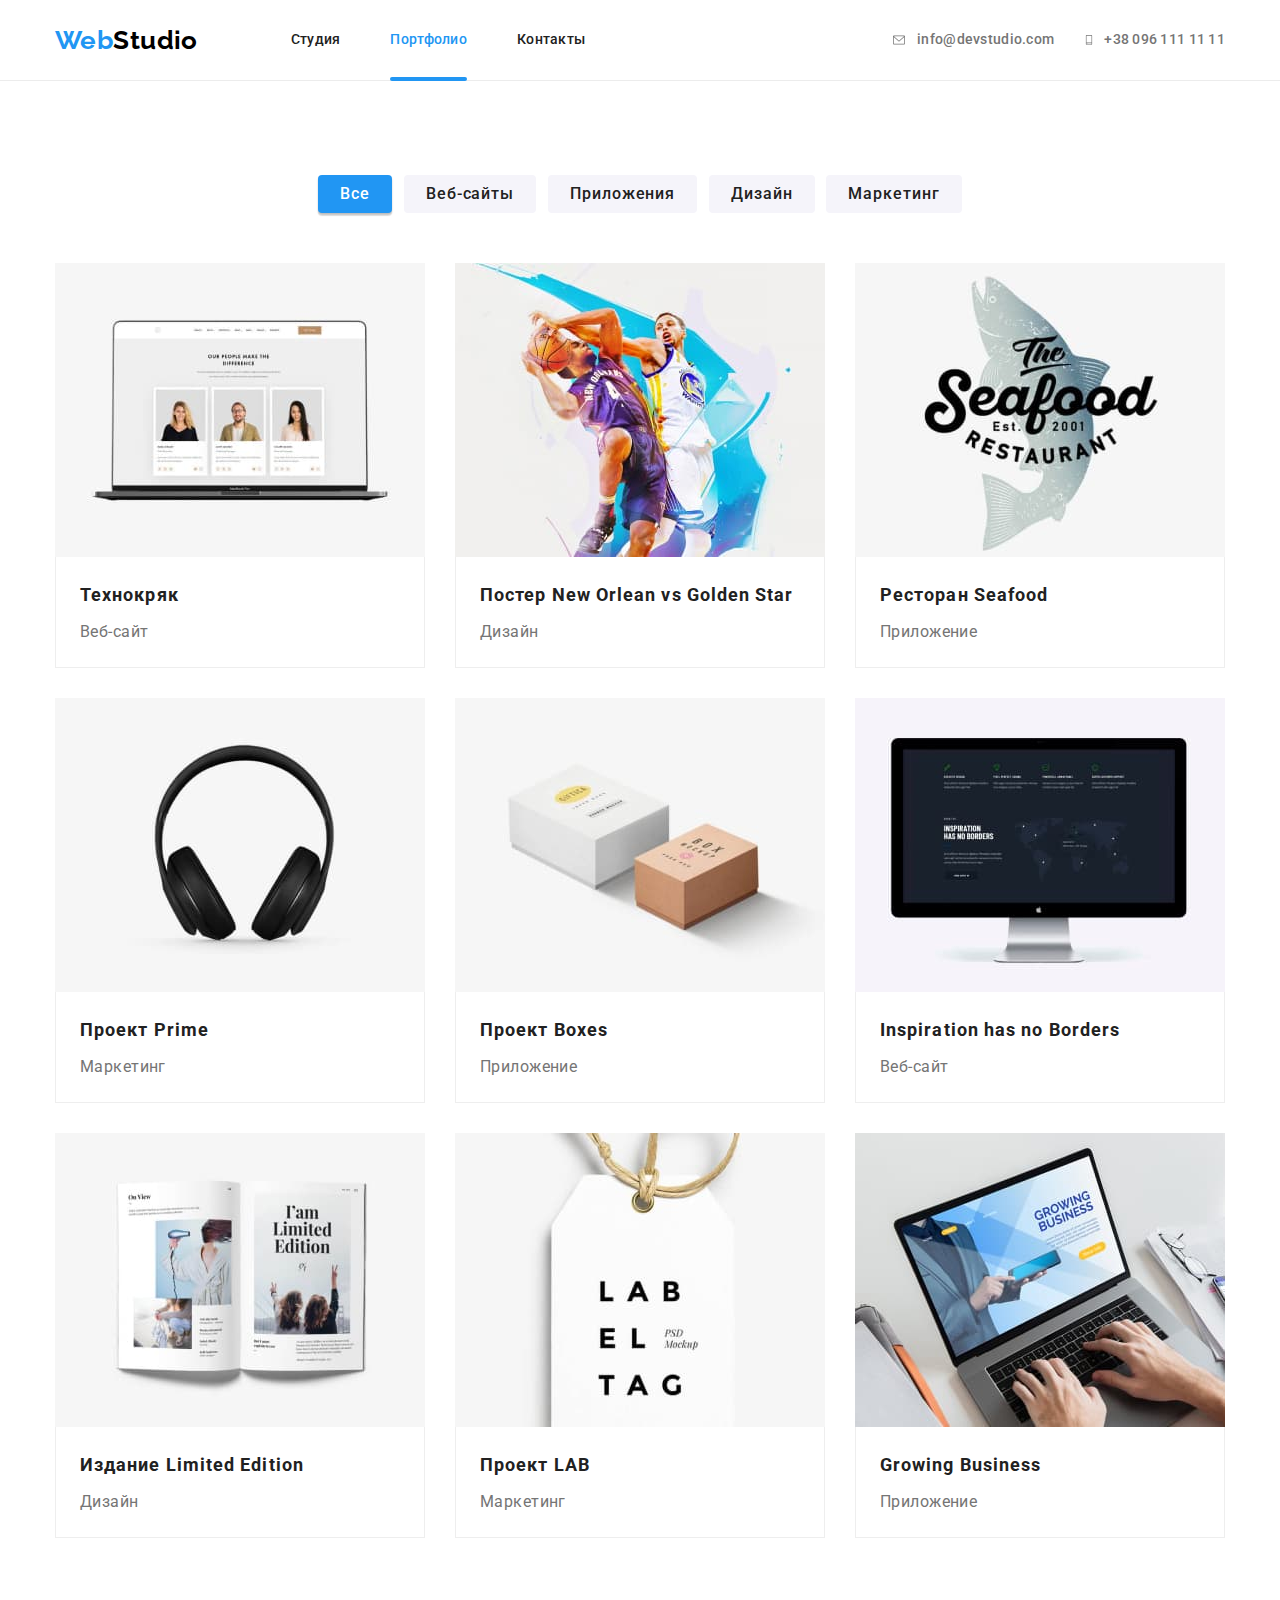
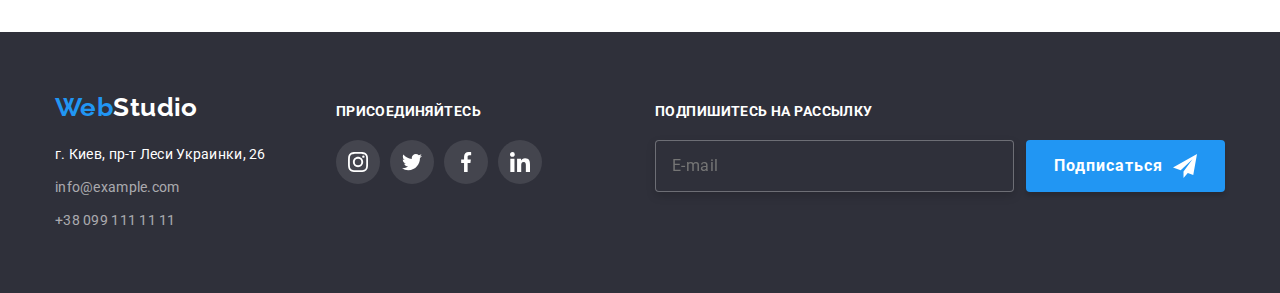
==== portfolio.html @ be9972ab "add hero, adventures" ====
<!DOCTYPE html>
<html lang="ru">
	<head>
		<meta charset="UTF-8" />
		<meta http-equiv="X-UA-Compatible" content="IE=edge" />
		<meta name="viewport" content="width=device-width, initial-scale=1.0" />
		<title>Портфолио</title>
		<link rel="preconnect" href="https://fonts.googleapis.com" />
		<link rel="preconnect" href="https://fonts.gstatic.com" crossorigin />
		<link
			href="https://fonts.googleapis.com/css2?family=Raleway:wght@700&family=Roboto:wght@400;500;700;900&display=swap"
			rel="stylesheet"
		/>
		<link
			rel="stylesheet"
			href="https://cdnjs.cloudflare.com/ajax/libs/modern-normalize/1.1.0/modern-normalize.min.css"
		/>
		<!-- <link rel="stylesheet" href="./css/style.css" /> -->
		<link rel="stylesheet" href="./css/main.min.css" />
	</head>

	<body>
		<!-- Верхняя линия -->
		<header class="page-header">
			<div class="container page-header__container">
				<a href="./index.html" class="logo__link link">
					<span class="logo__label">Web</span>
					Studio
				</a>
				<div class="menu-container is-open" id="menu-container" data-menu>
					<nav class="navigation">
						<ul class="navigation__list list">
							<li class="navigation__item">
								<a href="./index.html" class="navigation__link link">Студия</a>
							</li>
							<li class="navigation__item">
								<a href="./portfolio.html" class="navigation__link link navigation__link--current">Портфолио</a>
							</li>
							<li class="navigation__item">
								<a href="" class="navigation__link link">Контакты</a>
							</li>
						</ul>
					</nav>

					<ul class="contact list">
						<li class="contact__item">
							<a href="mailto:info@devstudio.com" class="contact__link link">
								<svg class="contact__icon" width="16" height="12">
									<use href="./images/icon-img.svg#icon-letter"></use>
								</svg>
								info@devstudio.com
							</a>
						</li>
						<li class="contact__item">
							<a href="tel:+380961111111" class="contact__link link contact__link--resize">
								<svg class="contact__icon" width="10" height="16">
									<use href="./images/icon-img.svg#icon-smartphone"></use>
								</svg>
								+38 096 111 11 11
							</a>
						</li>
					</ul>

					<ul class="header-social__list list">
						<li class="header-social__item">
							<a href="" class="header-social__link link" aria-label="Instagram">Instagram</a>
						</li>
						<li class="header-social__item">
							<a href="" class="header-social__link link" aria-label="Twitter">Twitter</a>
						</li>
						<li class="header-social__item">
							<a href="" class="header-social__link link" aria-label="Facebook">Facebook</a>
						</li>
						<li class="header-social__item">
							<a href="" class="header-social__link link" aria-label="LinkedIn">LinkedIn</a>
						</li>
					</ul>
				</div>
				<button
					class="button-menu is-open"
					type="button-menu"
					aria-expanded="false"
					aria-controls="menu-container"
					data-menu-button
				>
					<svg class="button-menu__icon" width="40" height="40" aria-label="Переключатель мобильного окна">
						<use class="icon-menu" href="./images/icon-img.svg#icon-menu"></use>
						<use class="icon-close" href="./images/icon-img.svg#icon-close-menu"></use>
					</svg>
				</button>
			</div>
		</header>

		<!-- main -->
		<main>
			<!-- filters -->

			<section class="section filters">
				<div class="container">
					<h1 class="filters__title visually-hidden">Проекты</h1>
					<ul class="filters__list list">
						<li class="filters__item">
							<button type="button" class="button filters__button filters__button--current">Все</button>
						</li>
						<li class="filters__item">
							<button type="button" class="button filters__button">Веб-сайты</button>
						</li>
						<li class="filters__item">
							<button type="button" class="button filters__button">Приложения</button>
						</li>
						<li class="filters__item">
							<button type="button" class="button filters__button">Дизайн</button>
						</li>
						<li class="filters__item">
							<button type="button" class="button filters__button">Маркетинг</button>
						</li>
					</ul>
					<!-- project -->
					<ul class="project__list list">
						<li class="project-card">
							<a class="project-card__link link" href="" target="_blank" rel="noopener noreferrer">
								<div class="project-card__overlay">
									<img
										class="project-card__image"
										src="./images/imgportfolio1.jpg"
										alt="ноутбук"
										width="370"
										height="294"
									/>
									<p class="project-card__information">
										Ресурс предлагает комплексные предложения с разным уровнем функционала и сервисов. Все это позволит
										посетителю получить исчерпывающие сведения о&nbsp;компании или частном лице.
									</p>
								</div>
								<div class="project-card__item">
									<h3 class="project-card__name">Технокряк</h3>
									<p class="project-card__text">Веб-сайт</p>
								</div>
							</a>
						</li>
						<li class="project-card">
							<a class="project-card__link link" href="" target="_blank" rel="noopener noreferrer">
								<div class="project-card__overlay">
									<img
										class="project-card__image"
										src="./images/imgportfolio2.jpg"
										alt="баскетболист"
										width="370"
										height="294"
									/>

									<p class="project-card__information">
										Ресурс предлагает комплексные предложения с разным уровнем функционала и сервисов. Все это позволит
										посетителю получить исчерпывающие сведения о&nbsp;компании или частном лице.
									</p>
								</div>
								<div class="project-card__item">
									<h3 class="project-card__name">Постер New Orlean vs Golden Star</h3>
									<p class="project-card__text">Дизайн</p>
								</div>
							</a>
						</li>
						<li class="project-card">
							<a class="project-card__link link" href="" target="_blank" rel="noopener noreferrer">
								<div class="project-card__overlay">
									<img
										class="project-card__image"
										src="./images/imgportfolio3.jpg"
										alt="логотип"
										width="370"
										height="294"
									/>

									<p class="project-card__information">
										Ресурс предлагает комплексные предложения с разным уровнем функционала и сервисов. Все это позволит
										посетителю получить исчерпывающие сведения о&nbsp;компании или частном лице.
									</p>
								</div>
								<div class="project-card__item">
									<h3 class="project-card__name">Ресторан Seafood</h3>
									<p class="project-card__text">Приложение</p>
								</div>
							</a>
						</li>
						<li class="project-card">
							<a class="project-card__link link" href="" target="_blank" rel="noopener noreferrer">
								<div class="project-card__overlay">
									<img
										class="project-card__image"
										src="./images/imgportfolio4.jpg"
										alt="наушники"
										width="370"
										height="294"
									/>
									<p class="project-card__information">
										Ресурс предлагает комплексные предложения с разным уровнем функционала и сервисов. Все это позволит
										посетителю получить исчерпывающие сведения о&nbsp;компании или частном лице.
									</p>
								</div>
								<div class="project-card__item">
									<h3 class="project-card__name">Проект Prime</h3>
									<p class="project-card__text">Маркетинг</p>
								</div>
							</a>
						</li>
						<li class="project-card">
							<a class="project-card__link link" href="" target="_blank" rel="noopener noreferrer">
								<div class="project-card__overlay">
									<img
										class="project-card__image"
										src="./images/imgportfolio5.jpg"
										alt="коробки"
										width="370"
										height="294"
									/>
									<p class="project-card__information">
										Ресурс предлагает комплексные предложения с разным уровнем функционала и сервисов. Все это позволит
										посетителю получить исчерпывающие сведения о&nbsp;компании или частном лице.
									</p>
								</div>

								<div class="project-card__item">
									<h3 class="project-card__name">Проект Boxes</h3>
									<p class="project-card__text">Приложение</p>
								</div>
							</a>
						</li>
						<li class="project-card">
							<a class="project-card__link link" href="" target="_blank" rel="noopener noreferrer">
								<div class="project-card__overlay">
									<img
										class="project-card__image"
										src="./images/imgportfolio6.jpg"
										alt="монитор"
										width="370"
										height="294"
									/>
									<p class="project-card__information">
										Ресурс предлагает комплексные предложения с разным уровнем функционала и сервисов. Все это позволит
										посетителю получить исчерпывающие сведения о&nbsp;компании или частном лице.
									</p>
								</div>

								<div class="project-card__item">
									<h3 class="project-card__name">Inspiration has no Borders</h3>
									<p class="project-card__text">Веб-сайт</p>
								</div>
							</a>
						</li>
						<li class="project-card">
							<a class="project-card__link link" href="" target="_blank" rel="noopener noreferrer">
								<div class="project-card__overlay">
									<img
										class="project-card__image"
										src="./images/imgportfolio7.jpg"
										alt="книги"
										width="370"
										height="294"
									/>
									<p class="project-card__information">
										Ресурс предлагает комплексные предложения с разным уровнем функционала и сервисов. Все это позволит
										посетителю получить исчерпывающие сведения о&nbsp;компании или частном лице.
									</p>
								</div>

								<div class="project-card__item">
									<h3 class="project-card__name">Издание Limited Edition</h3>
									<p class="project-card__text">Дизайн</p>
								</div>
							</a>
						</li>
						<li class="project-card">
							<a class="project-card__link link" href="" target="_blank" rel="noopener noreferrer">
								<div class="project-card__overlay">
									<img
										class="project-card__image"
										src="./images/imgportfolio8.jpg"
										alt="бирка"
										width="370"
										height="294"
									/>
									<p class="project-card__information">
										Ресурс предлагает комплексные предложения с разным уровнем функционала и сервисов. Все это позволит
										посетителю получить исчерпывающие сведения о&nbsp;компании или частном лице.
									</p>
								</div>

								<div class="project-card__item">
									<h3 class="project-card__name">Проект LAB</h3>
									<p class="project-card__text">Маркетинг</p>
								</div>
							</a>
						</li>
						<li class="project-card">
							<a class="project-card__link link" href="" target="_blank" rel="noopener noreferrer">
								<div class="project-card__overlay">
									<img
										class="project-card__image"
										src="./images/imgportfolio9.jpg"
										alt="ноутбук"
										width="370"
										height="294"
									/>
									<p class="project-card__information">
										Ресурс предлагает комплексные предложения с разным уровнем функционала и сервисов. Все это позволит
										посетителю получить исчерпывающие сведения о&nbsp;компании или частном лице.
									</p>
								</div>

								<div class="project-card__item">
									<h3 class="project-card__name">Growing Business</h3>
									<p class="project-card__text">Приложение</p>
								</div>
							</a>
						</li>
					</ul>
				</div>
			</section>
		</main>

		<!-- footer -->

		<footer class="page-footer">
			<div class="container page-footer__container">
				<div class="address-thumb">
					<a href="./index.html" class="logo__link link page-footer__logo">
						<span class="logo__label">Web</span>
						Studio
					</a>
					<address class="address">
						<ul class="address__list list">
							<li class="address__item">
								<a href="#" class="address__link address__link--decoration link">г. Киев, пр-т Леси Украинки, 26</a>
							</li>
							<li class="address__item">
								<a href="mailto:info@example.com" class="address__link link address__link--active">info@example.com</a>
							</li>
							<li class="address__item">
								<a href="tel:+380991111111" class="address__link link address__link--active">+38 099 111 11 11</a>
							</li>
						</ul>
					</address>
				</div>

				<div class="join-thumb">
					<b class="join-thumb__title">присоединяйтесь</b>
					<ul class="social__list list">
						<li class="social__item">
							<a
								class="social__link link social__link--decoration"
								href=""
								aria-label="instagram"
								target="_blank"
								rel="noopener noreferrer"
							>
								<svg class="social__icon" width="20" height="20">
									<use href="./images/icon-img.svg#icon-instagram"></use>
								</svg>
							</a>
						</li>
						<li class="social__item">
							<a
								class="social__link link social__link--decoration"
								href=""
								aria-label="twitter"
								target="_blank"
								rel="noopener noreferrer"
							>
								<svg class="social__icon" width="20" height="20">
									<use href="./images/icon-img.svg#icon-twitter"></use>
								</svg>
							</a>
						</li>
						<li class="social__item">
							<a
								class="social__link link social__link--decoration"
								href=""
								aria-label="facebook"
								target="_blank"
								rel="noopener noreferrer"
							>
								<svg class="social__icon" width="20" height="20">
									<use href="./images/icon-img.svg#icon-facebook"></use>
								</svg>
							</a>
						</li>
						<li class="social__item">
							<a
								class="social__link link social__link--decoration"
								href=""
								aria-label="linkedin"
								target="_blank"
								rel="noopener noreferrer"
							>
								<svg class="social__icon" width="20" height="20">
									<use href="./images/icon-img.svg#icon-linkedin"></use>
								</svg>
							</a>
						</li>
					</ul>
				</div>

				<div class="newsletter">
					<b class="newsletter__title">Подпишитесь на рассылку</b>
					<form class="newsletter__form" name="sign to newsletter">
						<input class="newsletter__input" type="email" name="email" id="user_email" placeholder="E-mail" />

						<button class="button" type="submit">
							Подписаться
							<svg class="button__icon button__append" width="24" height="24">
								<use href="./images/icon-img.svg#icon-send"></use>
							</svg>
						</button>
					</form>
				</div>
			</div>
		</footer>

		<script src="./js/menu-container.js"></script>
	</body>
</html>
---- css/main.min.css ----
body{background-color:#fff;color:#757575;font-family:Roboto, sans-serif;font-size:14px;letter-spacing:0.03em}h1,h2,h3,h4,h5,h6,p,ul{margin:0;padding:0}.list{list-style:none}.link{text-decoration:none}.visually-hidden{position:absolute;width:1px;height:1px;margin:-1px;border:0;padding:0;white-space:nowrap;clip-path:inset(100%);clip:rect(0 0 0 0);overflow:hidden}.section__title{margin-top:0;margin-bottom:50px;color:#212121;font-size:36px;line-height:1.16;text-align:center}.subtitle{font-size:14px;line-height:1.14;text-transform:uppercase}.text{line-height:1.71}img{display:block;max-width:100%;height:auto}.logo__link{display:flex;color:#000;font-family:Raleway, sans-serif;font-weight:700;font-size:24px;line-height:1.16}@media screen and (min-width: 1200px){.logo__link{font-size:26px;line-height:1.19}}.logo__label{color:#2196f3;font-family:Raleway, sans-serif;font-weight:700;font-size:24px;line-height:1.16}@media screen and (min-width: 1200px){.logo__label{font-size:26px;line-height:1.19}}.button{display:inline-flex;align-items:center;justify-content:center;padding:10px;width:200px;box-shadow:0px 4px 4px rgba(0,0,0,0.15);border-radius:4px;border:none;color:#fff;background-color:#2196f3;font-weight:700;font-size:16px;line-height:1.88;letter-spacing:0.06em;cursor:pointer;transition:background-color 250ms cubic-bezier(0.4, 0, 0.2, 1)}.button:hover,.button:focus{background-color:#188ce8}.button__append{margin-left:10px}.button-menu{position:relative;top:0px;right:0px;z-index:5;display:inline-flex;margin:0;padding:0;border:none;color:#212121;background-color:transparent;transition:color 250ms cubic-bezier(0.4, 0, 0.2, 1)}.button-menu:hover,.button-menu:focus{color:#2196f3}@media screen and (min-width: 768px){.button-menu{display:none}}.button-menu__icon{fill:currentColor}.button-menu .icon-close{opacity:0;transition:opacity 400ms cubic-bezier(0.4, 0, 0.2, 1)}.button-menu.is-open .icon-menu{opacity:0;transition:opacity 400ms cubic-bezier(0.4, 0, 0.2, 1)}.button-menu.is-open .icon-close{opacity:1}.team__card{display:inline-block;width:270px;background:#fff;box-shadow:0px 1px 3px rgba(0,0,0,0.12),0px 1px 1px rgba(0,0,0,0.14),0px 2px 1px rgba(0,0,0,0.2);border-radius:0px 0px 4px 4px}.team__description{padding:30px 10px}.team__name{color:#212121;font-weight:500;font-size:16px;line-height:1.18;text-align:center;margin-bottom:10px}.team__text{font-size:16px;line-height:1.19;text-align:center;margin-bottom:16px}.clients-card{display:flex}.clients-card__link{display:flex;justify-content:center;align-items:center;width:170px;height:94px;color:#afb1b8;border:1px solid #afb1b8;border-radius:4px;transition:color 250ms cubic-bezier(0.4, 0, 0.2, 1),border-color 250ms cubic-bezier(0.4, 0, 0.2, 1),background-color 250ms cubic-bezier(0.4, 0, 0.2, 1),border-color 250ms cubic-bezier(0.4, 0, 0.2, 1)}.clients-card__link:hover,.clients-card__link:focus{color:#2196f3;border-color:#2196f3}.clients-card__icon{fill:currentColor}.project-card{display:flex;margin-right:30px;margin-bottom:30px}.project-card__link{width:370px;transition:box-shadow 250ms cubic-bezier(0.4, 0, 0.2, 1)}.project-card__link:hover,.project-card__link:focus{box-shadow:0px 1px 1px rgba(0,0,0,0.12),0px 4px 4px rgba(0,0,0,0.06),1px 4px 6px rgba(0,0,0,0.16)}.project-card__overlay{position:relative;display:block;overflow:hidden}.project-card__image{display:block;max-width:100%;height:auto}.project-card__information{position:absolute;top:0;left:0;padding:63px 24px;height:100%;width:100%;font-size:18px;line-height:1.5;letter-spacing:0.03em;color:#fff;background-color:rgba(33,150,243,0.9);transform:translateY(101%);transition:transform 250ms cubic-bezier(0.4, 0, 0.2, 1)}.project-card__item{padding:20px 24px;border-bottom:1px solid #eeeeee;border-left:1px solid #eeeeee;border-right:1px solid #eeeeee}.project-card__name{color:#212121;font-size:18px;line-height:2;letter-spacing:0.06em;margin-bottom:4px}.project-card__text{color:#757575;font-size:16px;line-height:1.88}.project-card__link:hover .project-card__information,.project-card__link:focus .project-card__information{transform:translateY(0)}@media screen and (max-width: 767px){.advantage-card{max-width:450px}.advantage-card:not(:last-child){margin-bottom:30px}}@media screen and (min-width: 768px) and (max-width: 1199px){.advantage-card{max-width:354px}.advantage-card:not(:nth-child(2n)){margin-right:30px}.advantage-card:not(:nth-last-child(-n+2)){margin-bottom:30px}}@media screen and (min-width: 1200px){.advantage-card{max-width:270px}}.advantage-card__img{display:flex;justify-content:center;align-items:center;height:120px;margin-bottom:30px;background-color:#f5f4fa;border-radius:4px}.advantage-card__name{margin-bottom:10px;color:#212121}.service-card{position:relative}.service-card__name{position:absolute;bottom:0;left:0;height:70px;width:100%;padding:27px 10px;text-align:center;color:#fff;background-color:rgba(47,48,58,0.8)}.social__list{display:flex;justify-content:center}.social__item:not(:last-child){margin-right:10px}.social__link{display:flex;justify-content:center;align-items:center;width:44px;height:44px;color:#afb1b8;background:#fff;border-radius:50%;transition:color 250ms cubic-bezier(0.4, 0, 0.2, 1),background-color 250ms cubic-bezier(0.4, 0, 0.2, 1)}.social__link:hover,.social__link:focus{background-color:#2196f3;color:#fff}.social__icon{fill:currentColor}.backdrop{position:fixed;top:0;left:0;width:100%;height:100%;background-color:rgba(0,0,0,0.2);opacity:1;transition:opacity 400ms cubic-bezier(0.4, 0, 0.2, 1)}.backdrop--is-hidden{opacity:0;pointer-events:none}.modal{position:absolute;top:50%;left:50%;transform:translate(-50%, -50%) scale(1);min-width:528px;min-height:581px;background-color:#fff;transition:transform 400ms cubic-bezier(0.4, 0, 0.2, 1)}.backdrop--is-hidden .modal{transform:translate(-50%, -50%) scale(0)}.modal__button{position:absolute;top:8px;right:8px;padding:0;width:30px;height:30px;color:#000000;background:#ffffff;box-shadow:none;border-radius:50%;border:1px solid rgba(0,0,0,0.1);cursor:pointer;transition:color 250ms cubic-bezier(0.4, 0, 0.2, 1)}.modal__button:hover,.modal__button:focus{color:#2196f3;background-color:#fff}.button__icon{fill:currentColor}.form{display:flex;flex-direction:column;padding:40px}.form__title{font-weight:700;font-size:20px;line-height:23px;text-align:center;letter-spacing:0.03em;color:#212121;margin-bottom:12px}.label{position:relative;display:flex;flex-direction:column;margin-bottom:10px;font-weight:400;font-size:12px;line-height:1.16;letter-spacing:0.01em;color:#757575}.label:nth-child(5){margin-bottom:20px}.label__name{margin-bottom:4px}.label__input{padding:11px 15px 11px 40px;border:1px solid rgba(33,33,33,0.2);border-radius:4px;transition:border 250ms cubic-bezier(0.4, 0, 0.2, 1)}.label__input:focus{border:1px solid #2196f3;border-radius:4px;outline:transparent}.label__icon{position:absolute;top:50%;left:15px;transition:fill 250ms cubic-bezier(0.4, 0, 0.2, 1)}.label__input:focus+.label__icon{fill:#2196f3}.label__textarea{font-size:12px;line-height:1.16;letter-spacing:0.01em;height:120px;padding:12px 15px;border:1px solid rgba(33,33,33,0.2);border-radius:4px;transition:border 250ms cubic-bezier(0.4, 0, 0.2, 1);resize:none}.label__textarea:focus{border:1px solid #2196f3;border-radius:4px;outline:transparent}.label__textarea::placeholder{color:rgba(117,117,117,0.5)}.label--decoration{flex-direction:row;justify-content:center;align-items:center;margin-bottom:30px}.label__input--is-hidden{position:absolute;width:1px;height:1px;margin:-1px;border:0;padding:0;white-space:nowrap;clip-path:inset(100%);clip:rect(0 0 0 0);overflow:hidden}.label__link{color:#2196f3}.label__checkbox{position:relative;display:block;margin-right:8px;width:16px;height:15px;border:2px solid #212121;border-radius:4px;transition:background-color 250ms cubic-bezier(0.4, 0, 0.2, 1),border-color 250ms cubic-bezier(0.4, 0, 0.2, 1)}.label__input--is-hidden:checked+.label__checkbox{border-color:#2196f3;background-color:#2196f3}.label__icon--custom{position:absolute;top:-1px;left:-1px;opacity:0;transition:opacity 250ms cubic-bezier(0.4, 0, 0.2, 1)}.label__input--is-hidden:checked+.label__checkbox .label__icon--custom{opacity:1}.label__name--static{font-size:14px;line-height:1.46;letter-spacing:0.03em;color:#757575;margin-bottom:0}.form__button{align-self:center}.section{padding-top:60px;padding-bottom:60px}@media screen and (min-width: 1200px){.section{padding-top:94px;padding-bottom:94px}}.page-header{border-bottom:1px solid #ececec}.page-header__container{display:flex;align-items:center}@media screen and (max-width: 767px){.page-header__container{position:relative;padding:10px;justify-content:space-between}}.menu-container{display:flex}@media screen and (max-width: 767px){.menu-container{position:fixed;top:0;left:0;width:100%;min-height:796px;flex-direction:column;padding:48px 40px;opacity:0;visibility:hidden;pointer-events:none;transition:opacity 400ms cubic-bezier(0.4, 0, 0.2, 1),visibility 400ms cubic-bezier(0.4, 0, 0.2, 1);z-index:4;background-color:bisque}}.menu-container.is-open{opacity:1;visibility:visible;pointer-events:initial}@media screen and (min-width: 768px){.menu-container{flex-direction:row;flex-grow:1;align-items:center;justify-content:center}}.navigation__list{display:flex}@media screen and (max-width: 767px){.navigation__list{flex-direction:column}}@media screen and (min-width: 768px){.navigation__list{margin-left:88px}}@media screen and (min-width: 1200px){.navigation__list{margin-left:93px}}@media screen and (min-width: 768px){.navigation__item{position:relative}.navigation__item:not(:last-child){margin-right:50px}}.navigation__link{display:block;color:#212121;font-weight:500;font-size:40px;line-height:1.17;letter-spacing:0.02em;transition:color 250ms cubic-bezier(0.4, 0, 0.2, 1)}.navigation__link:hover,.navigation__link:focus{color:#2196f3}.navigation__link--current{color:#2196f3}@media screen and (min-width: 768px){.navigation__link{padding-top:32px;padding-bottom:32px;font-size:14px;line-height:1.14}.navigation__link--current::after{display:block;content:"";position:absolute;left:0;bottom:-1px;width:100%;height:4px;background-color:#2196f3;border-radius:2px;transition:opacity 250ms cubic-bezier(0.4, 0, 0.2, 1)}}.contact{display:flex;flex-direction:column-reverse}@media screen and (max-width: 767px){.contact{margin-top:auto;margin-bottom:64px}}@media screen and (min-width: 768px){.contact{flex-direction:column;margin-left:auto}}@media screen and (min-width: 1200px){.contact{flex-direction:row}}@media screen and (max-width: 767px){.contact__item:not(:first-child){margin-bottom:32px}}@media screen and (min-width: 768px) and (max-width: 1199px){.contact__item:not(:last-child){margin-bottom:10px}}@media screen and (min-width: 1200px){.contact__item:not(:last-child){margin-right:30px}}.contact__link{color:#757575;font-weight:500;font-size:24px;line-height:1.16;letter-spacing:0.02em;transition:color 250ms cubic-bezier(0.4, 0, 0.2, 1)}.contact__link:hover,.contact__link:focus{color:#2196f3}@media screen and (max-width: 767px){.contact__link--resize{font-size:34px;line-height:1.17;color:#2196f3}}@media screen and (min-width: 768px){.contact__link{display:flex;align-items:center;font-size:12px;line-height:1.16}}@media screen and (min-width: 1200px){.contact__link{padding-top:32px;padding-bottom:32px;flex-direction:row;font-size:14px;line-height:1.14}.contact__link:not(:last-child){margin-right:30px}}@media screen and (max-width: 767px){.contact__icon{display:none}}@media screen and (min-width: 768px){.contact__icon{margin-right:8px;fill:currentColor}}@media screen and (min-width: 1200px){.contact__icon{margin-right:10px}}.header-social__list{display:flex}@media screen and (min-width: 768px){.header-social__list{display:none}}.header-social__item:not(:last-child){border-right:1px solid rgba(33,33,33,0.2);padding-right:10px}.header-social__item:not(:first-child){padding-left:10px}.header-social__link{font-size:18px;line-height:1.22;letter-spacing:0.02em;color:#2196f3}.page-footer{background-color:#2f303a;padding-top:60px;padding-bottom:60px}.page-footer__container{display:flex;align-items:baseline}.address-thumb{display:flex;flex-direction:column;margin-right:70px}.page-footer__logo{display:flex;color:#fff;margin-top:0;margin-bottom:20px}.address__list{font-style:normal;display:inline-block}.address__item:not(:last-child){margin-bottom:9px}.address__link{display:flex;align-items:center;color:rgba(255,255,255,0.6);font-weight:400;line-height:1.71;letter-spacing:0.02em;transition:color 250ms cubic-bezier(0.4, 0, 0.2, 1)}.address__link--active:focus,.address__link--active:hover{color:#2196f3}.address__link--decoration{color:#fff;line-height:1.71;margin-left:0}.join-thumb{display:inline-block}.join-thumb__title{display:inline-block;color:#fff;font-weight:700;line-height:1.14;text-transform:uppercase;margin-bottom:20px}.social__link--decoration{display:flex;justify-content:center;align-items:center;width:44px;height:44px;color:#fff;background:rgba(255,255,255,0.1);border-radius:50%;transition:background-color 250ms cubic-bezier(0.4, 0, 0.2, 1)}.newsletter{display:flex;flex-direction:column;width:570px;margin-left:auto}.newsletter__title{color:#fff;font-weight:700;line-height:1.14;text-transform:uppercase;margin-bottom:20px}.newsletter__form{display:flex}.newsletter__input{margin-right:12px;padding:15px 16px;width:360px;font-size:16px;line-height:1.25;letter-spacing:0.03em;color:rgba(255,255,255,0.6);background-color:#2f303a;border:1px solid rgba(255,255,255,0.3);filter:drop-shadow(0px 4px 4px rgba(0,0,0,0.15));border-radius:4px;transition:border 250ms cubic-bezier(0.4, 0, 0.2, 1)}.newsletter__input:focus{border:1px solid #2196f3;border-radius:4px;outline:transparent}.container{margin-left:auto;margin-right:auto;padding-left:15px;padding-right:15px}@media screen and (min-width: 480px){.container{width:480px}}@media screen and (min-width: 768px){.container{width:768px}}@media screen and (min-width: 1200px){.container{width:1200px}}.hero{padding-top:118px;padding-bottom:118px;align-items:center;text-align:center;margin-left:auto;margin-right:auto;max-width:1600px;background-color:#c4c4c4;background-image:linear-gradient(to left, rgba(47,48,58,0.4), rgba(47,48,58,0.4)),url(../images/hero-bgc.jpg);background-repeat:no-repeat, no-repeat;background-position:center, center;background-size:cover, cover}@media screen and (min-width: 1200px){.hero{padding-top:200px;padding-bottom:200px}}.hero__title{max-width:360px;margin-right:auto;margin-left:auto;margin-bottom:30px;color:#fff;font-weight:900;font-size:26px;line-height:1.62;letter-spacing:0.06em;text-transform:uppercase}@media screen and (min-width: 1200px){.hero__title{max-width:696px;font-size:44px;line-height:1.36}}.advantage{padding-bottom:0}@media screen and (min-width: 768px){.advantage__list{display:flex;flex-wrap:wrap;margin:-15px}}@media screen and (min-width: 1200px){.advantage__list .advantage-card:not(:last-child){margin-right:30px}}.service__list{display:flex}.service__list .service-card:not(:last-child){margin-right:30px}.service-card:not(:last-child){margin-right:30px}.team{background-color:#f5f4fa}.team__list{display:flex}.team__list .team__card:not(:last-child){margin-right:30px}.clients__list{display:flex}.clients__list .clients-card:not(:last-child){margin-right:30px}.filters__title{color:#212121;font-weight:900;font-size:44px;line-height:1.36;text-align:center;letter-spacing:0.06em;text-transform:uppercase}.filters__list{margin-bottom:50px;margin-left:auto;margin-right:auto;align-content:center;text-align:center}.filters__item{display:inline-block}.filters__item:not(:last-child){margin-right:8px}.filters__button{padding:6px 22px;width:auto;color:#212121;background-color:#f5f4fa;font-weight:500;line-height:1.62;text-align:center;box-shadow:none;cursor:pointer;transition:color 250ms cubic-bezier(0.4, 0, 0.2, 1),background-color 250ms cubic-bezier(0.4, 0, 0.2, 1)}.filters__button:hover,.filters__button:focus{color:#fff;background-color:#2196f3;box-shadow:0px 3px 1px rgba(0,0,0,0.1),0px 1px 2px rgba(0,0,0,0.08),0px 2px 2px rgba(0,0,0,0.12)}.filters__button--current{color:#fff;background-color:#2196f3;box-shadow:0px 3px 1px rgba(0,0,0,0.1),0px 1px 2px rgba(0,0,0,0.08),0px 2px 2px rgba(0,0,0,0.12);border-radius:4px}.project__list{display:flex;flex-wrap:wrap}.project__list .project-card:nth-child(3n){margin-right:0}.project__list .project-card:nth-last-child(-n+3){margin-bottom:0}
/*# sourceMappingURL=main.min.css.map */
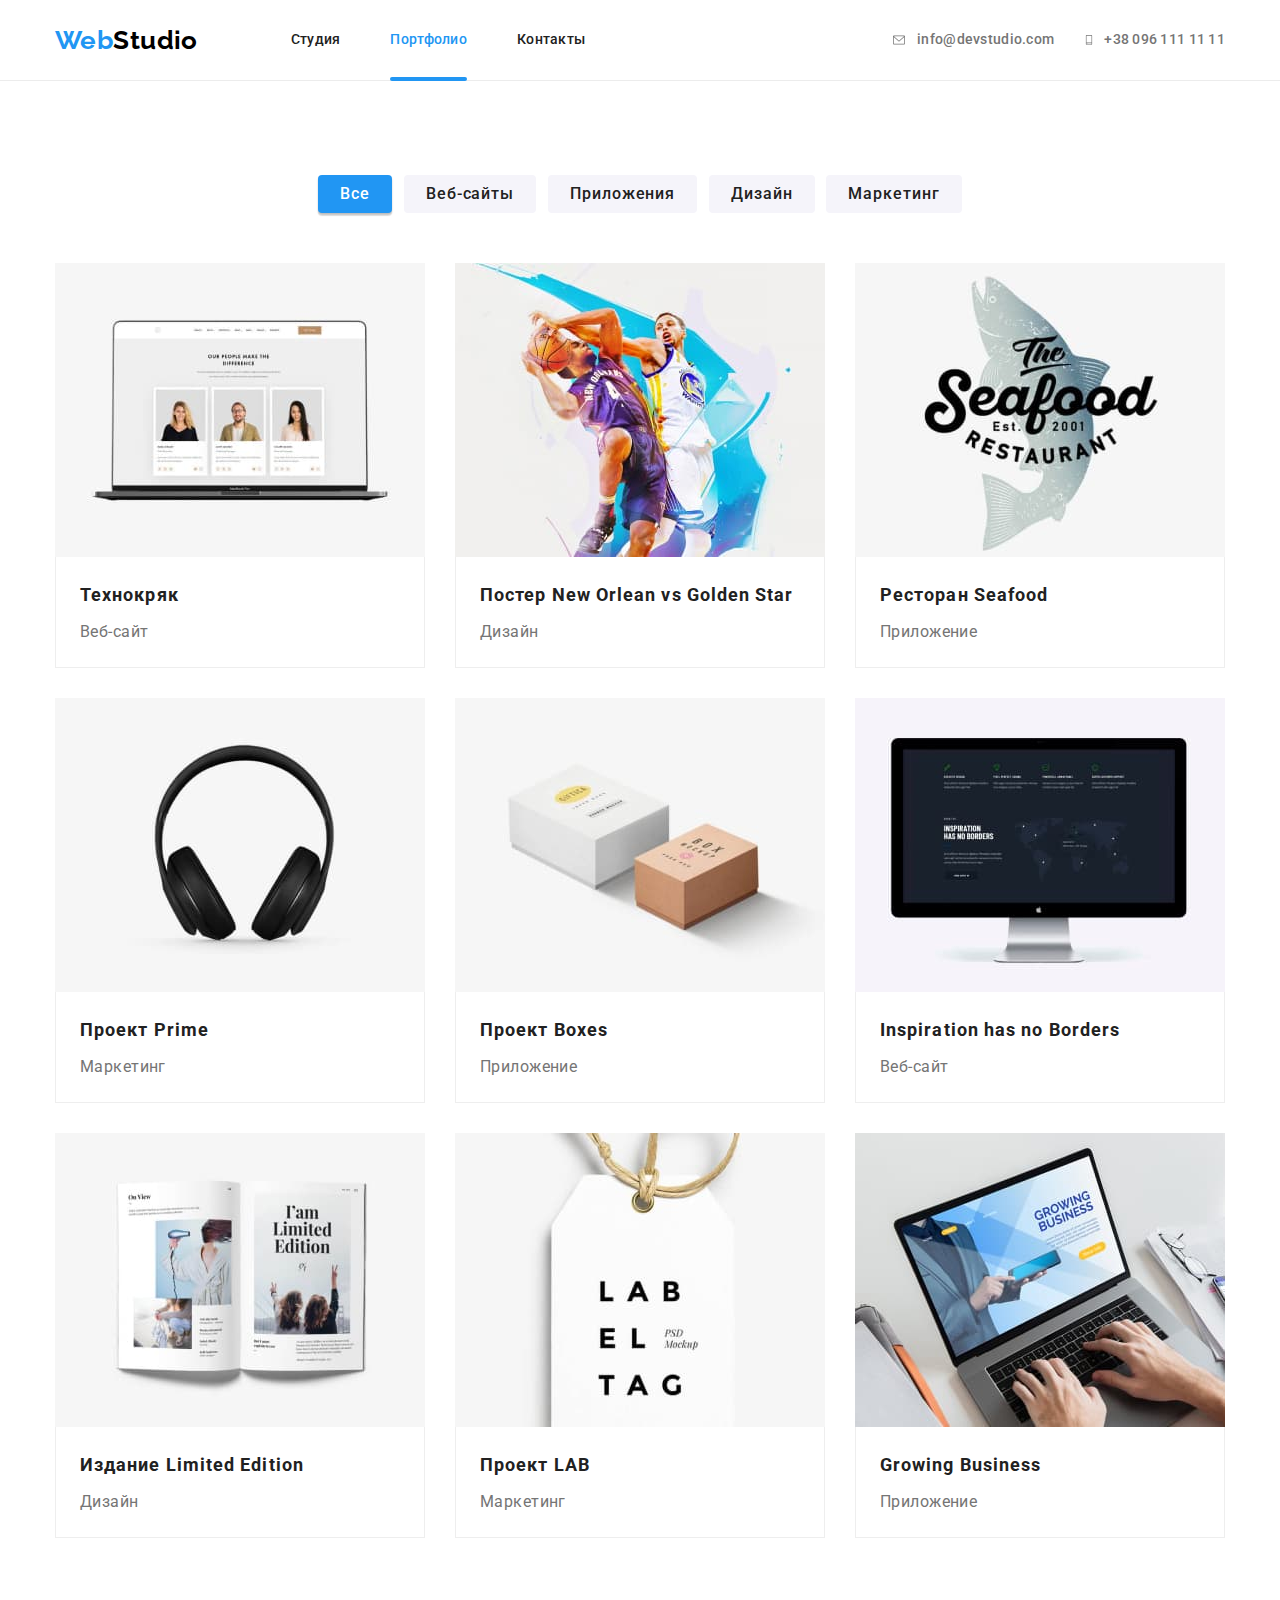
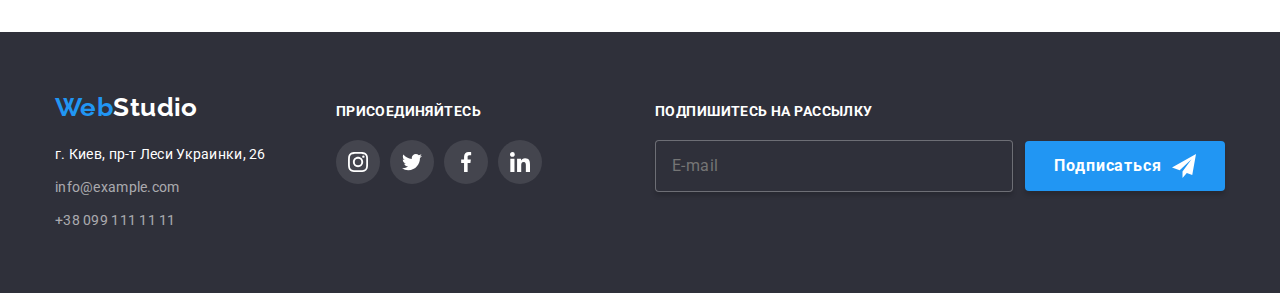
==== commit c7da0182: "Update portfolio.html" ====
--- a/portfolio.html
+++ b/portfolio.html
@@ -343,7 +343,7 @@
 				</div>
 
 				<div class="join-thumb">
-					<b class="join-thumb__title">присоединяйтесь</b>
+					<strong class="join-thumb__title">присоединяйтесь</strong>
 					<ul class="social__list list">
 						<li class="social__item">
 							<a
@@ -401,7 +401,7 @@
 				</div>
 
 				<div class="newsletter">
-					<b class="newsletter__title">Подпишитесь на рассылку</b>
+					<strong class="newsletter__title">Подпишитесь на рассылку</strong>
 					<form class="newsletter__form" name="sign to newsletter">
 						<input class="newsletter__input" type="email" name="email" id="user_email" placeholder="E-mail" />
 
--- a/css/main.min.css
+++ b/css/main.min.css
@@ -1,2 +1,2 @@
-body{background-color:#fff;color:#757575;font-family:Roboto, sans-serif;font-size:14px;letter-spacing:0.03em}h1,h2,h3,h4,h5,h6,p,ul{margin:0;padding:0}.list{list-style:none}.link{text-decoration:none}.visually-hidden{position:absolute;width:1px;height:1px;margin:-1px;border:0;padding:0;white-space:nowrap;clip-path:inset(100%);clip:rect(0 0 0 0);overflow:hidden}.section__title{margin-top:0;margin-bottom:50px;color:#212121;font-size:36px;line-height:1.16;text-align:center}.subtitle{font-size:14px;line-height:1.14;text-transform:uppercase}.text{line-height:1.71}img{display:block;max-width:100%;height:auto}.logo__link{display:flex;color:#000;font-family:Raleway, sans-serif;font-weight:700;font-size:24px;line-height:1.16}@media screen and (min-width: 1200px){.logo__link{font-size:26px;line-height:1.19}}.logo__label{color:#2196f3;font-family:Raleway, sans-serif;font-weight:700;font-size:24px;line-height:1.16}@media screen and (min-width: 1200px){.logo__label{font-size:26px;line-height:1.19}}.button{display:inline-flex;align-items:center;justify-content:center;padding:10px;width:200px;box-shadow:0px 4px 4px rgba(0,0,0,0.15);border-radius:4px;border:none;color:#fff;background-color:#2196f3;font-weight:700;font-size:16px;line-height:1.88;letter-spacing:0.06em;cursor:pointer;transition:background-color 250ms cubic-bezier(0.4, 0, 0.2, 1)}.button:hover,.button:focus{background-color:#188ce8}.button__append{margin-left:10px}.button-menu{position:relative;top:0px;right:0px;z-index:5;display:inline-flex;margin:0;padding:0;border:none;color:#212121;background-color:transparent;transition:color 250ms cubic-bezier(0.4, 0, 0.2, 1)}.button-menu:hover,.button-menu:focus{color:#2196f3}@media screen and (min-width: 768px){.button-menu{display:none}}.button-menu__icon{fill:currentColor}.button-menu .icon-close{opacity:0;transition:opacity 400ms cubic-bezier(0.4, 0, 0.2, 1)}.button-menu.is-open .icon-menu{opacity:0;transition:opacity 400ms cubic-bezier(0.4, 0, 0.2, 1)}.button-menu.is-open .icon-close{opacity:1}.team__card{display:inline-block;width:270px;background:#fff;box-shadow:0px 1px 3px rgba(0,0,0,0.12),0px 1px 1px rgba(0,0,0,0.14),0px 2px 1px rgba(0,0,0,0.2);border-radius:0px 0px 4px 4px}.team__description{padding:30px 10px}.team__name{color:#212121;font-weight:500;font-size:16px;line-height:1.18;text-align:center;margin-bottom:10px}.team__text{font-size:16px;line-height:1.19;text-align:center;margin-bottom:16px}.clients-card{display:flex}.clients-card__link{display:flex;justify-content:center;align-items:center;width:170px;height:94px;color:#afb1b8;border:1px solid #afb1b8;border-radius:4px;transition:color 250ms cubic-bezier(0.4, 0, 0.2, 1),border-color 250ms cubic-bezier(0.4, 0, 0.2, 1),background-color 250ms cubic-bezier(0.4, 0, 0.2, 1),border-color 250ms cubic-bezier(0.4, 0, 0.2, 1)}.clients-card__link:hover,.clients-card__link:focus{color:#2196f3;border-color:#2196f3}.clients-card__icon{fill:currentColor}.project-card{display:flex;margin-right:30px;margin-bottom:30px}.project-card__link{width:370px;transition:box-shadow 250ms cubic-bezier(0.4, 0, 0.2, 1)}.project-card__link:hover,.project-card__link:focus{box-shadow:0px 1px 1px rgba(0,0,0,0.12),0px 4px 4px rgba(0,0,0,0.06),1px 4px 6px rgba(0,0,0,0.16)}.project-card__overlay{position:relative;display:block;overflow:hidden}.project-card__image{display:block;max-width:100%;height:auto}.project-card__information{position:absolute;top:0;left:0;padding:63px 24px;height:100%;width:100%;font-size:18px;line-height:1.5;letter-spacing:0.03em;color:#fff;background-color:rgba(33,150,243,0.9);transform:translateY(101%);transition:transform 250ms cubic-bezier(0.4, 0, 0.2, 1)}.project-card__item{padding:20px 24px;border-bottom:1px solid #eeeeee;border-left:1px solid #eeeeee;border-right:1px solid #eeeeee}.project-card__name{color:#212121;font-size:18px;line-height:2;letter-spacing:0.06em;margin-bottom:4px}.project-card__text{color:#757575;font-size:16px;line-height:1.88}.project-card__link:hover .project-card__information,.project-card__link:focus .project-card__information{transform:translateY(0)}@media screen and (max-width: 767px){.advantage-card{max-width:450px}.advantage-card:not(:last-child){margin-bottom:30px}}@media screen and (min-width: 768px) and (max-width: 1199px){.advantage-card{max-width:354px}.advantage-card:not(:nth-child(2n)){margin-right:30px}.advantage-card:not(:nth-last-child(-n+2)){margin-bottom:30px}}@media screen and (min-width: 1200px){.advantage-card{max-width:270px}}.advantage-card__img{display:flex;justify-content:center;align-items:center;height:120px;margin-bottom:30px;background-color:#f5f4fa;border-radius:4px}.advantage-card__name{margin-bottom:10px;color:#212121}.service-card{position:relative}.service-card__name{position:absolute;bottom:0;left:0;height:70px;width:100%;padding:27px 10px;text-align:center;color:#fff;background-color:rgba(47,48,58,0.8)}.social__list{display:flex;justify-content:center}.social__item:not(:last-child){margin-right:10px}.social__link{display:flex;justify-content:center;align-items:center;width:44px;height:44px;color:#afb1b8;background:#fff;border-radius:50%;transition:color 250ms cubic-bezier(0.4, 0, 0.2, 1),background-color 250ms cubic-bezier(0.4, 0, 0.2, 1)}.social__link:hover,.social__link:focus{background-color:#2196f3;color:#fff}.social__icon{fill:currentColor}.backdrop{position:fixed;top:0;left:0;width:100%;height:100%;background-color:rgba(0,0,0,0.2);opacity:1;transition:opacity 400ms cubic-bezier(0.4, 0, 0.2, 1)}.backdrop--is-hidden{opacity:0;pointer-events:none}.modal{position:absolute;top:50%;left:50%;transform:translate(-50%, -50%) scale(1);min-width:528px;min-height:581px;background-color:#fff;transition:transform 400ms cubic-bezier(0.4, 0, 0.2, 1)}.backdrop--is-hidden .modal{transform:translate(-50%, -50%) scale(0)}.modal__button{position:absolute;top:8px;right:8px;padding:0;width:30px;height:30px;color:#000000;background:#ffffff;box-shadow:none;border-radius:50%;border:1px solid rgba(0,0,0,0.1);cursor:pointer;transition:color 250ms cubic-bezier(0.4, 0, 0.2, 1)}.modal__button:hover,.modal__button:focus{color:#2196f3;background-color:#fff}.button__icon{fill:currentColor}.form{display:flex;flex-direction:column;padding:40px}.form__title{font-weight:700;font-size:20px;line-height:23px;text-align:center;letter-spacing:0.03em;color:#212121;margin-bottom:12px}.label{position:relative;display:flex;flex-direction:column;margin-bottom:10px;font-weight:400;font-size:12px;line-height:1.16;letter-spacing:0.01em;color:#757575}.label:nth-child(5){margin-bottom:20px}.label__name{margin-bottom:4px}.label__input{padding:11px 15px 11px 40px;border:1px solid rgba(33,33,33,0.2);border-radius:4px;transition:border 250ms cubic-bezier(0.4, 0, 0.2, 1)}.label__input:focus{border:1px solid #2196f3;border-radius:4px;outline:transparent}.label__icon{position:absolute;top:50%;left:15px;transition:fill 250ms cubic-bezier(0.4, 0, 0.2, 1)}.label__input:focus+.label__icon{fill:#2196f3}.label__textarea{font-size:12px;line-height:1.16;letter-spacing:0.01em;height:120px;padding:12px 15px;border:1px solid rgba(33,33,33,0.2);border-radius:4px;transition:border 250ms cubic-bezier(0.4, 0, 0.2, 1);resize:none}.label__textarea:focus{border:1px solid #2196f3;border-radius:4px;outline:transparent}.label__textarea::placeholder{color:rgba(117,117,117,0.5)}.label--decoration{flex-direction:row;justify-content:center;align-items:center;margin-bottom:30px}.label__input--is-hidden{position:absolute;width:1px;height:1px;margin:-1px;border:0;padding:0;white-space:nowrap;clip-path:inset(100%);clip:rect(0 0 0 0);overflow:hidden}.label__link{color:#2196f3}.label__checkbox{position:relative;display:block;margin-right:8px;width:16px;height:15px;border:2px solid #212121;border-radius:4px;transition:background-color 250ms cubic-bezier(0.4, 0, 0.2, 1),border-color 250ms cubic-bezier(0.4, 0, 0.2, 1)}.label__input--is-hidden:checked+.label__checkbox{border-color:#2196f3;background-color:#2196f3}.label__icon--custom{position:absolute;top:-1px;left:-1px;opacity:0;transition:opacity 250ms cubic-bezier(0.4, 0, 0.2, 1)}.label__input--is-hidden:checked+.label__checkbox .label__icon--custom{opacity:1}.label__name--static{font-size:14px;line-height:1.46;letter-spacing:0.03em;color:#757575;margin-bottom:0}.form__button{align-self:center}.section{padding-top:60px;padding-bottom:60px}@media screen and (min-width: 1200px){.section{padding-top:94px;padding-bottom:94px}}.page-header{border-bottom:1px solid #ececec}.page-header__container{display:flex;align-items:center}@media screen and (max-width: 767px){.page-header__container{position:relative;padding:10px;justify-content:space-between}}.menu-container{display:flex}@media screen and (max-width: 767px){.menu-container{position:fixed;top:0;left:0;width:100%;min-height:796px;flex-direction:column;padding:48px 40px;opacity:0;visibility:hidden;pointer-events:none;transition:opacity 400ms cubic-bezier(0.4, 0, 0.2, 1),visibility 400ms cubic-bezier(0.4, 0, 0.2, 1);z-index:4;background-color:bisque}}.menu-container.is-open{opacity:1;visibility:visible;pointer-events:initial}@media screen and (min-width: 768px){.menu-container{flex-direction:row;flex-grow:1;align-items:center;justify-content:center}}.navigation__list{display:flex}@media screen and (max-width: 767px){.navigation__list{flex-direction:column}}@media screen and (min-width: 768px){.navigation__list{margin-left:88px}}@media screen and (min-width: 1200px){.navigation__list{margin-left:93px}}@media screen and (min-width: 768px){.navigation__item{position:relative}.navigation__item:not(:last-child){margin-right:50px}}.navigation__link{display:block;color:#212121;font-weight:500;font-size:40px;line-height:1.17;letter-spacing:0.02em;transition:color 250ms cubic-bezier(0.4, 0, 0.2, 1)}.navigation__link:hover,.navigation__link:focus{color:#2196f3}.navigation__link--current{color:#2196f3}@media screen and (min-width: 768px){.navigation__link{padding-top:32px;padding-bottom:32px;font-size:14px;line-height:1.14}.navigation__link--current::after{display:block;content:"";position:absolute;left:0;bottom:-1px;width:100%;height:4px;background-color:#2196f3;border-radius:2px;transition:opacity 250ms cubic-bezier(0.4, 0, 0.2, 1)}}.contact{display:flex;flex-direction:column-reverse}@media screen and (max-width: 767px){.contact{margin-top:auto;margin-bottom:64px}}@media screen and (min-width: 768px){.contact{flex-direction:column;margin-left:auto}}@media screen and (min-width: 1200px){.contact{flex-direction:row}}@media screen and (max-width: 767px){.contact__item:not(:first-child){margin-bottom:32px}}@media screen and (min-width: 768px) and (max-width: 1199px){.contact__item:not(:last-child){margin-bottom:10px}}@media screen and (min-width: 1200px){.contact__item:not(:last-child){margin-right:30px}}.contact__link{color:#757575;font-weight:500;font-size:24px;line-height:1.16;letter-spacing:0.02em;transition:color 250ms cubic-bezier(0.4, 0, 0.2, 1)}.contact__link:hover,.contact__link:focus{color:#2196f3}@media screen and (max-width: 767px){.contact__link--resize{font-size:34px;line-height:1.17;color:#2196f3}}@media screen and (min-width: 768px){.contact__link{display:flex;align-items:center;font-size:12px;line-height:1.16}}@media screen and (min-width: 1200px){.contact__link{padding-top:32px;padding-bottom:32px;flex-direction:row;font-size:14px;line-height:1.14}.contact__link:not(:last-child){margin-right:30px}}@media screen and (max-width: 767px){.contact__icon{display:none}}@media screen and (min-width: 768px){.contact__icon{margin-right:8px;fill:currentColor}}@media screen and (min-width: 1200px){.contact__icon{margin-right:10px}}.header-social__list{display:flex}@media screen and (min-width: 768px){.header-social__list{display:none}}.header-social__item:not(:last-child){border-right:1px solid rgba(33,33,33,0.2);padding-right:10px}.header-social__item:not(:first-child){padding-left:10px}.header-social__link{font-size:18px;line-height:1.22;letter-spacing:0.02em;color:#2196f3}.page-footer{background-color:#2f303a;padding-top:60px;padding-bottom:60px}.page-footer__container{display:flex;align-items:baseline}.address-thumb{display:flex;flex-direction:column;margin-right:70px}.page-footer__logo{display:flex;color:#fff;margin-top:0;margin-bottom:20px}.address__list{font-style:normal;display:inline-block}.address__item:not(:last-child){margin-bottom:9px}.address__link{display:flex;align-items:center;color:rgba(255,255,255,0.6);font-weight:400;line-height:1.71;letter-spacing:0.02em;transition:color 250ms cubic-bezier(0.4, 0, 0.2, 1)}.address__link--active:focus,.address__link--active:hover{color:#2196f3}.address__link--decoration{color:#fff;line-height:1.71;margin-left:0}.join-thumb{display:inline-block}.join-thumb__title{display:inline-block;color:#fff;font-weight:700;line-height:1.14;text-transform:uppercase;margin-bottom:20px}.social__link--decoration{display:flex;justify-content:center;align-items:center;width:44px;height:44px;color:#fff;background:rgba(255,255,255,0.1);border-radius:50%;transition:background-color 250ms cubic-bezier(0.4, 0, 0.2, 1)}.newsletter{display:flex;flex-direction:column;width:570px;margin-left:auto}.newsletter__title{color:#fff;font-weight:700;line-height:1.14;text-transform:uppercase;margin-bottom:20px}.newsletter__form{display:flex}.newsletter__input{margin-right:12px;padding:15px 16px;width:360px;font-size:16px;line-height:1.25;letter-spacing:0.03em;color:rgba(255,255,255,0.6);background-color:#2f303a;border:1px solid rgba(255,255,255,0.3);filter:drop-shadow(0px 4px 4px rgba(0,0,0,0.15));border-radius:4px;transition:border 250ms cubic-bezier(0.4, 0, 0.2, 1)}.newsletter__input:focus{border:1px solid #2196f3;border-radius:4px;outline:transparent}.container{margin-left:auto;margin-right:auto;padding-left:15px;padding-right:15px}@media screen and (min-width: 480px){.container{width:480px}}@media screen and (min-width: 768px){.container{width:768px}}@media screen and (min-width: 1200px){.container{width:1200px}}.hero{padding-top:118px;padding-bottom:118px;align-items:center;text-align:center;margin-left:auto;margin-right:auto;max-width:1600px;background-color:#c4c4c4;background-image:linear-gradient(to left, rgba(47,48,58,0.4), rgba(47,48,58,0.4)),url(../images/hero-bgc.jpg);background-repeat:no-repeat, no-repeat;background-position:center, center;background-size:cover, cover}@media screen and (min-width: 1200px){.hero{padding-top:200px;padding-bottom:200px}}.hero__title{max-width:360px;margin-right:auto;margin-left:auto;margin-bottom:30px;color:#fff;font-weight:900;font-size:26px;line-height:1.62;letter-spacing:0.06em;text-transform:uppercase}@media screen and (min-width: 1200px){.hero__title{max-width:696px;font-size:44px;line-height:1.36}}.advantage{padding-bottom:0}@media screen and (min-width: 768px){.advantage__list{display:flex;flex-wrap:wrap;margin:-15px}}@media screen and (min-width: 1200px){.advantage__list .advantage-card:not(:last-child){margin-right:30px}}.service__list{display:flex}.service__list .service-card:not(:last-child){margin-right:30px}.service-card:not(:last-child){margin-right:30px}.team{background-color:#f5f4fa}.team__list{display:flex}.team__list .team__card:not(:last-child){margin-right:30px}.clients__list{display:flex}.clients__list .clients-card:not(:last-child){margin-right:30px}.filters__title{color:#212121;font-weight:900;font-size:44px;line-height:1.36;text-align:center;letter-spacing:0.06em;text-transform:uppercase}.filters__list{margin-bottom:50px;margin-left:auto;margin-right:auto;align-content:center;text-align:center}.filters__item{display:inline-block}.filters__item:not(:last-child){margin-right:8px}.filters__button{padding:6px 22px;width:auto;color:#212121;background-color:#f5f4fa;font-weight:500;line-height:1.62;text-align:center;box-shadow:none;cursor:pointer;transition:color 250ms cubic-bezier(0.4, 0, 0.2, 1),background-color 250ms cubic-bezier(0.4, 0, 0.2, 1)}.filters__button:hover,.filters__button:focus{color:#fff;background-color:#2196f3;box-shadow:0px 3px 1px rgba(0,0,0,0.1),0px 1px 2px rgba(0,0,0,0.08),0px 2px 2px rgba(0,0,0,0.12)}.filters__button--current{color:#fff;background-color:#2196f3;box-shadow:0px 3px 1px rgba(0,0,0,0.1),0px 1px 2px rgba(0,0,0,0.08),0px 2px 2px rgba(0,0,0,0.12);border-radius:4px}.project__list{display:flex;flex-wrap:wrap}.project__list .project-card:nth-child(3n){margin-right:0}.project__list .project-card:nth-last-child(-n+3){margin-bottom:0}
+body{background-color:#fff;color:#757575;font-family:Roboto, sans-serif;font-size:14px;letter-spacing:0.03em}h1,h2,h3,h4,h5,h6,p,ul{margin:0;padding:0}.list{list-style:none}.link{text-decoration:none}.visually-hidden{position:absolute;width:1px;height:1px;margin:-1px;border:0;padding:0;white-space:nowrap;clip-path:inset(100%);clip:rect(0 0 0 0);overflow:hidden}.section__title{margin-top:0;margin-bottom:50px;color:#212121;font-size:28px;line-height:1.17;text-align:center}@media screen and (min-width: 1200px){.section__title{font-size:36px;line-height:1.16}}.subtitle{font-size:14px;line-height:1.14;text-transform:uppercase}.text{line-height:1.71}img{display:block;max-width:100%;height:auto}.logo__link{display:flex;color:#000;font-family:Raleway, sans-serif;font-weight:700;font-size:24px;line-height:1.16}@media screen and (min-width: 1200px){.logo__link{font-size:26px;line-height:1.19}}.logo__label{color:#2196f3;font-family:Raleway, sans-serif;font-weight:700;font-size:24px;line-height:1.16}@media screen and (min-width: 1200px){.logo__label{font-size:26px;line-height:1.19}}.button{display:inline-flex;align-items:center;justify-content:center;padding:10px;width:200px;box-shadow:0px 4px 4px rgba(0,0,0,0.15);border-radius:4px;border:none;color:#fff;background-color:#2196f3;font-weight:700;font-size:16px;line-height:1.88;letter-spacing:0.06em;cursor:pointer;transition:background-color 250ms cubic-bezier(0.4, 0, 0.2, 1)}.button:hover,.button:focus{background-color:#188ce8}.button__append{margin-left:10px}.button-menu{position:relative;top:0px;right:0px;z-index:5;display:inline-flex;margin:0;padding:0;border:none;color:#212121;background-color:transparent;transition:color 250ms cubic-bezier(0.4, 0, 0.2, 1)}.button-menu:hover,.button-menu:focus{color:#2196f3}@media screen and (min-width: 768px){.button-menu{display:none}}.button-menu__icon{fill:currentColor}.button-menu .icon-close{opacity:0;transition:opacity 400ms cubic-bezier(0.4, 0, 0.2, 1)}.button-menu.is-open .icon-close{opacity:1}.button-menu.is-open .icon-menu{opacity:0;transition:opacity 400ms cubic-bezier(0.4, 0, 0.2, 1)}.team__card{display:block;background:#fff;box-shadow:0px 1px 3px rgba(0,0,0,0.12),0px 1px 1px rgba(0,0,0,0.14),0px 2px 1px rgba(0,0,0,0.2);border-radius:0px 0px 4px 4px}@media screen and (max-width: 767px){.team__card:not(:last-child){margin-bottom:30px}}@media screen and (min-width: 768px) and (max-width: 1199px){.team__card{width:354px}.team__card:not(:nth-child(2n)){margin-right:30px}.team__card:not(:nth-last-child(-n+2)){margin-bottom:30px}}@media screen and (min-width: 1200px){.team__card{max-width:270px}}.team__description{padding:30px 10px}.team__name{color:#212121;font-weight:500;font-size:16px;line-height:1.18;text-align:center;margin-bottom:10px}.team__text{font-size:16px;line-height:1.19;text-align:center;margin-bottom:16px}.clients-card{display:flex}@media screen and (max-width: 767px){.clients-card{width:210px;flex-basis:calc((100% - 4 * 15px) / 2);margin:15px}}@media screen and (min-width: 768px) and (max-width: 1199px){.clients-card{width:226px}.clients-card:not(:nth-child(3n)){margin-right:30px}.clients-card:not(:nth-last-child(-n+3)){margin-bottom:30px}}@media screen and (min-width: 1200px){.clients-card{width:170px}}.clients-card__link{display:flex;justify-content:center;align-items:center;width:100%;height:92px;color:#afb1b8;border:1px solid #afb1b8;border-radius:4px;transition:color 250ms cubic-bezier(0.4, 0, 0.2, 1),border-color 250ms cubic-bezier(0.4, 0, 0.2, 1),background-color 250ms cubic-bezier(0.4, 0, 0.2, 1),border-color 250ms cubic-bezier(0.4, 0, 0.2, 1)}.clients-card__link:hover,.clients-card__link:focus{color:#2196f3;border-color:#2196f3}.clients-card__icon{fill:currentColor}.project-card{display:flex;margin-right:30px;margin-bottom:30px}.project-card__link{width:370px;transition:box-shadow 250ms cubic-bezier(0.4, 0, 0.2, 1)}.project-card__link:hover,.project-card__link:focus{box-shadow:0px 1px 1px rgba(0,0,0,0.12),0px 4px 4px rgba(0,0,0,0.06),1px 4px 6px rgba(0,0,0,0.16)}.project-card__overlay{position:relative;display:block;overflow:hidden}.project-card__image{display:block;max-width:100%;height:auto}.project-card__information{position:absolute;top:0;left:0;padding:63px 24px;height:100%;width:100%;font-size:18px;line-height:1.5;letter-spacing:0.03em;color:#fff;background-color:rgba(33,150,243,0.9);transform:translateY(101%);transition:transform 250ms cubic-bezier(0.4, 0, 0.2, 1)}.project-card__item{padding:20px 24px;border-bottom:1px solid #eeeeee;border-left:1px solid #eeeeee;border-right:1px solid #eeeeee}.project-card__name{color:#212121;font-size:18px;line-height:2;letter-spacing:0.06em;margin-bottom:4px}.project-card__text{color:#757575;font-size:16px;line-height:1.88}.project-card__link:hover .project-card__information,.project-card__link:focus .project-card__information{transform:translateY(0)}@media screen and (max-width: 767px){.advantage-card{max-width:450px}.advantage-card:not(:last-child){margin-bottom:30px}}@media screen and (min-width: 768px) and (max-width: 1199px){.advantage-card{max-width:354px}.advantage-card:not(:nth-child(2n)){margin-right:30px}.advantage-card:not(:nth-last-child(-n+2)){margin-bottom:30px}}@media screen and (min-width: 1200px){.advantage-card{max-width:270px}}.advantage-card__img{display:flex;justify-content:center;align-items:center;height:120px;margin-bottom:30px;background-color:#f5f4fa;border-radius:4px}.advantage-card__name{margin-bottom:10px;color:#212121}.service-card{position:relative}.service-card__name{position:absolute;bottom:0;left:0;height:70px;width:100%;padding:27px 10px;text-align:center;color:#fff;background-color:rgba(47,48,58,0.8)}.social__list{display:flex;justify-content:center}.social__item:not(:last-child){margin-right:10px}.social__link{display:flex;justify-content:center;align-items:center;width:44px;height:44px;color:#afb1b8;background:#fff;border-radius:50%;transition:color 250ms cubic-bezier(0.4, 0, 0.2, 1),background-color 250ms cubic-bezier(0.4, 0, 0.2, 1)}.social__link:hover,.social__link:focus{background-color:#2196f3;color:#fff}.social__icon{fill:currentColor}.backdrop{position:fixed;top:0;left:0;width:100%;height:100%;background-color:rgba(0,0,0,0.2);opacity:1;transition:opacity 400ms cubic-bezier(0.4, 0, 0.2, 1)}.backdrop--is-hidden{opacity:0;pointer-events:none}.modal{position:absolute;top:50%;left:50%;transform:translate(-50%, -50%) scale(1);min-width:450px;min-height:609px;background-color:#fff;transition:transform 400ms cubic-bezier(0.4, 0, 0.2, 1)}.backdrop--is-hidden .modal{transform:translate(-50%, -50%) scale(0)}@media screen and (min-width: 1200px){.modal{min-width:528px;min-height:581px}}.modal__button{position:absolute;top:8px;right:8px;padding:0;width:30px;height:30px;color:#000000;background:#ffffff;box-shadow:none;border-radius:50%;border:1px solid rgba(0,0,0,0.1);cursor:pointer;transition:color 250ms cubic-bezier(0.4, 0, 0.2, 1)}.modal__button:hover,.modal__button:focus{color:#2196f3;background-color:#fff}.button__icon{fill:currentColor}.form{display:flex;flex-direction:column;padding:40px}.form__title{font-weight:700;font-size:20px;line-height:23px;text-align:center;letter-spacing:0.03em;color:#212121;margin-bottom:12px}.label{position:relative;display:flex;flex-direction:column;margin-bottom:10px;font-weight:400;font-size:12px;line-height:1.16;letter-spacing:0.01em;color:#757575}.label:nth-child(5){margin-bottom:20px}.label__name{margin-bottom:4px}.label__input{padding:11px 15px 11px 40px;border:1px solid rgba(33,33,33,0.2);border-radius:4px;transition:border 250ms cubic-bezier(0.4, 0, 0.2, 1)}.label__input:focus{border:1px solid #2196f3;border-radius:4px;outline:transparent}.label__icon{position:absolute;top:50%;left:15px;transition:fill 250ms cubic-bezier(0.4, 0, 0.2, 1)}.label__input:focus+.label__icon{fill:#2196f3}.label__textarea{font-size:12px;line-height:1.16;letter-spacing:0.01em;height:120px;padding:12px 15px;border:1px solid rgba(33,33,33,0.2);border-radius:4px;transition:border 250ms cubic-bezier(0.4, 0, 0.2, 1);resize:none}.label__textarea:focus{border:1px solid #2196f3;border-radius:4px;outline:transparent}.label__textarea::placeholder{color:rgba(117,117,117,0.5)}.label--decoration{flex-direction:row;justify-content:center;align-items:center;margin-bottom:30px}.label__input--is-hidden{position:absolute;width:1px;height:1px;margin:-1px;border:0;padding:0;white-space:nowrap;clip-path:inset(100%);clip:rect(0 0 0 0);overflow:hidden}.label__link{color:#2196f3}.label__checkbox{position:relative;display:block;margin-right:7px;width:16px;height:15px;border:2px solid #212121;border-radius:4px;transition:background-color 250ms cubic-bezier(0.4, 0, 0.2, 1),border-color 250ms cubic-bezier(0.4, 0, 0.2, 1)}.label__input--is-hidden:checked+.label__checkbox{border-color:#2196f3;background-color:#2196f3}.label__icon--custom{position:absolute;top:-1px;left:-1px;opacity:0;transition:opacity 250ms cubic-bezier(0.4, 0, 0.2, 1)}.label__input--is-hidden:checked+.label__checkbox .label__icon--custom{opacity:1}.label__name--static{font-size:12px;line-height:1.16;letter-spacing:0.03em;color:#757575;margin-bottom:0}@media screen and (min-width: 1200px){.label__name--static{font-size:14px;line-height:1.71}}.form__button{align-self:center}.section{padding-top:60px;padding-bottom:60px}@media screen and (min-width: 1200px){.section{padding-top:94px;padding-bottom:94px}}.page-header{border-bottom:1px solid #ececec}.page-header__container{display:flex;align-items:center}@media screen and (max-width: 767px){.page-header__container{position:relative;padding:10px;justify-content:space-between}}.menu-container{display:flex}@media screen and (max-width: 767px){.menu-container{position:fixed;top:0;left:0;width:100%;min-height:796px;flex-direction:column;padding:48px 40px;opacity:0;visibility:hidden;pointer-events:none;transition:opacity 400ms cubic-bezier(0.4, 0, 0.2, 1),visibility 400ms cubic-bezier(0.4, 0, 0.2, 1);z-index:4;background-color:#fff}}.menu-container.is-open{opacity:1;visibility:visible;pointer-events:initial}@media screen and (min-width: 768px){.menu-container{flex-direction:row;flex-grow:1;align-items:center;justify-content:center}}.navigation__list{display:flex}@media screen and (max-width: 767px){.navigation__list{flex-direction:column}}@media screen and (min-width: 768px){.navigation__list{margin-left:88px}}@media screen and (min-width: 1200px){.navigation__list{margin-left:93px}}@media screen and (min-width: 768px){.navigation__item{position:relative}.navigation__item:not(:last-child){margin-right:50px}}.navigation__link{display:block;color:#212121;font-weight:500;font-size:40px;line-height:1.17;letter-spacing:0.02em;transition:color 250ms cubic-bezier(0.4, 0, 0.2, 1)}.navigation__link:hover,.navigation__link:focus{color:#2196f3}.navigation__link--current{color:#2196f3}@media screen and (min-width: 768px){.navigation__link{padding-top:32px;padding-bottom:32px;font-size:14px;line-height:1.14}.navigation__link--current::after{display:block;content:"";position:absolute;left:0;bottom:-1px;width:100%;height:4px;background-color:#2196f3;border-radius:2px;transition:opacity 250ms cubic-bezier(0.4, 0, 0.2, 1)}}.contact{display:flex;flex-direction:column-reverse}@media screen and (max-width: 767px){.contact{margin-top:auto;margin-bottom:64px}}@media screen and (min-width: 768px){.contact{flex-direction:column;margin-left:auto}}@media screen and (min-width: 1200px){.contact{flex-direction:row}}@media screen and (max-width: 767px){.contact__item:not(:first-child){margin-bottom:32px}}@media screen and (min-width: 768px) and (max-width: 1199px){.contact__item:not(:last-child){margin-bottom:10px}}@media screen and (min-width: 1200px){.contact__item:not(:last-child){margin-right:30px}}.contact__link{color:#757575;font-weight:500;font-size:24px;line-height:1.16;letter-spacing:0.02em;transition:color 250ms cubic-bezier(0.4, 0, 0.2, 1)}.contact__link:hover,.contact__link:focus{color:#2196f3}@media screen and (max-width: 767px){.contact__link--resize{font-size:34px;line-height:1.17;color:#2196f3}}@media screen and (min-width: 768px){.contact__link{display:flex;align-items:center;font-size:12px;line-height:1.16}}@media screen and (min-width: 1200px){.contact__link{padding-top:32px;padding-bottom:32px;flex-direction:row;font-size:14px;line-height:1.14}.contact__link:not(:last-child){margin-right:30px}}@media screen and (max-width: 767px){.contact__icon{display:none}}@media screen and (min-width: 768px){.contact__icon{margin-right:8px;fill:currentColor}}@media screen and (min-width: 1200px){.contact__icon{margin-right:10px}}.header-social__list{display:flex;flex-wrap:wrap}@media screen and (min-width: 768px){.header-social__list{display:none}}.header-social__item:not(:last-child){border-right:1px solid rgba(33,33,33,0.2);padding-right:10px}.header-social__item:not(:first-child){padding-left:10px}.header-social__link{font-size:18px;line-height:1.22;letter-spacing:0.02em;color:#2196f3}.page-footer{background-color:#2f303a;padding-top:60px;padding-bottom:60px}.page-footer__container{display:flex}@media screen and (max-width: 767px){.page-footer__container{flex-direction:column;align-items:center}}@media screen and (min-width: 768px) and (max-width: 1199px){.page-footer__container{flex-wrap:wrap;justify-content:space-around}}@media screen and (min-width: 1200px){.page-footer__container{align-items:baseline}}.address-thumb{display:flex;flex-direction:column;align-items:center}@media screen and (max-width: 767px){.address-thumb{margin-bottom:70px}}@media screen and (min-width: 1200px){.address-thumb{align-items:flex-start;margin-right:70px}}.page-footer__logo{display:flex;color:#fff;margin-top:0;margin-bottom:20px}.address__list{font-style:normal;display:inline-block}.address__item{display:flex;flex-direction:column;align-items:center}.address__item:not(:last-child){margin-bottom:9px}@media screen and (min-width: 768px) and (max-width: 1199px){.address__item{margin-bottom:60px}}@media screen and (min-width: 1200px){.address__item{align-items:flex-start}}.address__link{display:flex;align-items:center;color:rgba(255,255,255,0.6);font-weight:400;line-height:1.71;letter-spacing:0.02em;transition:color 250ms cubic-bezier(0.4, 0, 0.2, 1)}.address__link--active:focus,.address__link--active:hover{color:#2196f3}.address__link--decoration{color:#fff;line-height:1.71;margin-left:0}.join-thumb{display:flex;flex-direction:column;align-items:center}@media screen and (max-width: 767px){.join-thumb{margin-bottom:60px}}@media screen and (min-width: 1200px){.join-thumb{align-items:flex-start}}.join-thumb__title{display:inline-block;color:#fff;font-weight:700;line-height:1.14;text-transform:uppercase;margin-bottom:20px}.social__link--decoration{display:flex;justify-content:center;align-items:center;width:44px;height:44px;color:#fff;background:rgba(255,255,255,0.1);border-radius:50%;transition:background-color 250ms cubic-bezier(0.4, 0, 0.2, 1)}.newsletter{display:flex;flex-direction:column;align-items:center}@media screen and (min-width: 1200px){.newsletter{align-items:flex-start;margin-left:auto}}.newsletter__title{color:#fff;font-weight:700;line-height:1.14;text-transform:uppercase;margin-bottom:20px}.newsletter__form{display:flex;flex-direction:column;align-items:center}@media screen and (min-width: 1200px){.newsletter__form{flex-direction:row}}.newsletter__input{padding:15px 16px;max-width:450px;font-size:16px;line-height:1.25;letter-spacing:0.03em;color:rgba(255,255,255,0.6);background-color:#2f303a;border:1px solid rgba(255,255,255,0.3);box-shadow:0px 4px 4px rgba(0,0,0,0.15);border-radius:4px;transition:border 250ms cubic-bezier(0.4, 0, 0.2, 1)}.newsletter__input:focus{border:1px solid #2196f3;border-radius:4px;outline:transparent}@media screen and (max-width: 1199px){.newsletter__input{margin-bottom:20px;width:450px}}@media screen and (min-width: 1200px){.newsletter__input{margin-right:12px;width:358px}}.container{margin-left:auto;margin-right:auto;padding-left:15px;padding-right:15px}@media screen and (min-width: 480px){.container{width:480px}}@media screen and (min-width: 768px){.container{width:768px}}@media screen and (min-width: 1200px){.container{width:1200px}}.hero{padding-top:118px;padding-bottom:118px;align-items:center;text-align:center;margin-left:auto;margin-right:auto;max-width:1600px;background-color:#c4c4c4;background-image:linear-gradient(to left, rgba(47,48,58,0.4), rgba(47,48,58,0.4)),url(../images/hero-bgc.jpg);background-repeat:no-repeat, no-repeat;background-position:center, center;background-size:cover, cover}@media screen and (min-width: 1200px){.hero{padding-top:200px;padding-bottom:200px}}.hero__title{max-width:360px;margin-right:auto;margin-left:auto;margin-bottom:30px;color:#fff;font-weight:900;font-size:26px;line-height:1.62;letter-spacing:0.06em;text-transform:uppercase}@media screen and (min-width: 1200px){.hero__title{max-width:696px;font-size:44px;line-height:1.36}}@media screen and (min-width: 1200px){.advantage{padding-bottom:0}}@media screen and (min-width: 768px){.advantage__list{display:flex;flex-wrap:wrap}}@media screen and (min-width: 1200px){.advantage__list .advantage-card:not(:last-child){margin-right:30px}}@media screen and (max-width: 1199px){.service{display:none}}.service__list{display:flex}.service__list .service-card:not(:last-child){margin-right:30px}.service-card:not(:last-child){margin-right:30px}.team{background-color:#f5f4fa}@media screen and (min-width: 768px){.team__list{display:flex;flex-wrap:wrap}}@media screen and (min-width: 1200px){.team__list .team__card:not(:last-child){margin-right:30px}}.clients__list{display:flex;flex-wrap:wrap;margin:-15px}@media screen and (min-width: 1200px){.clients__list .clients-card:not(:last-child){margin-right:30px}}.filters__title{color:#212121;font-weight:900;font-size:44px;line-height:1.36;text-align:center;letter-spacing:0.06em;text-transform:uppercase}.filters__list{margin-bottom:50px;margin-left:auto;margin-right:auto;align-content:center;text-align:center}.filters__item{display:inline-block}.filters__item:not(:last-child){margin-right:8px}.filters__button{padding:6px 22px;width:auto;color:#212121;background-color:#f5f4fa;font-weight:500;line-height:1.62;text-align:center;box-shadow:none;cursor:pointer;transition:color 250ms cubic-bezier(0.4, 0, 0.2, 1),background-color 250ms cubic-bezier(0.4, 0, 0.2, 1)}.filters__button:hover,.filters__button:focus{color:#fff;background-color:#2196f3;box-shadow:0px 3px 1px rgba(0,0,0,0.1),0px 1px 2px rgba(0,0,0,0.08),0px 2px 2px rgba(0,0,0,0.12)}.filters__button--current{color:#fff;background-color:#2196f3;box-shadow:0px 3px 1px rgba(0,0,0,0.1),0px 1px 2px rgba(0,0,0,0.08),0px 2px 2px rgba(0,0,0,0.12);border-radius:4px}.project__list{display:flex;flex-wrap:wrap}.project__list .project-card:nth-child(3n){margin-right:0}.project__list .project-card:nth-last-child(-n+3){margin-bottom:0}
 /*# sourceMappingURL=main.min.css.map */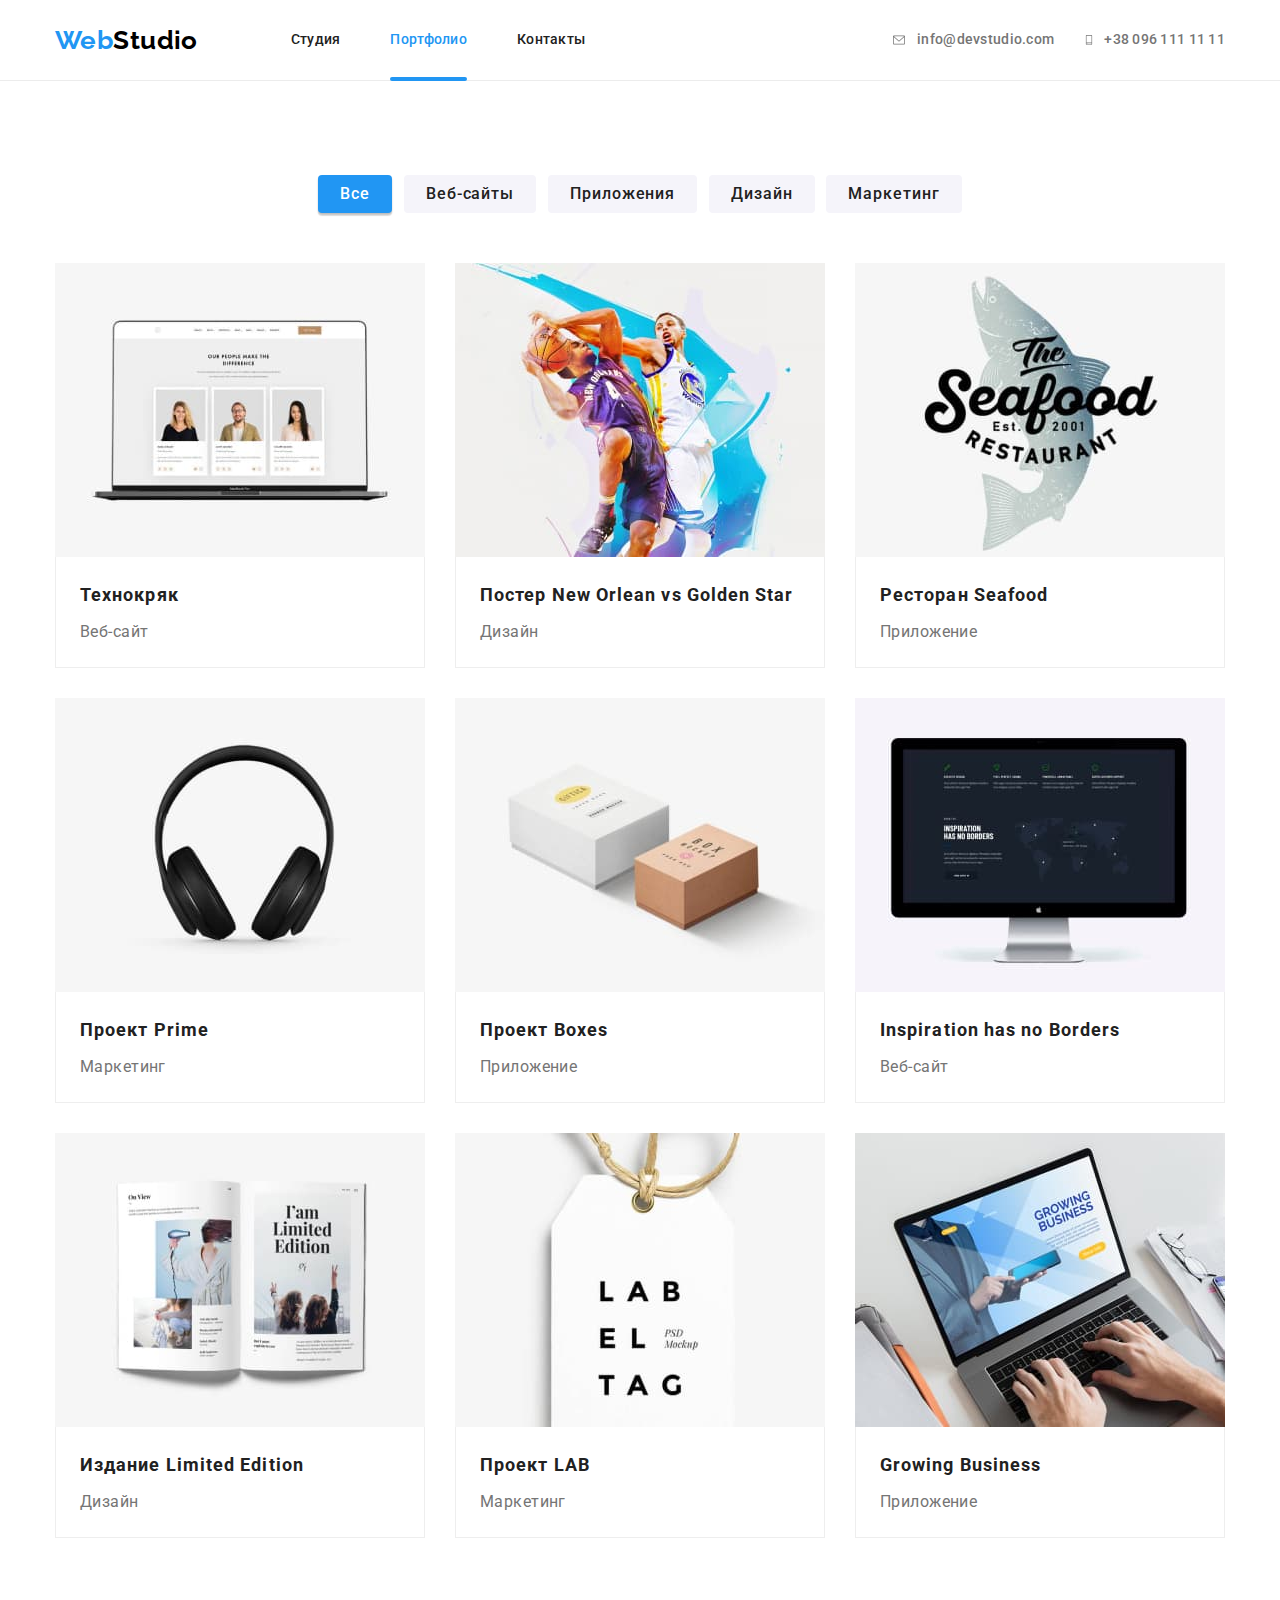
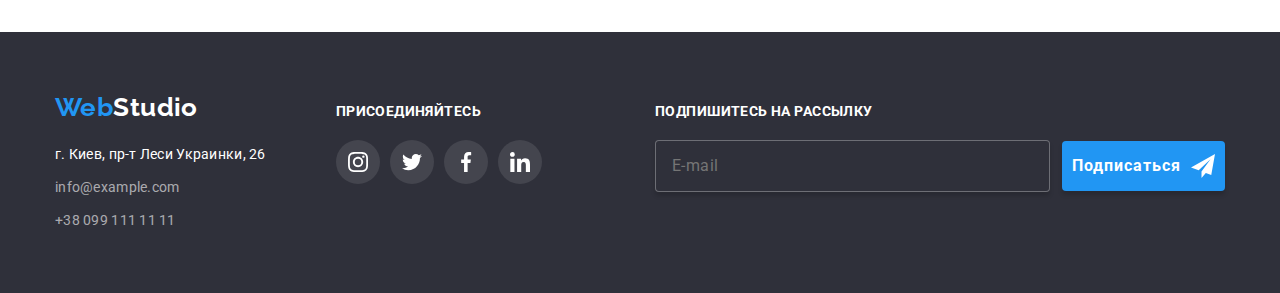
==== commit 466436cd: "all media width" ====
--- a/portfolio.html
+++ b/portfolio.html
@@ -27,7 +27,7 @@
 					<span class="logo__label">Web</span>
 					Studio
 				</a>
-				<div class="menu-container is-open" id="menu-container" data-menu>
+				<div class="menu-container" id="menu-container" data-menu>
 					<nav class="navigation">
 						<ul class="navigation__list list">
 							<li class="navigation__item">
@@ -77,7 +77,7 @@
 					</ul>
 				</div>
 				<button
-					class="button-menu is-open"
+					class="button-menu"
 					type="button-menu"
 					aria-expanded="false"
 					aria-controls="menu-container"
@@ -96,7 +96,7 @@
 			<!-- filters -->
 
 			<section class="section filters">
-				<div class="container">
+				<div class="container filters__container">
 					<h1 class="filters__title visually-hidden">Проекты</h1>
 					<ul class="filters__list list">
 						<li class="filters__item">
--- a/css/main.min.css
+++ b/css/main.min.css
@@ -1,2 +1,2 @@
-body{background-color:#fff;color:#757575;font-family:Roboto, sans-serif;font-size:14px;letter-spacing:0.03em}h1,h2,h3,h4,h5,h6,p,ul{margin:0;padding:0}.list{list-style:none}.link{text-decoration:none}.visually-hidden{position:absolute;width:1px;height:1px;margin:-1px;border:0;padding:0;white-space:nowrap;clip-path:inset(100%);clip:rect(0 0 0 0);overflow:hidden}.section__title{margin-top:0;margin-bottom:50px;color:#212121;font-size:28px;line-height:1.17;text-align:center}@media screen and (min-width: 1200px){.section__title{font-size:36px;line-height:1.16}}.subtitle{font-size:14px;line-height:1.14;text-transform:uppercase}.text{line-height:1.71}img{display:block;max-width:100%;height:auto}.logo__link{display:flex;color:#000;font-family:Raleway, sans-serif;font-weight:700;font-size:24px;line-height:1.16}@media screen and (min-width: 1200px){.logo__link{font-size:26px;line-height:1.19}}.logo__label{color:#2196f3;font-family:Raleway, sans-serif;font-weight:700;font-size:24px;line-height:1.16}@media screen and (min-width: 1200px){.logo__label{font-size:26px;line-height:1.19}}.button{display:inline-flex;align-items:center;justify-content:center;padding:10px;width:200px;box-shadow:0px 4px 4px rgba(0,0,0,0.15);border-radius:4px;border:none;color:#fff;background-color:#2196f3;font-weight:700;font-size:16px;line-height:1.88;letter-spacing:0.06em;cursor:pointer;transition:background-color 250ms cubic-bezier(0.4, 0, 0.2, 1)}.button:hover,.button:focus{background-color:#188ce8}.button__append{margin-left:10px}.button-menu{position:relative;top:0px;right:0px;z-index:5;display:inline-flex;margin:0;padding:0;border:none;color:#212121;background-color:transparent;transition:color 250ms cubic-bezier(0.4, 0, 0.2, 1)}.button-menu:hover,.button-menu:focus{color:#2196f3}@media screen and (min-width: 768px){.button-menu{display:none}}.button-menu__icon{fill:currentColor}.button-menu .icon-close{opacity:0;transition:opacity 400ms cubic-bezier(0.4, 0, 0.2, 1)}.button-menu.is-open .icon-close{opacity:1}.button-menu.is-open .icon-menu{opacity:0;transition:opacity 400ms cubic-bezier(0.4, 0, 0.2, 1)}.team__card{display:block;background:#fff;box-shadow:0px 1px 3px rgba(0,0,0,0.12),0px 1px 1px rgba(0,0,0,0.14),0px 2px 1px rgba(0,0,0,0.2);border-radius:0px 0px 4px 4px}@media screen and (max-width: 767px){.team__card:not(:last-child){margin-bottom:30px}}@media screen and (min-width: 768px) and (max-width: 1199px){.team__card{width:354px}.team__card:not(:nth-child(2n)){margin-right:30px}.team__card:not(:nth-last-child(-n+2)){margin-bottom:30px}}@media screen and (min-width: 1200px){.team__card{max-width:270px}}.team__description{padding:30px 10px}.team__name{color:#212121;font-weight:500;font-size:16px;line-height:1.18;text-align:center;margin-bottom:10px}.team__text{font-size:16px;line-height:1.19;text-align:center;margin-bottom:16px}.clients-card{display:flex}@media screen and (max-width: 767px){.clients-card{width:210px;flex-basis:calc((100% - 4 * 15px) / 2);margin:15px}}@media screen and (min-width: 768px) and (max-width: 1199px){.clients-card{width:226px}.clients-card:not(:nth-child(3n)){margin-right:30px}.clients-card:not(:nth-last-child(-n+3)){margin-bottom:30px}}@media screen and (min-width: 1200px){.clients-card{width:170px}}.clients-card__link{display:flex;justify-content:center;align-items:center;width:100%;height:92px;color:#afb1b8;border:1px solid #afb1b8;border-radius:4px;transition:color 250ms cubic-bezier(0.4, 0, 0.2, 1),border-color 250ms cubic-bezier(0.4, 0, 0.2, 1),background-color 250ms cubic-bezier(0.4, 0, 0.2, 1),border-color 250ms cubic-bezier(0.4, 0, 0.2, 1)}.clients-card__link:hover,.clients-card__link:focus{color:#2196f3;border-color:#2196f3}.clients-card__icon{fill:currentColor}.project-card{display:flex;margin-right:30px;margin-bottom:30px}.project-card__link{width:370px;transition:box-shadow 250ms cubic-bezier(0.4, 0, 0.2, 1)}.project-card__link:hover,.project-card__link:focus{box-shadow:0px 1px 1px rgba(0,0,0,0.12),0px 4px 4px rgba(0,0,0,0.06),1px 4px 6px rgba(0,0,0,0.16)}.project-card__overlay{position:relative;display:block;overflow:hidden}.project-card__image{display:block;max-width:100%;height:auto}.project-card__information{position:absolute;top:0;left:0;padding:63px 24px;height:100%;width:100%;font-size:18px;line-height:1.5;letter-spacing:0.03em;color:#fff;background-color:rgba(33,150,243,0.9);transform:translateY(101%);transition:transform 250ms cubic-bezier(0.4, 0, 0.2, 1)}.project-card__item{padding:20px 24px;border-bottom:1px solid #eeeeee;border-left:1px solid #eeeeee;border-right:1px solid #eeeeee}.project-card__name{color:#212121;font-size:18px;line-height:2;letter-spacing:0.06em;margin-bottom:4px}.project-card__text{color:#757575;font-size:16px;line-height:1.88}.project-card__link:hover .project-card__information,.project-card__link:focus .project-card__information{transform:translateY(0)}@media screen and (max-width: 767px){.advantage-card{max-width:450px}.advantage-card:not(:last-child){margin-bottom:30px}}@media screen and (min-width: 768px) and (max-width: 1199px){.advantage-card{max-width:354px}.advantage-card:not(:nth-child(2n)){margin-right:30px}.advantage-card:not(:nth-last-child(-n+2)){margin-bottom:30px}}@media screen and (min-width: 1200px){.advantage-card{max-width:270px}}.advantage-card__img{display:flex;justify-content:center;align-items:center;height:120px;margin-bottom:30px;background-color:#f5f4fa;border-radius:4px}.advantage-card__name{margin-bottom:10px;color:#212121}.service-card{position:relative}.service-card__name{position:absolute;bottom:0;left:0;height:70px;width:100%;padding:27px 10px;text-align:center;color:#fff;background-color:rgba(47,48,58,0.8)}.social__list{display:flex;justify-content:center}.social__item:not(:last-child){margin-right:10px}.social__link{display:flex;justify-content:center;align-items:center;width:44px;height:44px;color:#afb1b8;background:#fff;border-radius:50%;transition:color 250ms cubic-bezier(0.4, 0, 0.2, 1),background-color 250ms cubic-bezier(0.4, 0, 0.2, 1)}.social__link:hover,.social__link:focus{background-color:#2196f3;color:#fff}.social__icon{fill:currentColor}.backdrop{position:fixed;top:0;left:0;width:100%;height:100%;background-color:rgba(0,0,0,0.2);opacity:1;transition:opacity 400ms cubic-bezier(0.4, 0, 0.2, 1)}.backdrop--is-hidden{opacity:0;pointer-events:none}.modal{position:absolute;top:50%;left:50%;transform:translate(-50%, -50%) scale(1);min-width:450px;min-height:609px;background-color:#fff;transition:transform 400ms cubic-bezier(0.4, 0, 0.2, 1)}.backdrop--is-hidden .modal{transform:translate(-50%, -50%) scale(0)}@media screen and (min-width: 1200px){.modal{min-width:528px;min-height:581px}}.modal__button{position:absolute;top:8px;right:8px;padding:0;width:30px;height:30px;color:#000000;background:#ffffff;box-shadow:none;border-radius:50%;border:1px solid rgba(0,0,0,0.1);cursor:pointer;transition:color 250ms cubic-bezier(0.4, 0, 0.2, 1)}.modal__button:hover,.modal__button:focus{color:#2196f3;background-color:#fff}.button__icon{fill:currentColor}.form{display:flex;flex-direction:column;padding:40px}.form__title{font-weight:700;font-size:20px;line-height:23px;text-align:center;letter-spacing:0.03em;color:#212121;margin-bottom:12px}.label{position:relative;display:flex;flex-direction:column;margin-bottom:10px;font-weight:400;font-size:12px;line-height:1.16;letter-spacing:0.01em;color:#757575}.label:nth-child(5){margin-bottom:20px}.label__name{margin-bottom:4px}.label__input{padding:11px 15px 11px 40px;border:1px solid rgba(33,33,33,0.2);border-radius:4px;transition:border 250ms cubic-bezier(0.4, 0, 0.2, 1)}.label__input:focus{border:1px solid #2196f3;border-radius:4px;outline:transparent}.label__icon{position:absolute;top:50%;left:15px;transition:fill 250ms cubic-bezier(0.4, 0, 0.2, 1)}.label__input:focus+.label__icon{fill:#2196f3}.label__textarea{font-size:12px;line-height:1.16;letter-spacing:0.01em;height:120px;padding:12px 15px;border:1px solid rgba(33,33,33,0.2);border-radius:4px;transition:border 250ms cubic-bezier(0.4, 0, 0.2, 1);resize:none}.label__textarea:focus{border:1px solid #2196f3;border-radius:4px;outline:transparent}.label__textarea::placeholder{color:rgba(117,117,117,0.5)}.label--decoration{flex-direction:row;justify-content:center;align-items:center;margin-bottom:30px}.label__input--is-hidden{position:absolute;width:1px;height:1px;margin:-1px;border:0;padding:0;white-space:nowrap;clip-path:inset(100%);clip:rect(0 0 0 0);overflow:hidden}.label__link{color:#2196f3}.label__checkbox{position:relative;display:block;margin-right:7px;width:16px;height:15px;border:2px solid #212121;border-radius:4px;transition:background-color 250ms cubic-bezier(0.4, 0, 0.2, 1),border-color 250ms cubic-bezier(0.4, 0, 0.2, 1)}.label__input--is-hidden:checked+.label__checkbox{border-color:#2196f3;background-color:#2196f3}.label__icon--custom{position:absolute;top:-1px;left:-1px;opacity:0;transition:opacity 250ms cubic-bezier(0.4, 0, 0.2, 1)}.label__input--is-hidden:checked+.label__checkbox .label__icon--custom{opacity:1}.label__name--static{font-size:12px;line-height:1.16;letter-spacing:0.03em;color:#757575;margin-bottom:0}@media screen and (min-width: 1200px){.label__name--static{font-size:14px;line-height:1.71}}.form__button{align-self:center}.section{padding-top:60px;padding-bottom:60px}@media screen and (min-width: 1200px){.section{padding-top:94px;padding-bottom:94px}}.page-header{border-bottom:1px solid #ececec}.page-header__container{display:flex;align-items:center}@media screen and (max-width: 767px){.page-header__container{position:relative;padding:10px;justify-content:space-between}}.menu-container{display:flex}@media screen and (max-width: 767px){.menu-container{position:fixed;top:0;left:0;width:100%;min-height:796px;flex-direction:column;padding:48px 40px;opacity:0;visibility:hidden;pointer-events:none;transition:opacity 400ms cubic-bezier(0.4, 0, 0.2, 1),visibility 400ms cubic-bezier(0.4, 0, 0.2, 1);z-index:4;background-color:#fff}}.menu-container.is-open{opacity:1;visibility:visible;pointer-events:initial}@media screen and (min-width: 768px){.menu-container{flex-direction:row;flex-grow:1;align-items:center;justify-content:center}}.navigation__list{display:flex}@media screen and (max-width: 767px){.navigation__list{flex-direction:column}}@media screen and (min-width: 768px){.navigation__list{margin-left:88px}}@media screen and (min-width: 1200px){.navigation__list{margin-left:93px}}@media screen and (min-width: 768px){.navigation__item{position:relative}.navigation__item:not(:last-child){margin-right:50px}}.navigation__link{display:block;color:#212121;font-weight:500;font-size:40px;line-height:1.17;letter-spacing:0.02em;transition:color 250ms cubic-bezier(0.4, 0, 0.2, 1)}.navigation__link:hover,.navigation__link:focus{color:#2196f3}.navigation__link--current{color:#2196f3}@media screen and (min-width: 768px){.navigation__link{padding-top:32px;padding-bottom:32px;font-size:14px;line-height:1.14}.navigation__link--current::after{display:block;content:"";position:absolute;left:0;bottom:-1px;width:100%;height:4px;background-color:#2196f3;border-radius:2px;transition:opacity 250ms cubic-bezier(0.4, 0, 0.2, 1)}}.contact{display:flex;flex-direction:column-reverse}@media screen and (max-width: 767px){.contact{margin-top:auto;margin-bottom:64px}}@media screen and (min-width: 768px){.contact{flex-direction:column;margin-left:auto}}@media screen and (min-width: 1200px){.contact{flex-direction:row}}@media screen and (max-width: 767px){.contact__item:not(:first-child){margin-bottom:32px}}@media screen and (min-width: 768px) and (max-width: 1199px){.contact__item:not(:last-child){margin-bottom:10px}}@media screen and (min-width: 1200px){.contact__item:not(:last-child){margin-right:30px}}.contact__link{color:#757575;font-weight:500;font-size:24px;line-height:1.16;letter-spacing:0.02em;transition:color 250ms cubic-bezier(0.4, 0, 0.2, 1)}.contact__link:hover,.contact__link:focus{color:#2196f3}@media screen and (max-width: 767px){.contact__link--resize{font-size:34px;line-height:1.17;color:#2196f3}}@media screen and (min-width: 768px){.contact__link{display:flex;align-items:center;font-size:12px;line-height:1.16}}@media screen and (min-width: 1200px){.contact__link{padding-top:32px;padding-bottom:32px;flex-direction:row;font-size:14px;line-height:1.14}.contact__link:not(:last-child){margin-right:30px}}@media screen and (max-width: 767px){.contact__icon{display:none}}@media screen and (min-width: 768px){.contact__icon{margin-right:8px;fill:currentColor}}@media screen and (min-width: 1200px){.contact__icon{margin-right:10px}}.header-social__list{display:flex;flex-wrap:wrap}@media screen and (min-width: 768px){.header-social__list{display:none}}.header-social__item:not(:last-child){border-right:1px solid rgba(33,33,33,0.2);padding-right:10px}.header-social__item:not(:first-child){padding-left:10px}.header-social__link{font-size:18px;line-height:1.22;letter-spacing:0.02em;color:#2196f3}.page-footer{background-color:#2f303a;padding-top:60px;padding-bottom:60px}.page-footer__container{display:flex}@media screen and (max-width: 767px){.page-footer__container{flex-direction:column;align-items:center}}@media screen and (min-width: 768px) and (max-width: 1199px){.page-footer__container{flex-wrap:wrap;justify-content:space-around}}@media screen and (min-width: 1200px){.page-footer__container{align-items:baseline}}.address-thumb{display:flex;flex-direction:column;align-items:center}@media screen and (max-width: 767px){.address-thumb{margin-bottom:70px}}@media screen and (min-width: 1200px){.address-thumb{align-items:flex-start;margin-right:70px}}.page-footer__logo{display:flex;color:#fff;margin-top:0;margin-bottom:20px}.address__list{font-style:normal;display:inline-block}.address__item{display:flex;flex-direction:column;align-items:center}.address__item:not(:last-child){margin-bottom:9px}@media screen and (min-width: 768px) and (max-width: 1199px){.address__item{margin-bottom:60px}}@media screen and (min-width: 1200px){.address__item{align-items:flex-start}}.address__link{display:flex;align-items:center;color:rgba(255,255,255,0.6);font-weight:400;line-height:1.71;letter-spacing:0.02em;transition:color 250ms cubic-bezier(0.4, 0, 0.2, 1)}.address__link--active:focus,.address__link--active:hover{color:#2196f3}.address__link--decoration{color:#fff;line-height:1.71;margin-left:0}.join-thumb{display:flex;flex-direction:column;align-items:center}@media screen and (max-width: 767px){.join-thumb{margin-bottom:60px}}@media screen and (min-width: 1200px){.join-thumb{align-items:flex-start}}.join-thumb__title{display:inline-block;color:#fff;font-weight:700;line-height:1.14;text-transform:uppercase;margin-bottom:20px}.social__link--decoration{display:flex;justify-content:center;align-items:center;width:44px;height:44px;color:#fff;background:rgba(255,255,255,0.1);border-radius:50%;transition:background-color 250ms cubic-bezier(0.4, 0, 0.2, 1)}.newsletter{display:flex;flex-direction:column;align-items:center}@media screen and (min-width: 1200px){.newsletter{align-items:flex-start;margin-left:auto}}.newsletter__title{color:#fff;font-weight:700;line-height:1.14;text-transform:uppercase;margin-bottom:20px}.newsletter__form{display:flex;flex-direction:column;align-items:center}@media screen and (min-width: 1200px){.newsletter__form{flex-direction:row}}.newsletter__input{padding:15px 16px;max-width:450px;font-size:16px;line-height:1.25;letter-spacing:0.03em;color:rgba(255,255,255,0.6);background-color:#2f303a;border:1px solid rgba(255,255,255,0.3);box-shadow:0px 4px 4px rgba(0,0,0,0.15);border-radius:4px;transition:border 250ms cubic-bezier(0.4, 0, 0.2, 1)}.newsletter__input:focus{border:1px solid #2196f3;border-radius:4px;outline:transparent}@media screen and (max-width: 1199px){.newsletter__input{margin-bottom:20px;width:450px}}@media screen and (min-width: 1200px){.newsletter__input{margin-right:12px;width:358px}}.container{margin-left:auto;margin-right:auto;padding-left:15px;padding-right:15px}@media screen and (min-width: 480px){.container{width:480px}}@media screen and (min-width: 768px){.container{width:768px}}@media screen and (min-width: 1200px){.container{width:1200px}}.hero{padding-top:118px;padding-bottom:118px;align-items:center;text-align:center;margin-left:auto;margin-right:auto;max-width:1600px;background-color:#c4c4c4;background-image:linear-gradient(to left, rgba(47,48,58,0.4), rgba(47,48,58,0.4)),url(../images/hero-bgc.jpg);background-repeat:no-repeat, no-repeat;background-position:center, center;background-size:cover, cover}@media screen and (min-width: 1200px){.hero{padding-top:200px;padding-bottom:200px}}.hero__title{max-width:360px;margin-right:auto;margin-left:auto;margin-bottom:30px;color:#fff;font-weight:900;font-size:26px;line-height:1.62;letter-spacing:0.06em;text-transform:uppercase}@media screen and (min-width: 1200px){.hero__title{max-width:696px;font-size:44px;line-height:1.36}}@media screen and (min-width: 1200px){.advantage{padding-bottom:0}}@media screen and (min-width: 768px){.advantage__list{display:flex;flex-wrap:wrap}}@media screen and (min-width: 1200px){.advantage__list .advantage-card:not(:last-child){margin-right:30px}}@media screen and (max-width: 1199px){.service{display:none}}.service__list{display:flex}.service__list .service-card:not(:last-child){margin-right:30px}.service-card:not(:last-child){margin-right:30px}.team{background-color:#f5f4fa}@media screen and (min-width: 768px){.team__list{display:flex;flex-wrap:wrap}}@media screen and (min-width: 1200px){.team__list .team__card:not(:last-child){margin-right:30px}}.clients__list{display:flex;flex-wrap:wrap;margin:-15px}@media screen and (min-width: 1200px){.clients__list .clients-card:not(:last-child){margin-right:30px}}.filters__title{color:#212121;font-weight:900;font-size:44px;line-height:1.36;text-align:center;letter-spacing:0.06em;text-transform:uppercase}.filters__list{margin-bottom:50px;margin-left:auto;margin-right:auto;align-content:center;text-align:center}.filters__item{display:inline-block}.filters__item:not(:last-child){margin-right:8px}.filters__button{padding:6px 22px;width:auto;color:#212121;background-color:#f5f4fa;font-weight:500;line-height:1.62;text-align:center;box-shadow:none;cursor:pointer;transition:color 250ms cubic-bezier(0.4, 0, 0.2, 1),background-color 250ms cubic-bezier(0.4, 0, 0.2, 1)}.filters__button:hover,.filters__button:focus{color:#fff;background-color:#2196f3;box-shadow:0px 3px 1px rgba(0,0,0,0.1),0px 1px 2px rgba(0,0,0,0.08),0px 2px 2px rgba(0,0,0,0.12)}.filters__button--current{color:#fff;background-color:#2196f3;box-shadow:0px 3px 1px rgba(0,0,0,0.1),0px 1px 2px rgba(0,0,0,0.08),0px 2px 2px rgba(0,0,0,0.12);border-radius:4px}.project__list{display:flex;flex-wrap:wrap}.project__list .project-card:nth-child(3n){margin-right:0}.project__list .project-card:nth-last-child(-n+3){margin-bottom:0}
+body{background-color:#fff;color:#757575;font-family:Roboto, sans-serif;font-size:14px;letter-spacing:0.03em}h1,h2,h3,h4,h5,h6,p,ul{margin:0;padding:0}.list{list-style:none}.link{text-decoration:none}.visually-hidden{position:absolute;width:1px;height:1px;margin:-1px;border:0;padding:0;white-space:nowrap;clip-path:inset(100%);clip:rect(0 0 0 0);overflow:hidden}.section__title{margin-top:0;margin-bottom:50px;color:#212121;font-size:28px;line-height:1.17;text-align:center}@media screen and (min-width: 1200px){.section__title{font-size:36px;line-height:1.16}}.subtitle{font-size:14px;line-height:1.14;text-transform:uppercase}.text{line-height:1.71}img{display:block;max-width:100%;height:auto}.logo__link{display:flex;color:#000;font-family:Raleway, sans-serif;font-weight:700;font-size:24px;line-height:1.16}@media screen and (min-width: 1200px){.logo__link{font-size:26px;line-height:1.19}}.logo__label{color:#2196f3;font-family:Raleway, sans-serif;font-weight:700;font-size:24px;line-height:1.16}@media screen and (min-width: 1200px){.logo__label{font-size:26px;line-height:1.19}}.button{display:inline-flex;align-items:center;justify-content:center;padding:10px;width:200px;box-shadow:0px 4px 4px rgba(0,0,0,0.15);border-radius:4px;border:none;color:#fff;background-color:#2196f3;font-weight:700;font-size:16px;line-height:1.88;letter-spacing:0.06em;cursor:pointer;transition:background-color 250ms cubic-bezier(0.4, 0, 0.2, 1)}.button:hover,.button:focus{background-color:#188ce8}.button__append{margin-left:10px}.button-menu{position:relative;top:0px;right:0px;z-index:5;display:inline-flex;margin:0;padding:0;border:none;color:#212121;background-color:transparent;transition:color 250ms cubic-bezier(0.4, 0, 0.2, 1)}.button-menu:hover,.button-menu:focus{color:#2196f3}@media screen and (min-width: 768px){.button-menu{display:none}}.button-menu__icon{fill:currentColor}.button-menu .icon-close{opacity:0;transition:opacity 400ms cubic-bezier(0.4, 0, 0.2, 1)}.button-menu.is-open .icon-menu{opacity:0;transition:opacity 400ms cubic-bezier(0.4, 0, 0.2, 1)}.button-menu.is-open .icon-close{opacity:1}.team__card{display:block;background:#fff;box-shadow:0px 1px 3px rgba(0,0,0,0.12),0px 1px 1px rgba(0,0,0,0.14),0px 2px 1px rgba(0,0,0,0.2);border-radius:0px 0px 4px 4px}@media screen and (max-width: 767px){.team__card:not(:last-child){margin-bottom:30px}}@media screen and (min-width: 768px) and (max-width: 1199px){.team__card{width:354px}.team__card:not(:nth-child(2n)){margin-right:30px}.team__card:not(:nth-last-child(-n+2)){margin-bottom:30px}}@media screen and (min-width: 1200px){.team__card{max-width:270px}}.team__description{padding:30px 10px}.team__name{color:#212121;font-weight:500;font-size:16px;line-height:1.18;text-align:center;margin-bottom:10px}.team__text{font-size:16px;line-height:1.19;text-align:center;margin-bottom:16px}.clients-card{display:flex}@media screen and (max-width: 767px){.clients-card{width:210px;flex-basis:calc((100% - 4 * 15px) / 2);margin:15px}}@media screen and (min-width: 768px) and (max-width: 1199px){.clients-card{width:226px}.clients-card:not(:nth-child(3n)){margin-right:30px}.clients-card:not(:nth-last-child(-n+3)){margin-bottom:30px}}@media screen and (min-width: 1200px){.clients-card{width:170px}}.clients-card__link{display:flex;justify-content:center;align-items:center;width:100%;height:92px;color:#afb1b8;border:1px solid #afb1b8;border-radius:4px;transition:color 250ms cubic-bezier(0.4, 0, 0.2, 1),border-color 250ms cubic-bezier(0.4, 0, 0.2, 1),background-color 250ms cubic-bezier(0.4, 0, 0.2, 1),border-color 250ms cubic-bezier(0.4, 0, 0.2, 1)}.clients-card__link:hover,.clients-card__link:focus{color:#2196f3;border-color:#2196f3}.clients-card__icon{fill:currentColor}.project-card{max-width:450px;margin-bottom:30px}@media screen and (min-width: 768px) and (max-width: 1199px){.project-card{max-width:354px;flex-basis:calc((100% - 4 * 15px) / 2);margin:15px}}@media screen and (min-width: 1200px){.project-card{margin-right:30px;max-width:370px}}.project-card__link{display:flex;flex-direction:column;height:100%;transition:box-shadow 250ms cubic-bezier(0.4, 0, 0.2, 1)}.project-card__link:hover,.project-card__link:focus{box-shadow:0px 1px 1px rgba(0,0,0,0.12),0px 4px 4px rgba(0,0,0,0.06),1px 4px 6px rgba(0,0,0,0.16)}.project-card__overlay{position:relative;display:block;overflow:hidden}.project-card__image{display:block;max-width:100%;height:auto}.project-card__information{position:absolute;top:0;left:0;padding:63px 24px;height:100%;width:100%;font-size:18px;line-height:1.5;letter-spacing:0.03em;color:#fff;background-color:rgba(33,150,243,0.9);transform:translateY(101%);transition:transform 250ms cubic-bezier(0.4, 0, 0.2, 1)}.project-card__item{flex-grow:1;padding:20px 24px;border-bottom:1px solid #eeeeee;border-left:1px solid #eeeeee;border-right:1px solid #eeeeee}.project-card__name{color:#212121;font-size:18px;line-height:2;letter-spacing:0.06em;margin-bottom:4px}.project-card__text{color:#757575;font-size:16px;line-height:1.88}.project-card__link:hover .project-card__information,.project-card__link:focus .project-card__information{transform:translateY(0)}@media screen and (max-width: 767px){.advantage-card{max-width:450px}.advantage-card:not(:last-child){margin-bottom:30px}}@media screen and (min-width: 768px) and (max-width: 1199px){.advantage-card{max-width:354px}.advantage-card:not(:nth-child(2n)){margin-right:30px}.advantage-card:not(:nth-last-child(-n+2)){margin-bottom:30px}}@media screen and (min-width: 1200px){.advantage-card{max-width:270px}}.advantage-card__img{display:flex;justify-content:center;align-items:center;height:120px;margin-bottom:30px;background-color:#f5f4fa;border-radius:4px}.advantage-card__name{margin-bottom:10px;text-align:center;color:#212121}@media screen and (min-width: 768px){.advantage-card__name{text-align:left}}.service-card{position:relative}.service-card__name{position:absolute;bottom:0;left:0;height:70px;width:100%;padding:27px 10px;text-align:center;color:#fff;background-color:rgba(47,48,58,0.8)}.social__list{display:flex;justify-content:center}.social__item:not(:last-child){margin-right:10px}.social__link{display:flex;justify-content:center;align-items:center;width:44px;height:44px;color:#afb1b8;background:#fff;border-radius:50%;transition:color 250ms cubic-bezier(0.4, 0, 0.2, 1),background-color 250ms cubic-bezier(0.4, 0, 0.2, 1)}.social__link:hover,.social__link:focus{background-color:#2196f3;color:#fff}.social__icon{fill:currentColor}.backdrop{position:fixed;top:0;left:0;width:100%;height:100%;background-color:rgba(0,0,0,0.2);opacity:1;transition:opacity 400ms cubic-bezier(0.4, 0, 0.2, 1)}.backdrop--is-hidden{opacity:0;pointer-events:none}.modal{position:absolute;top:50%;left:50%;transform:translate(-50%, -50%) scale(1);max-width:450px;width:100%;max-height:609px;background-color:#fff;transition:transform 400ms cubic-bezier(0.4, 0, 0.2, 1)}.backdrop--is-hidden .modal{transform:translate(-50%, -50%) scale(0)}@media screen and (min-width: 1200px){.modal{max-width:528px;max-height:581px}}.modal__button{position:absolute;top:8px;right:8px;padding:0;width:30px;height:30px;color:#000000;background:#ffffff;box-shadow:none;border-radius:50%;border:1px solid rgba(0,0,0,0.1);cursor:pointer;transition:color 250ms cubic-bezier(0.4, 0, 0.2, 1)}.modal__button:hover,.modal__button:focus{color:#2196f3;background-color:#fff}.button__icon{fill:currentColor}.form{display:flex;flex-direction:column;padding:40px}.form__title{font-weight:700;font-size:20px;line-height:23px;text-align:center;letter-spacing:0.03em;color:#212121;margin-bottom:12px}.label{position:relative;display:flex;flex-direction:column;margin-bottom:10px;font-weight:400;font-size:12px;line-height:1.16;letter-spacing:0.01em;color:#757575}.label:nth-child(5){margin-bottom:20px}.label__name{margin-bottom:4px}.label__input{padding:11px 15px 11px 40px;border:1px solid rgba(33,33,33,0.2);border-radius:4px;transition:border 250ms cubic-bezier(0.4, 0, 0.2, 1)}.label__input:focus{border:1px solid #2196f3;border-radius:4px;outline:transparent}.label__icon{position:absolute;top:50%;left:15px;transition:fill 250ms cubic-bezier(0.4, 0, 0.2, 1)}.label__input:focus+.label__icon{fill:#2196f3}.label__textarea{font-size:12px;line-height:1.16;letter-spacing:0.01em;height:120px;padding:12px 15px;border:1px solid rgba(33,33,33,0.2);border-radius:4px;transition:border 250ms cubic-bezier(0.4, 0, 0.2, 1);resize:none}.label__textarea:focus{border:1px solid #2196f3;border-radius:4px;outline:transparent}.label__textarea::placeholder{color:rgba(117,117,117,0.5)}.label--decoration{flex-direction:row;justify-content:center;align-items:center;margin-bottom:30px}.label__input--is-hidden{position:absolute;width:1px;height:1px;margin:-1px;border:0;padding:0;white-space:nowrap;clip-path:inset(100%);clip:rect(0 0 0 0);overflow:hidden}.label__link{color:#2196f3}.label__checkbox{position:relative;display:block;margin-right:7px;width:16px;height:15px;border:2px solid #212121;border-radius:4px;transition:background-color 250ms cubic-bezier(0.4, 0, 0.2, 1),border-color 250ms cubic-bezier(0.4, 0, 0.2, 1)}.label__input--is-hidden:checked+.label__checkbox{border-color:#2196f3;background-color:#2196f3}.label__icon--custom{position:absolute;top:-1px;left:-1px;opacity:0;transition:opacity 250ms cubic-bezier(0.4, 0, 0.2, 1)}.label__input--is-hidden:checked+.label__checkbox .label__icon--custom{opacity:1}.label__name--static{font-size:12px;line-height:1.16;letter-spacing:0.03em;color:#757575;margin-bottom:0}@media screen and (min-width: 1200px){.label__name--static{font-size:14px;line-height:1.71}}.form__button{align-self:center}.section{padding-top:60px;padding-bottom:60px}@media screen and (min-width: 1200px){.section{padding-top:94px;padding-bottom:94px}}.page-header{border-bottom:1px solid #ececec}.page-header__container{display:flex;align-items:center}@media screen and (max-width: 767px){.page-header__container{position:relative;padding:10px;justify-content:space-between}}.menu-container{display:flex}@media screen and (max-width: 767px){.menu-container{position:fixed;top:0;left:0;width:100%;height:100%;flex-direction:column;padding:48px 40px;opacity:0;visibility:hidden;pointer-events:none;transition:opacity 400ms cubic-bezier(0.4, 0, 0.2, 1),visibility 400ms cubic-bezier(0.4, 0, 0.2, 1);z-index:4;background-color:#fff}}.menu-container.is-open{opacity:1;visibility:visible;pointer-events:initial}@media screen and (min-width: 768px){.menu-container{flex-direction:row;flex-grow:1;align-items:center;justify-content:center}}.navigation__list{display:flex}@media screen and (max-width: 767px){.navigation__list{flex-direction:column}}@media screen and (min-width: 768px){.navigation__list{margin-left:88px}}@media screen and (min-width: 1200px){.navigation__list{margin-left:93px}}@media screen and (min-width: 768px){.navigation__item{position:relative}.navigation__item:not(:last-child){margin-right:50px}}.navigation__link{display:block;color:#212121;font-weight:500;font-size:40px;line-height:1.17;letter-spacing:0.02em;transition:color 250ms cubic-bezier(0.4, 0, 0.2, 1)}.navigation__link:hover,.navigation__link:focus{color:#2196f3}.navigation__link--current{color:#2196f3}@media screen and (min-width: 768px){.navigation__link{padding-top:32px;padding-bottom:32px;font-size:14px;line-height:1.14}.navigation__link--current::after{display:block;content:"";position:absolute;left:0;bottom:-1px;width:100%;height:4px;background-color:#2196f3;border-radius:2px;transition:opacity 250ms cubic-bezier(0.4, 0, 0.2, 1)}}.contact{display:flex;flex-direction:column-reverse}@media screen and (max-width: 767px){.contact{margin-top:auto;margin-bottom:64px}}@media screen and (min-width: 768px){.contact{flex-direction:column;margin-left:auto}}@media screen and (min-width: 1200px){.contact{flex-direction:row}}@media screen and (max-width: 767px){.contact__item:not(:first-child){margin-bottom:32px}}@media screen and (min-width: 768px) and (max-width: 1199px){.contact__item:not(:last-child){margin-bottom:10px}}@media screen and (min-width: 1200px){.contact__item:not(:last-child){margin-right:30px}}.contact__link{color:#757575;font-weight:500;font-size:24px;line-height:1.16;letter-spacing:0.02em;transition:color 250ms cubic-bezier(0.4, 0, 0.2, 1)}.contact__link:hover,.contact__link:focus{color:#2196f3}@media screen and (max-width: 767px){.contact__link--resize{font-size:34px;line-height:1.17;color:#2196f3}}@media screen and (min-width: 768px){.contact__link{display:flex;align-items:center;font-size:12px;line-height:1.16}}@media screen and (min-width: 1200px){.contact__link{padding-top:32px;padding-bottom:32px;flex-direction:row;font-size:14px;line-height:1.14}.contact__link:not(:last-child){margin-right:30px}}@media screen and (max-width: 767px){.contact__icon{display:none}}@media screen and (min-width: 768px){.contact__icon{margin-right:8px;fill:currentColor}}@media screen and (min-width: 1200px){.contact__icon{margin-right:10px}}.header-social__list{display:flex;flex-wrap:wrap}@media screen and (min-width: 768px){.header-social__list{display:none}}.header-social__item:not(:last-child){border-right:1px solid rgba(33,33,33,0.2);padding-right:10px}.header-social__item:not(:first-child){padding-left:10px}.header-social__link{font-size:18px;line-height:1.22;letter-spacing:0.02em;color:#2196f3}.page-footer{background-color:#2f303a;padding-top:60px;padding-bottom:60px}.page-footer__container{display:flex}@media screen and (max-width: 767px){.page-footer__container{flex-direction:column}}@media screen and (min-width: 768px) and (max-width: 1199px){.page-footer__container{flex-wrap:wrap;justify-content:space-around}}@media screen and (min-width: 1200px){.page-footer__container{align-items:baseline}}.address-thumb{display:flex;flex-direction:column;align-items:center}@media screen and (max-width: 767px){.address-thumb{margin-bottom:70px}}@media screen and (min-width: 1200px){.address-thumb{align-items:flex-start;margin-right:70px}}.page-footer__logo{display:flex;color:#fff;margin-top:0;margin-bottom:20px}.address__list{font-style:normal;display:inline-block}.address__item{display:flex;flex-direction:column;align-items:center}.address__item:not(:last-child){margin-bottom:9px}@media screen and (min-width: 768px) and (max-width: 1199px){.address__item{margin-bottom:60px}}@media screen and (min-width: 1200px){.address__item{align-items:flex-start}}.address__link{display:flex;align-items:center;color:rgba(255,255,255,0.6);font-weight:400;line-height:1.71;letter-spacing:0.02em;transition:color 250ms cubic-bezier(0.4, 0, 0.2, 1)}.address__link--active:focus,.address__link--active:hover{color:#2196f3}.address__link--decoration{color:#fff;line-height:1.71;margin-left:0}.join-thumb{display:flex;flex-direction:column;align-items:center}@media screen and (max-width: 767px){.join-thumb{margin-bottom:60px}}@media screen and (min-width: 1200px){.join-thumb{align-items:flex-start}}.join-thumb__title{display:inline-block;color:#fff;font-weight:700;line-height:1.14;text-transform:uppercase;margin-bottom:20px}.social__link--decoration{display:flex;justify-content:center;align-items:center;width:44px;height:44px;color:#fff;background:rgba(255,255,255,0.1);border-radius:50%;transition:background-color 250ms cubic-bezier(0.4, 0, 0.2, 1)}.newsletter{display:flex;flex-direction:column;align-items:center;max-width:570px}@media screen and (min-width: 768px){.newsletter{align-items:center;flex-basis:450px}}@media screen and (min-width: 1200px){.newsletter{align-items:flex-start;margin-left:auto;flex-basis:570px}}.newsletter__title{color:#fff;font-weight:700;line-height:1.14;text-transform:uppercase;margin-bottom:20px}.newsletter__form{display:flex;width:100%;flex-direction:column;align-items:center}@media screen and (min-width: 1200px){.newsletter__form{flex-direction:row}}.newsletter__input{padding:15px 16px;width:100%;font-size:16px;line-height:1.25;letter-spacing:0.03em;color:rgba(255,255,255,0.6);background-color:#2f303a;border:1px solid rgba(255,255,255,0.3);box-shadow:0px 4px 4px rgba(0,0,0,0.15);border-radius:4px;transition:border 250ms cubic-bezier(0.4, 0, 0.2, 1)}.newsletter__input:focus{border:1px solid #2196f3;border-radius:4px;outline:transparent}@media screen and (max-width: 1199px){.newsletter__input{margin-bottom:20px}}@media screen and (min-width: 1200px){.newsletter__input{margin-right:12px}}.container{margin-left:auto;margin-right:auto;padding-left:15px;padding-right:15px}@media screen and (min-width: 480px){.container{width:450px}}@media screen and (min-width: 768px){.container{width:768px}}@media screen and (min-width: 1200px){.container{width:1200px}}.hero{padding-top:118px;padding-bottom:118px;align-items:center;text-align:center;margin-left:auto;margin-right:auto;max-width:1600px;background-color:#c4c4c4;background-image:linear-gradient(to left, rgba(47,48,58,0.4), rgba(47,48,58,0.4)),url(../images/hero-bgc.jpg);background-repeat:no-repeat, no-repeat;background-position:center, center;background-size:cover, cover}@media screen and (min-width: 1200px){.hero{padding-top:200px;padding-bottom:200px}}.hero__title{max-width:360px;margin-right:auto;margin-left:auto;margin-bottom:30px;color:#fff;font-weight:900;font-size:26px;line-height:1.62;letter-spacing:0.06em;text-transform:uppercase}@media screen and (min-width: 1200px){.hero__title{max-width:696px;font-size:44px;line-height:1.36}}@media screen and (min-width: 1200px){.advantage{padding-bottom:0}}@media screen and (min-width: 768px){.advantage__list{display:flex;flex-wrap:wrap}}@media screen and (min-width: 1200px){.advantage__list .advantage-card:not(:last-child){margin-right:30px}}@media screen and (max-width: 1199px){.service{display:none}}.service__list{display:flex}.service__list .service-card:not(:last-child){margin-right:30px}.service-card:not(:last-child){margin-right:30px}.team{background-color:#f5f4fa}@media screen and (min-width: 768px){.team__list{display:flex;flex-wrap:wrap}}@media screen and (min-width: 1200px){.team__list .team__card:not(:last-child){margin-right:30px}}.clients__list{display:flex;flex-wrap:wrap}@media screen and (max-width: 767px){.clients__list{margin:-15px}}@media screen and (min-width: 1200px){.clients__list .clients-card:not(:last-child){margin-right:30px}}.filters__title{color:#212121;font-weight:900;font-size:44px;line-height:1.36;text-align:center;letter-spacing:0.06em;text-transform:uppercase}.filters__list{margin-bottom:50px}@media screen and (min-width: 768px){.filters__list{text-align:center;margin-left:auto;margin-right:auto}}.filters__item{display:inline-block}@media screen and (max-width: 767px){.filters__item{margin-bottom:15px}}.filters__item:not(:last-child){margin-right:8px}.filters__button{padding:6px 22px;width:auto;color:#212121;background-color:#f5f4fa;font-weight:500;line-height:1.62;text-align:center;box-shadow:none;cursor:pointer;transition:color 250ms cubic-bezier(0.4, 0, 0.2, 1),background-color 250ms cubic-bezier(0.4, 0, 0.2, 1)}.filters__button:hover,.filters__button:focus{color:#fff;background-color:#2196f3;box-shadow:0px 3px 1px rgba(0,0,0,0.1),0px 1px 2px rgba(0,0,0,0.08),0px 2px 2px rgba(0,0,0,0.12)}.filters__button--current{color:#fff;background-color:#2196f3;box-shadow:0px 3px 1px rgba(0,0,0,0.1),0px 1px 2px rgba(0,0,0,0.08),0px 2px 2px rgba(0,0,0,0.12);border-radius:4px}@media screen and (min-width: 768px){.project__list{display:flex;flex-wrap:wrap}}@media screen and (min-width: 768px) and (max-width: 1199px){.project__list{margin:-15px}}@media screen and (min-width: 1200px){.project__list .project-card:nth-child(3n){margin-right:0}.project__list .project-card:nth-last-child(-n+3){margin-bottom:0}}
 /*# sourceMappingURL=main.min.css.map */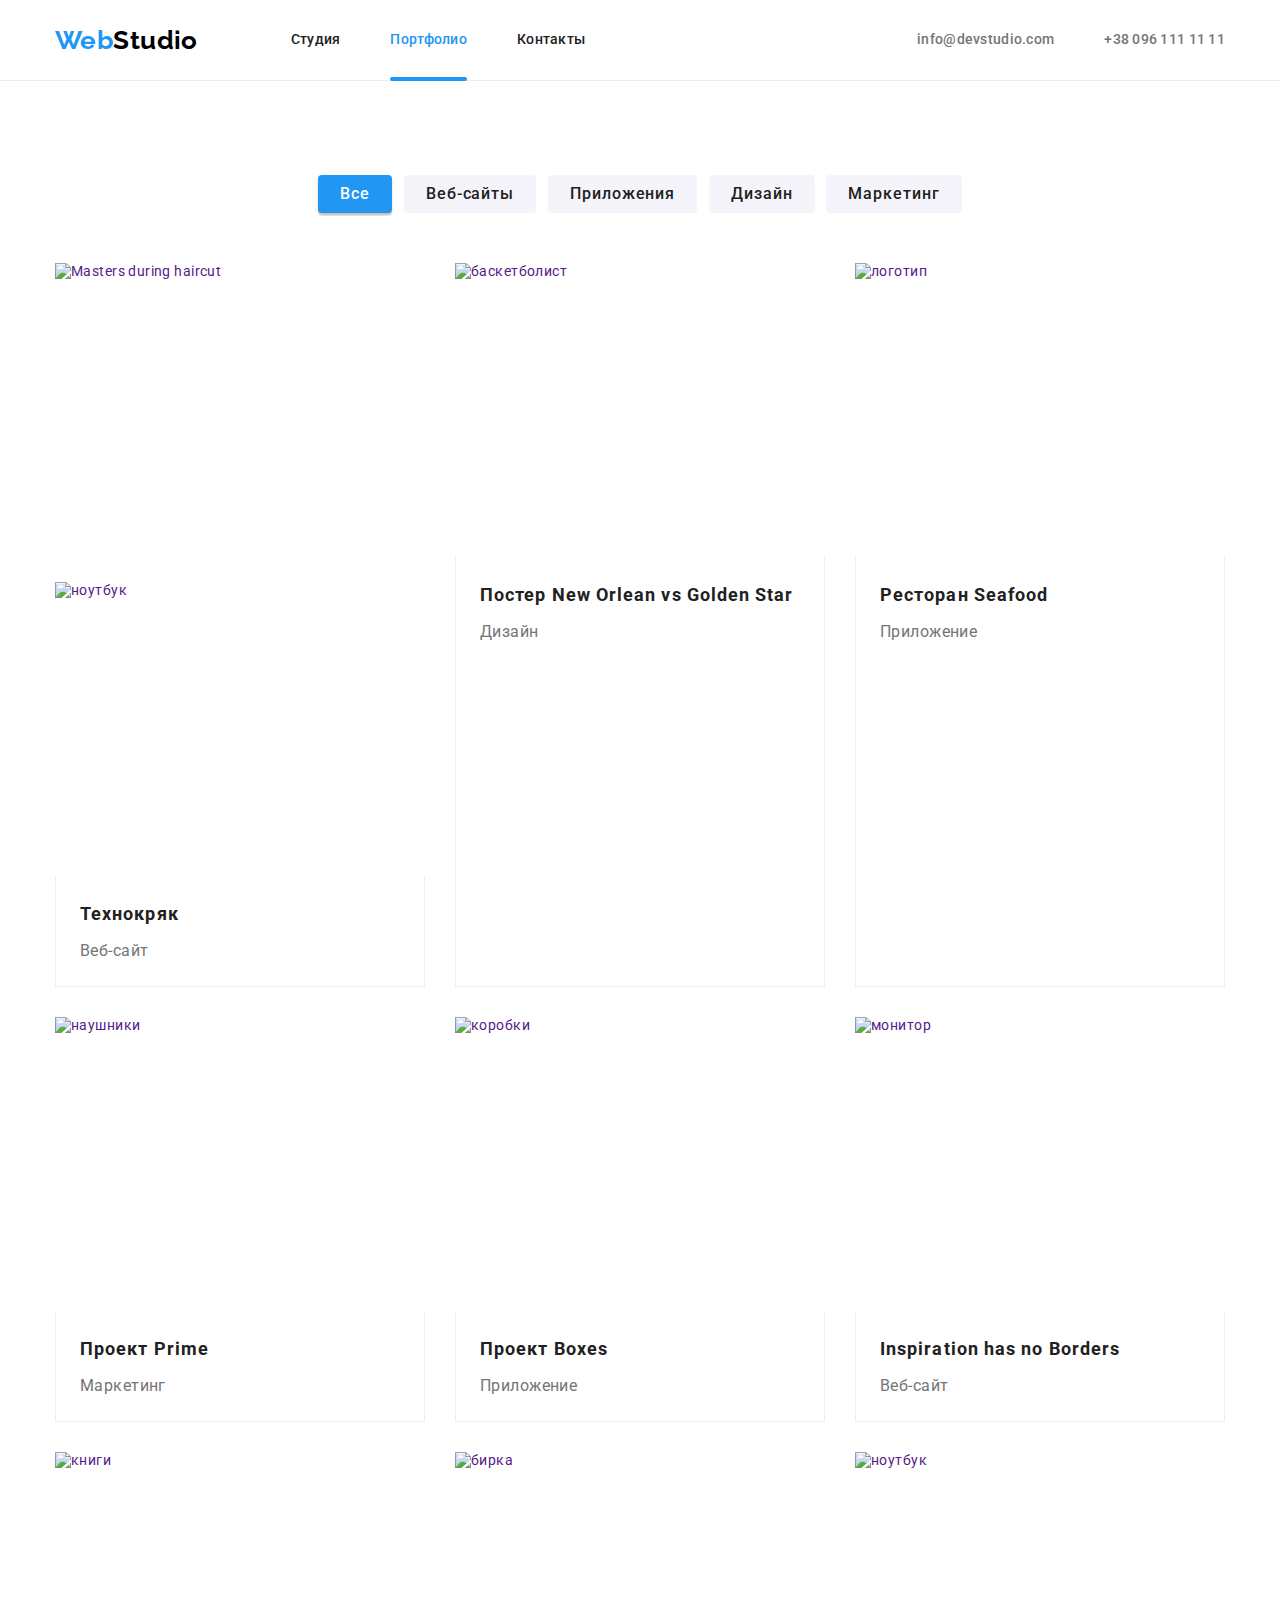
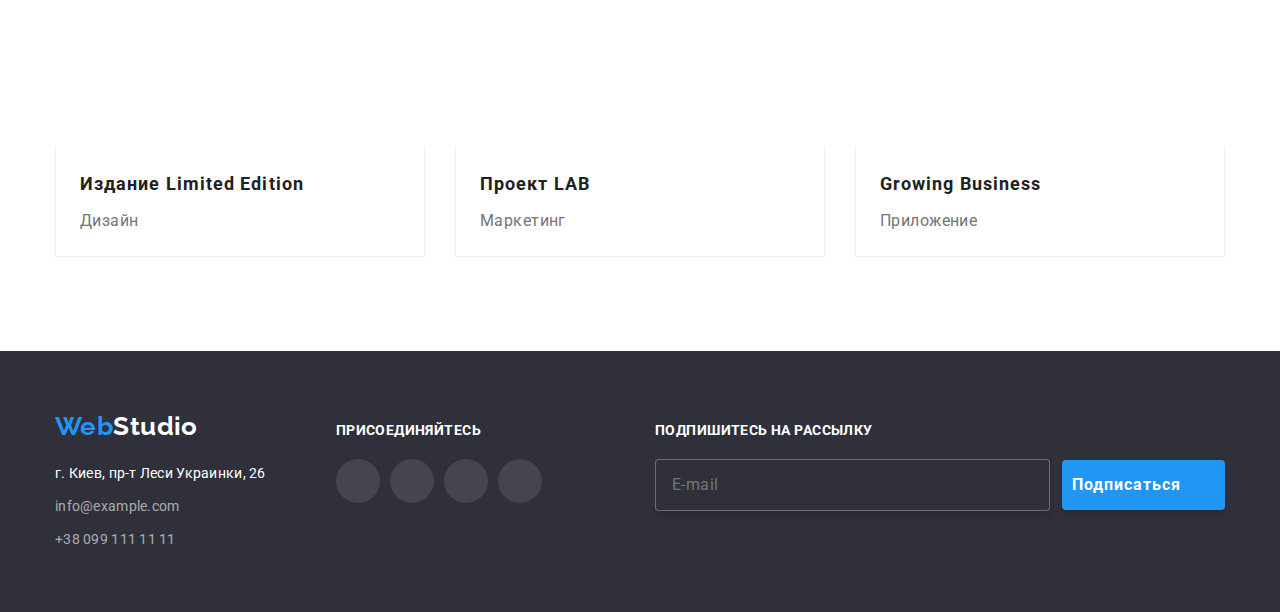
==== commit c86b1650: "delete iamages" ====
--- a/portfolio.html
+++ b/portfolio.html
@@ -120,6 +120,46 @@
 						<li class="project-card">
 							<a class="project-card__link link" href="" target="_blank" rel="noopener noreferrer">
 								<div class="project-card__overlay">
+									<picture>
+										<source
+											media="(min-width: 1200px)"
+											srcset="./images/gallery/gallery-2_lg.webp 1x, ./images/gallery/gallery-2_lg@2x.webp 2x"
+											type="image/webp"
+										/>
+										<source
+											media="(min-width: 1280px)"
+											srcset="./images/gallery/gallery-2_lg.jpg 1x, ./images/gallery/gallery-2_lg@2x.jpg 2x"
+											type="image/jpg"
+										/>
+										<source
+											media="(min-width: 768px)"
+											srcset="./images/gallery/gallery-2_md.webp 1x, ./images/gallery/gallery-2_md@2x.webp 2x"
+											type="image/webp"
+										/>
+										<source
+											media="(min-width: 768px)"
+											srcset="./images/gallery/gallery-2_md.jpg 1x, ./images/gallery/gallery-2_md@2x.jpg 2x"
+											type="image/jpg"
+										/>
+										<source
+											media="(max-width: 767px)"
+											srcset="./images/gallery/gallery-2_sm.webp 1x, ./images/gallery/gallery-2_sm@2x.webp 2x"
+											type="image/webp"
+										/>
+										<source
+											media="(max-width: 767px)"
+											srcset="./images/gallery/gallery-2_sm.jpg 1x, ./images/gallery/gallery-2_sm@2x.jpg 2x"
+											type="image/jpg"
+										/>
+										<img
+											class="work__img"
+											src="./images/gallery/gallery-2_sm.jpg"
+											alt="Masters during haircut"
+											width="418"
+											height="360"
+											loading="lazy"
+										/>
+									</picture>
 									<img
 										class="project-card__image"
 										src="./images/imgportfolio1.jpg"
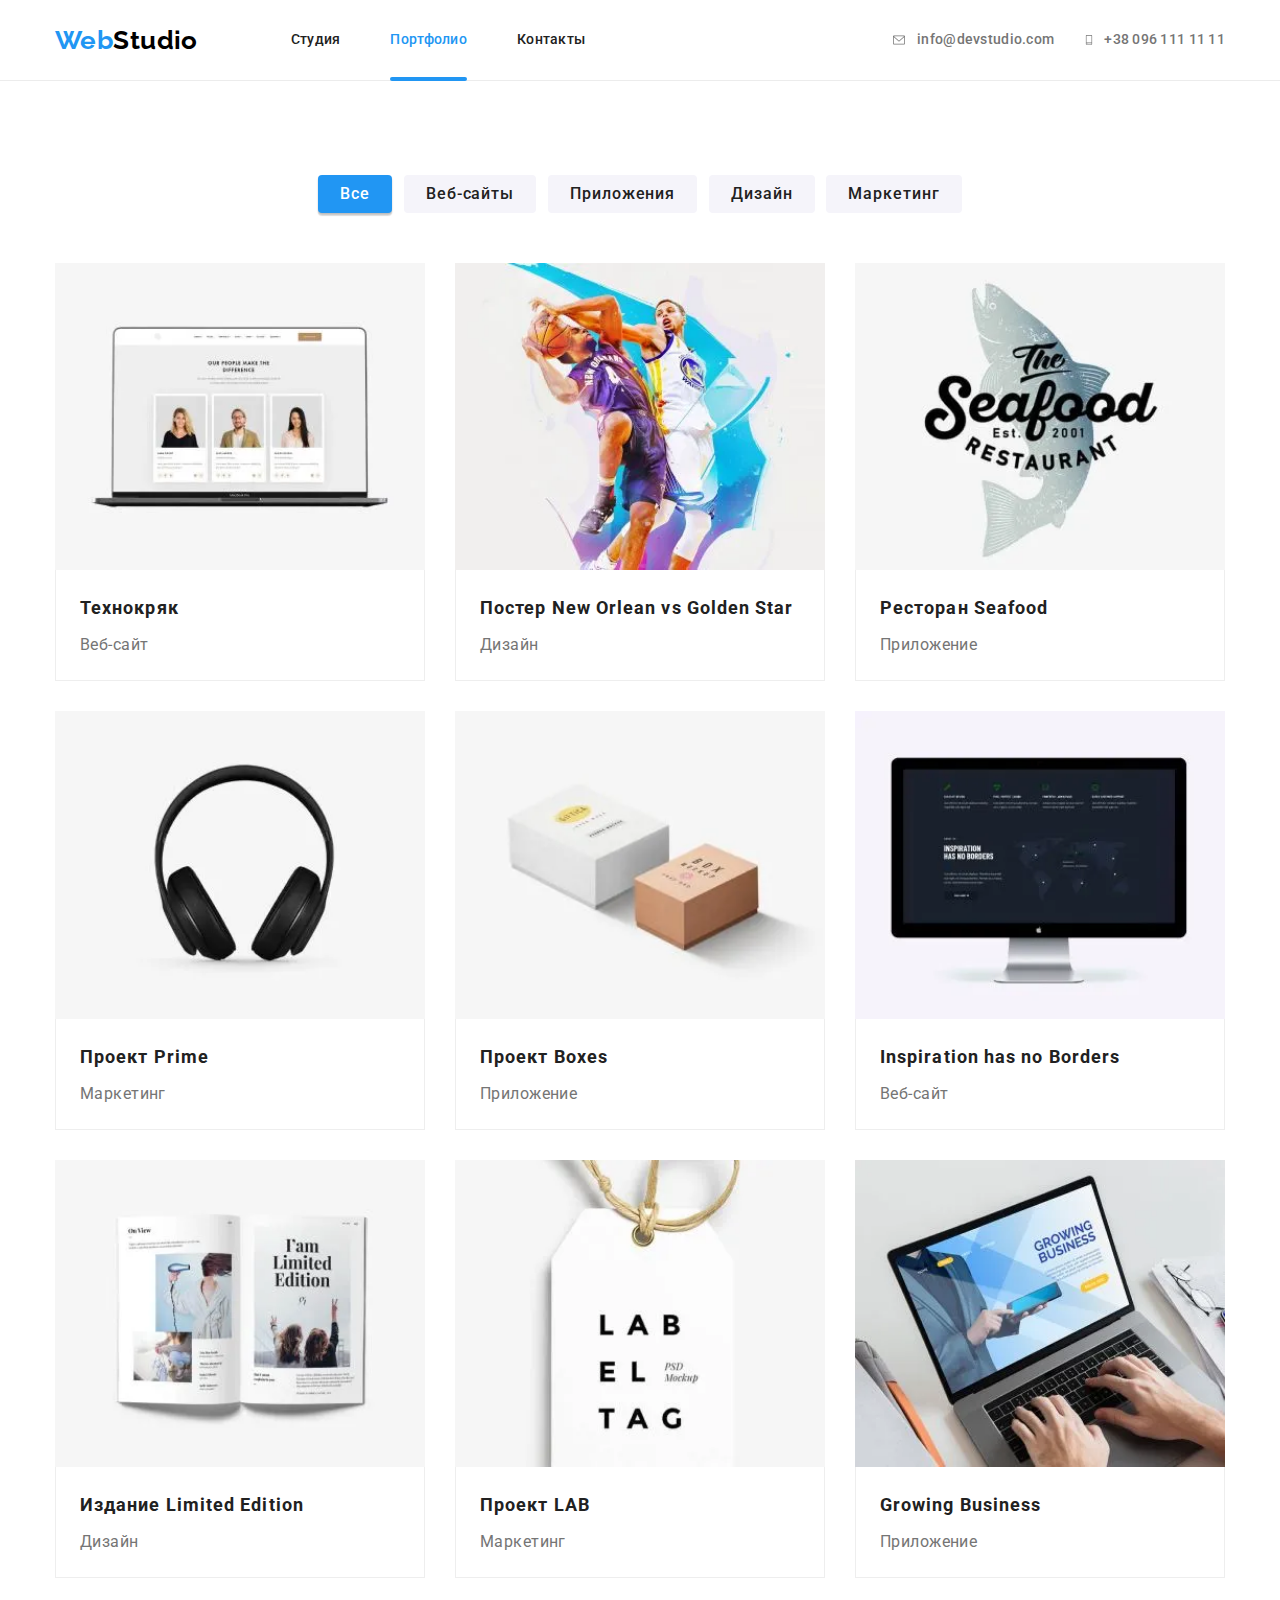
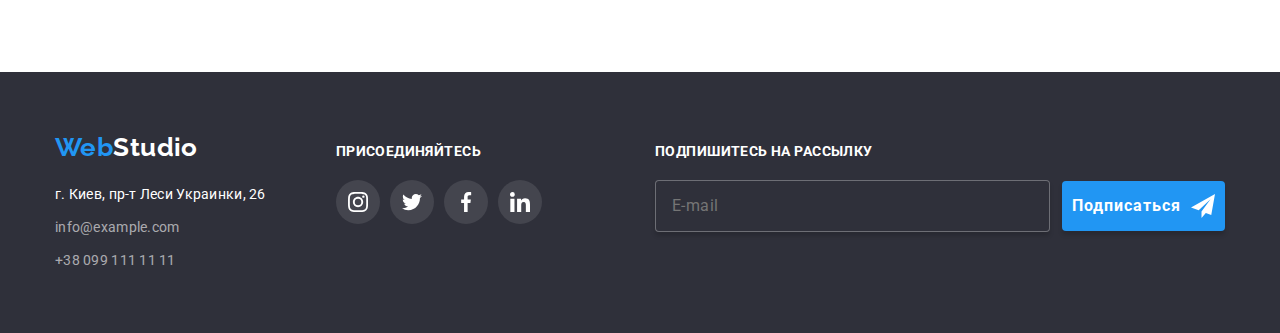
==== commit b05c0a0d: "add webp" ====
--- a/portfolio.html
+++ b/portfolio.html
@@ -123,50 +123,43 @@
 									<picture>
 										<source
 											media="(min-width: 1200px)"
-											srcset="./images/gallery/gallery-2_lg.webp 1x, ./images/gallery/gallery-2_lg@2x.webp 2x"
-											type="image/webp"
-										/>
-										<source
-											media="(min-width: 1280px)"
-											srcset="./images/gallery/gallery-2_lg.jpg 1x, ./images/gallery/gallery-2_lg@2x.jpg 2x"
-											type="image/jpg"
-										/>
-										<source
-											media="(min-width: 768px)"
-											srcset="./images/gallery/gallery-2_md.webp 1x, ./images/gallery/gallery-2_md@2x.webp 2x"
-											type="image/webp"
-										/>
-										<source
-											media="(min-width: 768px)"
-											srcset="./images/gallery/gallery-2_md.jpg 1x, ./images/gallery/gallery-2_md@2x.jpg 2x"
-											type="image/jpg"
-										/>
-										<source
-											media="(max-width: 767px)"
-											srcset="./images/gallery/gallery-2_sm.webp 1x, ./images/gallery/gallery-2_sm@2x.webp 2x"
-											type="image/webp"
-										/>
-										<source
-											media="(max-width: 767px)"
-											srcset="./images/gallery/gallery-2_sm.jpg 1x, ./images/gallery/gallery-2_sm@2x.jpg 2x"
-											type="image/jpg"
-										/>
-										<img
-											class="work__img"
-											src="./images/gallery/gallery-2_sm.jpg"
-											alt="Masters during haircut"
-											width="418"
-											height="360"
-											loading="lazy"
-										/>
-									</picture>
-									<img
-										class="project-card__image"
-										src="./images/imgportfolio1.jpg"
-										alt="ноутбук"
-										width="370"
-										height="294"
-									/>
+											srcset="./images/projects/imgdesc.webp 1x, ./images/projects/imgdesc@2x.webp 2x"
+											type="image/webp"
+										/>
+										<source
+											media="(min-width: 1200px)"
+											srcset="./images/projects/imgdesc.jpg 1x, ./images/projects/imgdesc@2x.jpg 2x"
+											type="image/jpg"
+										/>
+										<source
+											media="(min-width: 768px)"
+											srcset="./images/projects/imgtab.webp 1x, ./images/projects/imgtab@2x.webp 2x"
+											type="image/webp"
+										/>
+										<source
+											media="(min-width: 768px)"
+											srcset="./images/projects/imgtab.jpg 1x, ./images/projects/imgtab@2x.jpg 2x"
+											type="image/jpg"
+										/>
+										<source
+											media="(max-width: 767px)"
+											srcset="./images/projects/imgmob.webp 1x, ./images/projects/imgmob@2x.webp 2x"
+											type="image/webp"
+										/>
+										<source
+											media="(max-width: 767px)"
+											srcset="./images/projects/imgmob.jpg 1x, ./images/projects/imgmob@2x.jpg 2x"
+											type="image/jpg"
+										/>
+										<img
+											class="project-card__image"
+											src="./images/projects/imgdesc.jpg"
+											alt="ноутбук"
+											width="450"
+											height="294"
+										/>
+									</picture>
+
 									<p class="project-card__information">
 										Ресурс предлагает комплексные предложения с разным уровнем функционала и сервисов. Все это позволит
 										посетителю получить исчерпывающие сведения о&nbsp;компании или частном лице.
@@ -181,13 +174,45 @@
 						<li class="project-card">
 							<a class="project-card__link link" href="" target="_blank" rel="noopener noreferrer">
 								<div class="project-card__overlay">
-									<img
-										class="project-card__image"
-										src="./images/imgportfolio2.jpg"
-										alt="баскетболист"
-										width="370"
-										height="294"
-									/>
+									<picture>
+										<source
+											media="(min-width: 1200px)"
+											srcset="./images/projects/imgdesc-1.webp 1x, ./images/projects/imgdesc@2x-1.webp 2x"
+											type="image/webp"
+										/>
+										<source
+											media="(min-width: 1200px)"
+											srcset="./images/projects/imgdesc-1.jpg 1x, ./images/projects/imgdesc@2x-1.jpg 2x"
+											type="image/jpg"
+										/>
+										<source
+											media="(min-width: 768px)"
+											srcset="./images/projects/imgtab-1.webp 1x, ./images/projects/imgtab@2x-1.webp 2x"
+											type="image/webp"
+										/>
+										<source
+											media="(min-width: 768px)"
+											srcset="./images/projects/imgtab-1.jpg 1x, ./images/projects/imgtab@2x-1.jpg 2x"
+											type="image/jpg"
+										/>
+										<source
+											media="(max-width: 767px)"
+											srcset="./images/projects/imgmob-1.webp 1x, ./images/projects/imgmob@2x-1.webp 2x"
+											type="image/webp"
+										/>
+										<source
+											media="(max-width: 767px)"
+											srcset="./images/projects/imgmob-1.jpg 1x, ./images/projects/imgmob@2x-1.jpg 2x"
+											type="image/jpg"
+										/>
+										<img
+											class="project-card__image"
+											src="./images/projects/imgdesc-1.jpg"
+											alt="баскетболист"
+											width="450"
+											height="294"
+										/>
+									</picture>
 
 									<p class="project-card__information">
 										Ресурс предлагает комплексные предложения с разным уровнем функционала и сервисов. Все это позволит
@@ -203,13 +228,45 @@
 						<li class="project-card">
 							<a class="project-card__link link" href="" target="_blank" rel="noopener noreferrer">
 								<div class="project-card__overlay">
-									<img
-										class="project-card__image"
-										src="./images/imgportfolio3.jpg"
-										alt="логотип"
-										width="370"
-										height="294"
-									/>
+									<picture>
+										<source
+											media="(min-width: 1200px)"
+											srcset="./images/projects/imgdesc-2.webp 1x, ./images/projects/imgdesc@2x-2.webp 2x"
+											type="image/webp"
+										/>
+										<source
+											media="(min-width: 1200px)"
+											srcset="./images/projects/imgdesc-2.jpg 1x, ./images/projects/imgdesc@2x-2.jpg 2x"
+											type="image/jpg"
+										/>
+										<source
+											media="(min-width: 768px)"
+											srcset="./images/projects/imgtab-2.webp 1x, ./images/projects/imgtab@2x-2.webp 2x"
+											type="image/webp"
+										/>
+										<source
+											media="(min-width: 768px)"
+											srcset="./images/projects/imgtab-2.jpg 1x, ./images/projects/imgtab@2x-2.jpg 2x"
+											type="image/jpg"
+										/>
+										<source
+											media="(max-width: 767px)"
+											srcset="./images/projects/imgmob-2.webp 1x, ./images/projects/imgmob@2x-2.webp 2x"
+											type="image/webp"
+										/>
+										<source
+											media="(max-width: 767px)"
+											srcset="./images/projects/imgmob-2.jpg 1x, ./images/projects/imgmob@2x-2.jpg 2x"
+											type="image/jpg"
+										/>
+										<img
+											class="project-card__image"
+											src="./images/projects/imgdesc-2.jpg"
+											alt="логотип"
+											width="450"
+											height="294"
+										/>
+									</picture>
 
 									<p class="project-card__information">
 										Ресурс предлагает комплексные предложения с разным уровнем функционала и сервисов. Все это позволит
@@ -225,13 +282,45 @@
 						<li class="project-card">
 							<a class="project-card__link link" href="" target="_blank" rel="noopener noreferrer">
 								<div class="project-card__overlay">
-									<img
-										class="project-card__image"
-										src="./images/imgportfolio4.jpg"
-										alt="наушники"
-										width="370"
-										height="294"
-									/>
+									<picture>
+										<source
+											media="(min-width: 1200px)"
+											srcset="./images/projects/imgdesc-3.webp 1x, ./images/projects/imgdesc@2x-3.webp 2x"
+											type="image/webp"
+										/>
+										<source
+											media="(min-width: 1200px)"
+											srcset="./images/projects/imgdesc-3.jpg 1x, ./images/projects/imgdesc@2x-3.jpg 2x"
+											type="image/jpg"
+										/>
+										<source
+											media="(min-width: 768px)"
+											srcset="./images/projects/imgtab-3.webp 1x, ./images/projects/imgtab@2x-3.webp 2x"
+											type="image/webp"
+										/>
+										<source
+											media="(min-width: 768px)"
+											srcset="./images/projects/imgtab-3.jpg 1x, ./images/projects/imgtab@2x-3.jpg 2x"
+											type="image/jpg"
+										/>
+										<source
+											media="(max-width: 767px)"
+											srcset="./images/projects/imgmob-3.webp 1x, ./images/projects/imgmob@2x-3.webp 2x"
+											type="image/webp"
+										/>
+										<source
+											media="(max-width: 767px)"
+											srcset="./images/projects/imgmob-3.jpg 1x, ./images/projects/imgmob@2x-3.jpg 2x"
+											type="image/jpg"
+										/>
+										<img
+											class="project-card__image"
+											src="./images/projects/imgdesc-3.jpg"
+											alt="наушники"
+											width="450"
+											height="294"
+										/>
+									</picture>
 									<p class="project-card__information">
 										Ресурс предлагает комплексные предложения с разным уровнем функционала и сервисов. Все это позволит
 										посетителю получить исчерпывающие сведения о&nbsp;компании или частном лице.
@@ -246,13 +335,45 @@
 						<li class="project-card">
 							<a class="project-card__link link" href="" target="_blank" rel="noopener noreferrer">
 								<div class="project-card__overlay">
-									<img
-										class="project-card__image"
-										src="./images/imgportfolio5.jpg"
-										alt="коробки"
-										width="370"
-										height="294"
-									/>
+									<picture>
+										<source
+											media="(min-width: 1200px)"
+											srcset="./images/projects/imgdesc-4.webp 1x, ./images/projects/imgdesc@2x-4.webp 2x"
+											type="image/webp"
+										/>
+										<source
+											media="(min-width: 1200px)"
+											srcset="./images/projects/imgdesc-4.jpg 1x, ./images/projects/imgdesc@2x-4.jpg 2x"
+											type="image/jpg"
+										/>
+										<source
+											media="(min-width: 768px)"
+											srcset="./images/projects/imgtab-4.webp 1x, ./images/projects/imgtab@2x-4.webp 2x"
+											type="image/webp"
+										/>
+										<source
+											media="(min-width: 768px)"
+											srcset="./images/projects/imgtab-4.jpg 1x, ./images/projects/imgtab@2x-4.jpg 2x"
+											type="image/jpg"
+										/>
+										<source
+											media="(max-width: 767px)"
+											srcset="./images/projects/imgmob-4.webp 1x, ./images/projects/imgmob@2x-4.webp 2x"
+											type="image/webp"
+										/>
+										<source
+											media="(max-width: 767px)"
+											srcset="./images/projects/imgmob-4.jpg 1x, ./images/projects/imgmob@2x-4.jpg 2x"
+											type="image/jpg"
+										/>
+										<img
+											class="project-card__image"
+											src="./images/projects/imgdesc-4.jpg"
+											alt="коробки"
+											width="450"
+											height="294"
+										/>
+									</picture>
 									<p class="project-card__information">
 										Ресурс предлагает комплексные предложения с разным уровнем функционала и сервисов. Все это позволит
 										посетителю получить исчерпывающие сведения о&nbsp;компании или частном лице.
@@ -268,13 +389,46 @@
 						<li class="project-card">
 							<a class="project-card__link link" href="" target="_blank" rel="noopener noreferrer">
 								<div class="project-card__overlay">
-									<img
-										class="project-card__image"
-										src="./images/imgportfolio6.jpg"
-										alt="монитор"
-										width="370"
-										height="294"
-									/>
+									<picture>
+										<source
+											media="(min-width: 1200px)"
+											srcset="./images/projects/imgdesc-5.webp 1x, ./images/projects/imgdesc@2x-5.webp 2x"
+											type="image/webp"
+										/>
+										<source
+											media="(min-width: 1200px)"
+											srcset="./images/projects/imgdesc-5.jpg 1x, ./images/projects/imgdesc@2x-5.jpg 2x"
+											type="image/jpg"
+										/>
+										<source
+											media="(min-width: 768px)"
+											srcset="./images/projects/imgtab-5.webp 1x, ./images/projects/imgtab@2x-5.webp 2x"
+											type="image/webp"
+										/>
+										<source
+											media="(min-width: 768px)"
+											srcset="./images/projects/imgtab-5.jpg 1x, ./images/projects/imgtab@2x-5.jpg 2x"
+											type="image/jpg"
+										/>
+										<source
+											media="(max-width: 767px)"
+											srcset="./images/projects/imgmob-5.webp 1x, ./images/projects/imgmob@2x-5.webp 2x"
+											type="image/webp"
+										/>
+										<source
+											media="(max-width: 767px)"
+											srcset="./images/projects/imgmob-5.jpg 1x, ./images/projects/imgmob@2x-5.jpg 2x"
+											type="image/jpg"
+										/>
+										<img
+											class="project-card__image"
+											src="./images/projects/imgdesc-5.jpg"
+											alt="монитор"
+											width="450"
+											height="294"
+										/>
+									</picture>
+
 									<p class="project-card__information">
 										Ресурс предлагает комплексные предложения с разным уровнем функционала и сервисов. Все это позволит
 										посетителю получить исчерпывающие сведения о&nbsp;компании или частном лице.
@@ -290,13 +444,46 @@
 						<li class="project-card">
 							<a class="project-card__link link" href="" target="_blank" rel="noopener noreferrer">
 								<div class="project-card__overlay">
-									<img
-										class="project-card__image"
-										src="./images/imgportfolio7.jpg"
-										alt="книги"
-										width="370"
-										height="294"
-									/>
+									<picture>
+										<source
+											media="(min-width: 1200px)"
+											srcset="./images/projects/imgdesc-6.webp 1x, ./images/projects/imgdesc@2x-6.webp 2x"
+											type="image/webp"
+										/>
+										<source
+											media="(min-width: 1200px)"
+											srcset="./images/projects/imgdesc-6.jpg 1x, ./images/projects/imgdesc@2x-6.jpg 2x"
+											type="image/jpg"
+										/>
+										<source
+											media="(min-width: 768px)"
+											srcset="./images/projects/imgtab-6.webp 1x, ./images/projects/imgtab@2x-6.webp 2x"
+											type="image/webp"
+										/>
+										<source
+											media="(min-width: 768px)"
+											srcset="./images/projects/imgtab-6.jpg 1x, ./images/projects/imgtab@2x-6.jpg 2x"
+											type="image/jpg"
+										/>
+										<source
+											media="(max-width: 767px)"
+											srcset="./images/projects/imgmob-6.webp 1x, ./images/projects/imgmob@2x-6.webp 2x"
+											type="image/webp"
+										/>
+										<source
+											media="(max-width: 767px)"
+											srcset="./images/projects/imgmob-6.jpg 1x, ./images/projects/imgmob@2x-6.jpg 2x"
+											type="image/jpg"
+										/>
+										<img
+											class="project-card__image"
+											src="./images/projects/imgdesc-6.jpg"
+											alt="книги"
+											width="450"
+											height="294"
+										/>
+									</picture>
+
 									<p class="project-card__information">
 										Ресурс предлагает комплексные предложения с разным уровнем функционала и сервисов. Все это позволит
 										посетителю получить исчерпывающие сведения о&nbsp;компании или частном лице.
@@ -312,13 +499,46 @@
 						<li class="project-card">
 							<a class="project-card__link link" href="" target="_blank" rel="noopener noreferrer">
 								<div class="project-card__overlay">
-									<img
-										class="project-card__image"
-										src="./images/imgportfolio8.jpg"
-										alt="бирка"
-										width="370"
-										height="294"
-									/>
+									<picture>
+										<source
+											media="(min-width: 1200px)"
+											srcset="./images/projects/imgdesc-7.webp 1x, ./images/projects/imgdesc@2x-7.webp 2x"
+											type="image/webp"
+										/>
+										<source
+											media="(min-width: 1200px)"
+											srcset="./images/projects/imgdesc-7.jpg 1x, ./images/projects/imgdesc@2x-7.jpg 2x"
+											type="image/jpg"
+										/>
+										<source
+											media="(min-width: 768px)"
+											srcset="./images/projects/imgtab-7.webp 1x, ./images/projects/imgtab@2x-7.webp 2x"
+											type="image/webp"
+										/>
+										<source
+											media="(min-width: 768px)"
+											srcset="./images/projects/imgtab-7.jpg 1x, ./images/projects/imgtab@2x-7.jpg 2x"
+											type="image/jpg"
+										/>
+										<source
+											media="(max-width: 767px)"
+											srcset="./images/projects/imgmob-7.webp 1x, ./images/projects/imgmob@2x-7.webp 2x"
+											type="image/webp"
+										/>
+										<source
+											media="(max-width: 767px)"
+											srcset="./images/projects/imgmob-7.jpg 1x, ./images/projects/imgmob@2x-7.jpg 2x"
+											type="image/jpg"
+										/>
+										<img
+											class="project-card__image"
+											src="./images/projects/imgdesc-7.jpg"
+											alt="бирка"
+											width="450"
+											height="294"
+										/>
+									</picture>
+
 									<p class="project-card__information">
 										Ресурс предлагает комплексные предложения с разным уровнем функционала и сервисов. Все это позволит
 										посетителю получить исчерпывающие сведения о&nbsp;компании или частном лице.
@@ -334,13 +554,46 @@
 						<li class="project-card">
 							<a class="project-card__link link" href="" target="_blank" rel="noopener noreferrer">
 								<div class="project-card__overlay">
-									<img
-										class="project-card__image"
-										src="./images/imgportfolio9.jpg"
-										alt="ноутбук"
-										width="370"
-										height="294"
-									/>
+									<picture>
+										<source
+											media="(min-width: 1200px)"
+											srcset="./images/projects/imgdesc-8.webp 1x, ./images/projects/imgdesc@2x-8.webp 2x"
+											type="image/webp"
+										/>
+										<source
+											media="(min-width: 1200px)"
+											srcset="./images/projects/imgdesc-8.jpg 1x, ./images/projects/imgdesc@2x-8.jpg 2x"
+											type="image/jpg"
+										/>
+										<source
+											media="(min-width: 768px)"
+											srcset="./images/projects/imgtab-8.webp 1x, ./images/projects/imgtab@2x-8.webp 2x"
+											type="image/webp"
+										/>
+										<source
+											media="(min-width: 768px)"
+											srcset="./images/projects/imgtab-8.jpg 1x, ./images/projects/imgtab@2x-8.jpg 2x"
+											type="image/jpg"
+										/>
+										<source
+											media="(max-width: 767px)"
+											srcset="./images/projects/imgmob-8.webp 1x, ./images/projects/imgmob@2x-8.webp 2x"
+											type="image/webp"
+										/>
+										<source
+											media="(max-width: 767px)"
+											srcset="./images/projects/imgmob-8.jpg 1x, ./images/projects/imgmob@2x-8.jpg 2x"
+											type="image/jpg"
+										/>
+										<img
+											class="project-card__image"
+											src="./images/projects/imgdesc-8.jpg"
+											alt="ноутбук"
+											width="450"
+											height="294"
+										/>
+									</picture>
+
 									<p class="project-card__information">
 										Ресурс предлагает комплексные предложения с разным уровнем функционала и сервисов. Все это позволит
 										посетителю получить исчерпывающие сведения о&nbsp;компании или частном лице.
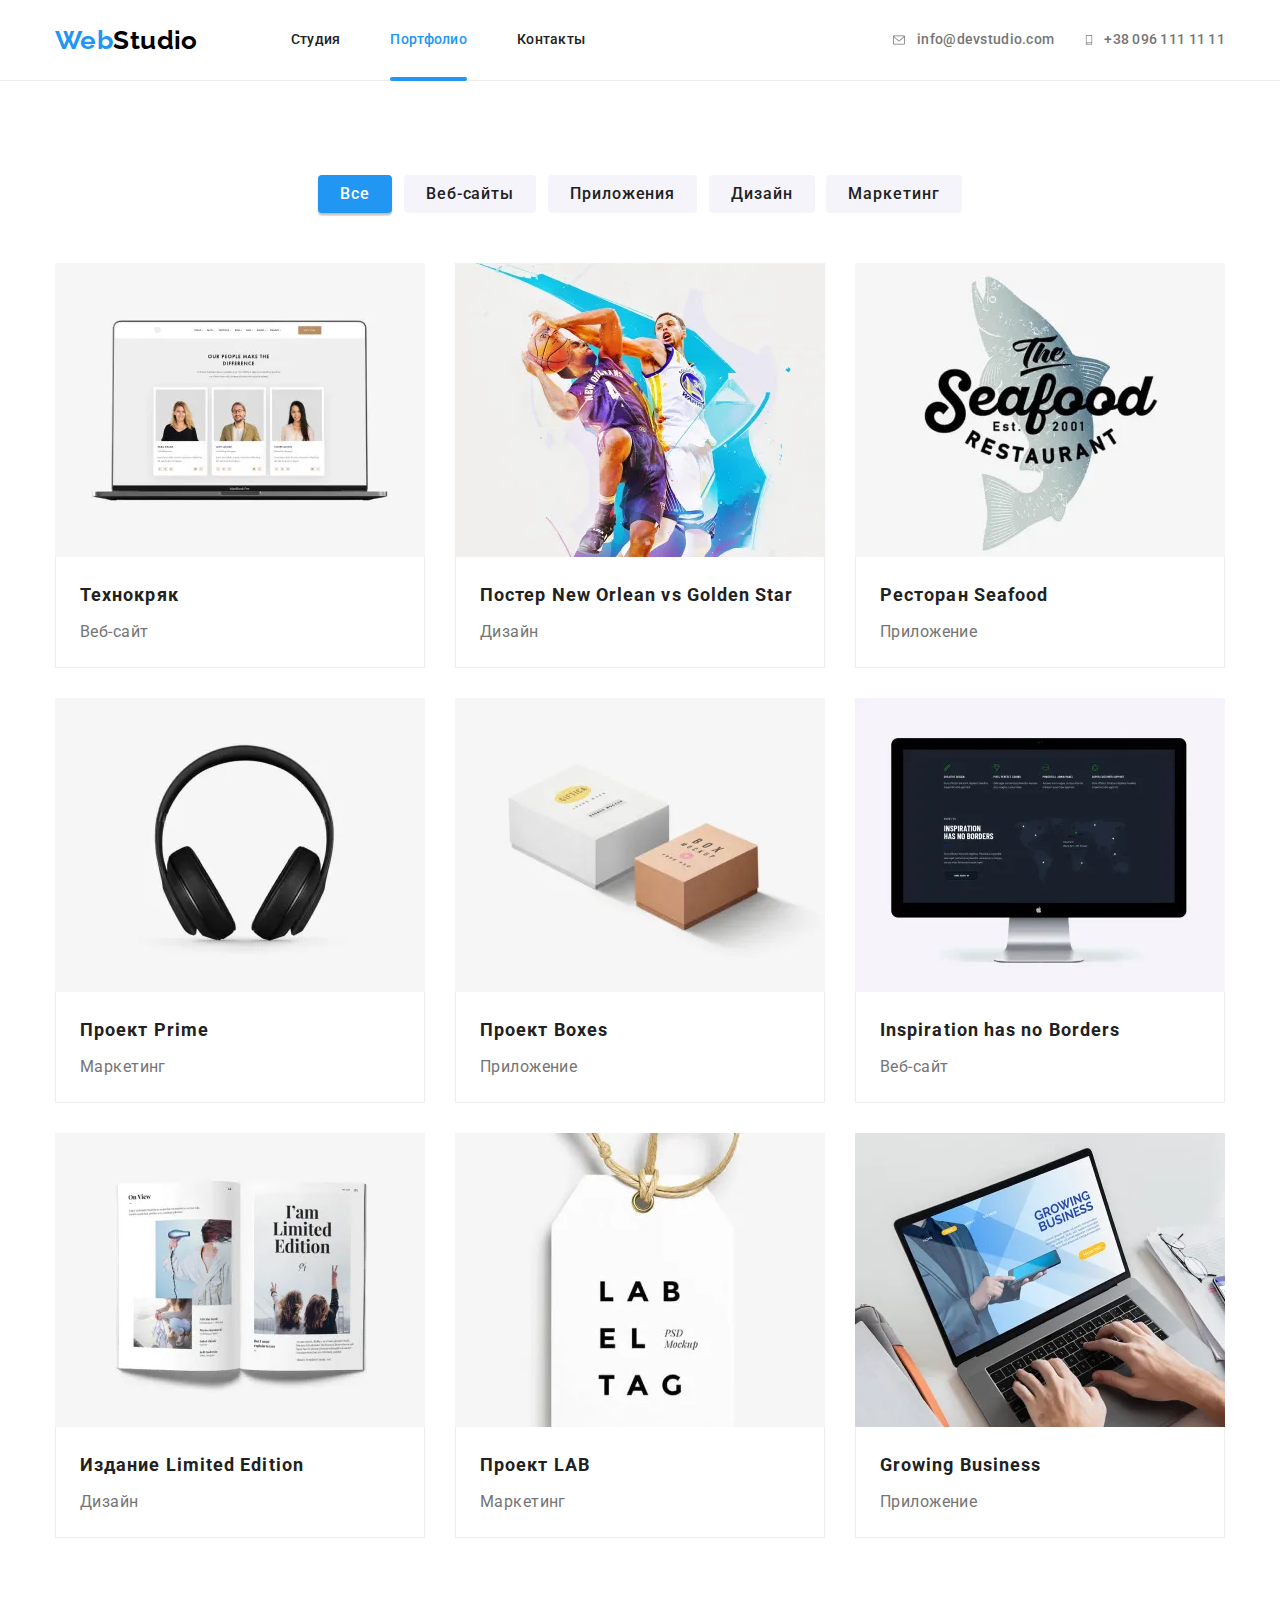
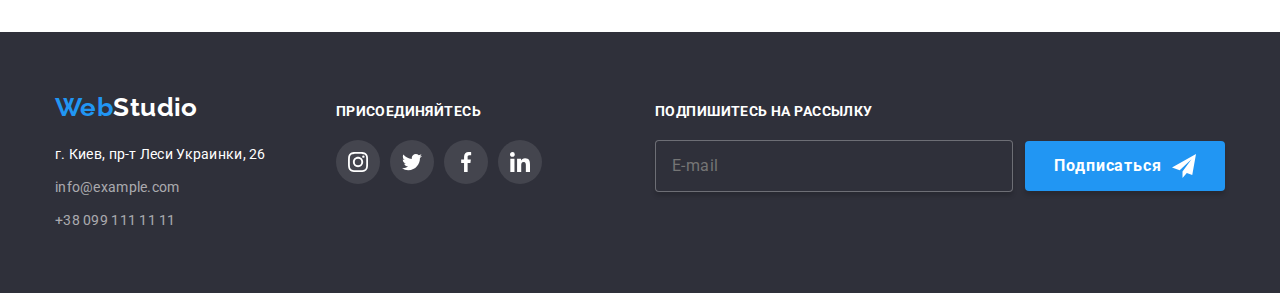
==== commit 89e844fb: "add full hw" ====
--- a/portfolio.html
+++ b/portfolio.html
@@ -157,6 +157,7 @@
 											alt="ноутбук"
 											width="450"
 											height="294"
+											loading="lazy"
 										/>
 									</picture>
 
@@ -211,6 +212,7 @@
 											alt="баскетболист"
 											width="450"
 											height="294"
+											loading="lazy"
 										/>
 									</picture>
 
@@ -265,6 +267,7 @@
 											alt="логотип"
 											width="450"
 											height="294"
+											loading="lazy"
 										/>
 									</picture>
 
@@ -319,6 +322,7 @@
 											alt="наушники"
 											width="450"
 											height="294"
+											loading="lazy"
 										/>
 									</picture>
 									<p class="project-card__information">
@@ -372,6 +376,7 @@
 											alt="коробки"
 											width="450"
 											height="294"
+											loading="lazy"
 										/>
 									</picture>
 									<p class="project-card__information">
@@ -426,6 +431,7 @@
 											alt="монитор"
 											width="450"
 											height="294"
+											loading="lazy"
 										/>
 									</picture>
 
@@ -481,6 +487,7 @@
 											alt="книги"
 											width="450"
 											height="294"
+											loading="lazy"
 										/>
 									</picture>
 
@@ -536,6 +543,7 @@
 											alt="бирка"
 											width="450"
 											height="294"
+											loading="lazy"
 										/>
 									</picture>
 
@@ -591,6 +599,7 @@
 											alt="ноутбук"
 											width="450"
 											height="294"
+											loading="lazy"
 										/>
 									</picture>
 
--- a/css/main.min.css
+++ b/css/main.min.css
@@ -1,2 +1,2 @@
-body{background-color:#fff;color:#757575;font-family:Roboto, sans-serif;font-size:14px;letter-spacing:0.03em}h1,h2,h3,h4,h5,h6,p,ul{margin:0;padding:0}.list{list-style:none}.link{text-decoration:none}.visually-hidden{position:absolute;width:1px;height:1px;margin:-1px;border:0;padding:0;white-space:nowrap;clip-path:inset(100%);clip:rect(0 0 0 0);overflow:hidden}.section__title{margin-top:0;margin-bottom:50px;color:#212121;font-size:28px;line-height:1.17;text-align:center}@media screen and (min-width: 1200px){.section__title{font-size:36px;line-height:1.16}}.subtitle{font-size:14px;line-height:1.14;text-transform:uppercase}.text{line-height:1.71}img{display:block;max-width:100%;height:auto}.logo__link{display:flex;color:#000;font-family:Raleway, sans-serif;font-weight:700;font-size:24px;line-height:1.16}@media screen and (min-width: 1200px){.logo__link{font-size:26px;line-height:1.19}}.logo__label{color:#2196f3;font-family:Raleway, sans-serif;font-weight:700;font-size:24px;line-height:1.16}@media screen and (min-width: 1200px){.logo__label{font-size:26px;line-height:1.19}}.button{display:inline-flex;align-items:center;justify-content:center;padding:10px;width:200px;box-shadow:0px 4px 4px rgba(0,0,0,0.15);border-radius:4px;border:none;color:#fff;background-color:#2196f3;font-weight:700;font-size:16px;line-height:1.88;letter-spacing:0.06em;cursor:pointer;transition:background-color 250ms cubic-bezier(0.4, 0, 0.2, 1)}.button:hover,.button:focus{background-color:#188ce8}.button__append{margin-left:10px}.button-menu{position:relative;top:0px;right:0px;z-index:5;display:inline-flex;margin:0;padding:0;border:none;color:#212121;background-color:transparent;transition:color 250ms cubic-bezier(0.4, 0, 0.2, 1)}.button-menu:hover,.button-menu:focus{color:#2196f3}@media screen and (min-width: 768px){.button-menu{display:none}}.button-menu__icon{fill:currentColor}.button-menu .icon-close{opacity:0;transition:opacity 400ms cubic-bezier(0.4, 0, 0.2, 1)}.button-menu.is-open .icon-menu{opacity:0;transition:opacity 400ms cubic-bezier(0.4, 0, 0.2, 1)}.button-menu.is-open .icon-close{opacity:1}.team__card{display:block;background:#fff;box-shadow:0px 1px 3px rgba(0,0,0,0.12),0px 1px 1px rgba(0,0,0,0.14),0px 2px 1px rgba(0,0,0,0.2);border-radius:0px 0px 4px 4px}@media screen and (max-width: 767px){.team__card:not(:last-child){margin-bottom:30px}}@media screen and (min-width: 768px) and (max-width: 1199px){.team__card{width:354px}.team__card:not(:nth-child(2n)){margin-right:30px}.team__card:not(:nth-last-child(-n+2)){margin-bottom:30px}}@media screen and (min-width: 1200px){.team__card{max-width:270px}}.team__description{padding:30px 10px}.team__name{color:#212121;font-weight:500;font-size:16px;line-height:1.18;text-align:center;margin-bottom:10px}.team__text{font-size:16px;line-height:1.19;text-align:center;margin-bottom:16px}.clients-card{display:flex}@media screen and (max-width: 767px){.clients-card{width:210px;flex-basis:calc((100% - 4 * 15px) / 2);margin:15px}}@media screen and (min-width: 768px) and (max-width: 1199px){.clients-card{width:226px}.clients-card:not(:nth-child(3n)){margin-right:30px}.clients-card:not(:nth-last-child(-n+3)){margin-bottom:30px}}@media screen and (min-width: 1200px){.clients-card{width:170px}}.clients-card__link{display:flex;justify-content:center;align-items:center;width:100%;height:92px;color:#afb1b8;border:1px solid #afb1b8;border-radius:4px;transition:color 250ms cubic-bezier(0.4, 0, 0.2, 1),border-color 250ms cubic-bezier(0.4, 0, 0.2, 1),background-color 250ms cubic-bezier(0.4, 0, 0.2, 1),border-color 250ms cubic-bezier(0.4, 0, 0.2, 1)}.clients-card__link:hover,.clients-card__link:focus{color:#2196f3;border-color:#2196f3}.clients-card__icon{fill:currentColor}.project-card{max-width:450px;margin-bottom:30px}@media screen and (min-width: 768px) and (max-width: 1199px){.project-card{max-width:354px;flex-basis:calc((100% - 4 * 15px) / 2);margin:15px}}@media screen and (min-width: 1200px){.project-card{margin-right:30px;max-width:370px}}.project-card__link{display:flex;flex-direction:column;height:100%;transition:box-shadow 250ms cubic-bezier(0.4, 0, 0.2, 1)}.project-card__link:hover,.project-card__link:focus{box-shadow:0px 1px 1px rgba(0,0,0,0.12),0px 4px 4px rgba(0,0,0,0.06),1px 4px 6px rgba(0,0,0,0.16)}.project-card__overlay{position:relative;display:block;overflow:hidden}.project-card__image{display:block;max-width:100%;height:auto}.project-card__information{position:absolute;top:0;left:0;padding:63px 24px;height:100%;width:100%;font-size:18px;line-height:1.5;letter-spacing:0.03em;color:#fff;background-color:rgba(33,150,243,0.9);transform:translateY(101%);transition:transform 250ms cubic-bezier(0.4, 0, 0.2, 1)}.project-card__item{flex-grow:1;padding:20px 24px;border-bottom:1px solid #eeeeee;border-left:1px solid #eeeeee;border-right:1px solid #eeeeee}.project-card__name{color:#212121;font-size:18px;line-height:2;letter-spacing:0.06em;margin-bottom:4px}.project-card__text{color:#757575;font-size:16px;line-height:1.88}.project-card__link:hover .project-card__information,.project-card__link:focus .project-card__information{transform:translateY(0)}@media screen and (max-width: 767px){.advantage-card{max-width:450px}.advantage-card:not(:last-child){margin-bottom:30px}}@media screen and (min-width: 768px) and (max-width: 1199px){.advantage-card{max-width:354px}.advantage-card:not(:nth-child(2n)){margin-right:30px}.advantage-card:not(:nth-last-child(-n+2)){margin-bottom:30px}}@media screen and (min-width: 1200px){.advantage-card{max-width:270px}}.advantage-card__img{display:flex;justify-content:center;align-items:center;height:120px;margin-bottom:30px;background-color:#f5f4fa;border-radius:4px}.advantage-card__name{margin-bottom:10px;text-align:center;color:#212121}@media screen and (min-width: 768px){.advantage-card__name{text-align:left}}.service-card{position:relative}.service-card__name{position:absolute;bottom:0;left:0;height:70px;width:100%;padding:27px 10px;text-align:center;color:#fff;background-color:rgba(47,48,58,0.8)}.social__list{display:flex;justify-content:center}.social__item:not(:last-child){margin-right:10px}.social__link{display:flex;justify-content:center;align-items:center;width:44px;height:44px;color:#afb1b8;background:#fff;border-radius:50%;transition:color 250ms cubic-bezier(0.4, 0, 0.2, 1),background-color 250ms cubic-bezier(0.4, 0, 0.2, 1)}.social__link:hover,.social__link:focus{background-color:#2196f3;color:#fff}.social__icon{fill:currentColor}.backdrop{position:fixed;top:0;left:0;width:100%;height:100%;background-color:rgba(0,0,0,0.2);opacity:1;transition:opacity 400ms cubic-bezier(0.4, 0, 0.2, 1)}.backdrop--is-hidden{opacity:0;pointer-events:none}.modal{position:absolute;top:50%;left:50%;transform:translate(-50%, -50%) scale(1);max-width:450px;width:100%;max-height:609px;background-color:#fff;transition:transform 400ms cubic-bezier(0.4, 0, 0.2, 1)}.backdrop--is-hidden .modal{transform:translate(-50%, -50%) scale(0)}@media screen and (min-width: 1200px){.modal{max-width:528px;max-height:581px}}.modal__button{position:absolute;top:8px;right:8px;padding:0;width:30px;height:30px;color:#000000;background:#ffffff;box-shadow:none;border-radius:50%;border:1px solid rgba(0,0,0,0.1);cursor:pointer;transition:color 250ms cubic-bezier(0.4, 0, 0.2, 1)}.modal__button:hover,.modal__button:focus{color:#2196f3;background-color:#fff}.button__icon{fill:currentColor}.form{display:flex;flex-direction:column;padding:40px}.form__title{font-weight:700;font-size:20px;line-height:23px;text-align:center;letter-spacing:0.03em;color:#212121;margin-bottom:12px}.label{position:relative;display:flex;flex-direction:column;margin-bottom:10px;font-weight:400;font-size:12px;line-height:1.16;letter-spacing:0.01em;color:#757575}.label:nth-child(5){margin-bottom:20px}.label__name{margin-bottom:4px}.label__input{padding:11px 15px 11px 40px;border:1px solid rgba(33,33,33,0.2);border-radius:4px;transition:border 250ms cubic-bezier(0.4, 0, 0.2, 1)}.label__input:focus{border:1px solid #2196f3;border-radius:4px;outline:transparent}.label__icon{position:absolute;top:50%;left:15px;transition:fill 250ms cubic-bezier(0.4, 0, 0.2, 1)}.label__input:focus+.label__icon{fill:#2196f3}.label__textarea{font-size:12px;line-height:1.16;letter-spacing:0.01em;height:120px;padding:12px 15px;border:1px solid rgba(33,33,33,0.2);border-radius:4px;transition:border 250ms cubic-bezier(0.4, 0, 0.2, 1);resize:none}.label__textarea:focus{border:1px solid #2196f3;border-radius:4px;outline:transparent}.label__textarea::placeholder{color:rgba(117,117,117,0.5)}.label--decoration{flex-direction:row;justify-content:center;align-items:center;margin-bottom:30px}.label__input--is-hidden{position:absolute;width:1px;height:1px;margin:-1px;border:0;padding:0;white-space:nowrap;clip-path:inset(100%);clip:rect(0 0 0 0);overflow:hidden}.label__link{color:#2196f3}.label__checkbox{position:relative;display:block;margin-right:7px;width:16px;height:15px;border:2px solid #212121;border-radius:4px;transition:background-color 250ms cubic-bezier(0.4, 0, 0.2, 1),border-color 250ms cubic-bezier(0.4, 0, 0.2, 1)}.label__input--is-hidden:checked+.label__checkbox{border-color:#2196f3;background-color:#2196f3}.label__icon--custom{position:absolute;top:-1px;left:-1px;opacity:0;transition:opacity 250ms cubic-bezier(0.4, 0, 0.2, 1)}.label__input--is-hidden:checked+.label__checkbox .label__icon--custom{opacity:1}.label__name--static{font-size:12px;line-height:1.16;letter-spacing:0.03em;color:#757575;margin-bottom:0}@media screen and (min-width: 1200px){.label__name--static{font-size:14px;line-height:1.71}}.form__button{align-self:center}.section{padding-top:60px;padding-bottom:60px}@media screen and (min-width: 1200px){.section{padding-top:94px;padding-bottom:94px}}.page-header{border-bottom:1px solid #ececec}.page-header__container{display:flex;align-items:center}@media screen and (max-width: 767px){.page-header__container{position:relative;padding:10px;justify-content:space-between}}.menu-container{display:flex}@media screen and (max-width: 767px){.menu-container{position:fixed;top:0;left:0;width:100%;height:100%;flex-direction:column;padding:48px 40px;opacity:0;visibility:hidden;pointer-events:none;transition:opacity 400ms cubic-bezier(0.4, 0, 0.2, 1),visibility 400ms cubic-bezier(0.4, 0, 0.2, 1);z-index:4;background-color:#fff}}.menu-container.is-open{opacity:1;visibility:visible;pointer-events:initial}@media screen and (min-width: 768px){.menu-container{flex-direction:row;flex-grow:1;align-items:center;justify-content:center}}.navigation__list{display:flex}@media screen and (max-width: 767px){.navigation__list{flex-direction:column}}@media screen and (min-width: 768px){.navigation__list{margin-left:88px}}@media screen and (min-width: 1200px){.navigation__list{margin-left:93px}}@media screen and (min-width: 768px){.navigation__item{position:relative}.navigation__item:not(:last-child){margin-right:50px}}.navigation__link{display:block;color:#212121;font-weight:500;font-size:40px;line-height:1.17;letter-spacing:0.02em;transition:color 250ms cubic-bezier(0.4, 0, 0.2, 1)}.navigation__link:hover,.navigation__link:focus{color:#2196f3}.navigation__link--current{color:#2196f3}@media screen and (min-width: 768px){.navigation__link{padding-top:32px;padding-bottom:32px;font-size:14px;line-height:1.14}.navigation__link--current::after{display:block;content:"";position:absolute;left:0;bottom:-1px;width:100%;height:4px;background-color:#2196f3;border-radius:2px;transition:opacity 250ms cubic-bezier(0.4, 0, 0.2, 1)}}.contact{display:flex;flex-direction:column-reverse}@media screen and (max-width: 767px){.contact{margin-top:auto;margin-bottom:64px}}@media screen and (min-width: 768px){.contact{flex-direction:column;margin-left:auto}}@media screen and (min-width: 1200px){.contact{flex-direction:row}}@media screen and (max-width: 767px){.contact__item:not(:first-child){margin-bottom:32px}}@media screen and (min-width: 768px) and (max-width: 1199px){.contact__item:not(:last-child){margin-bottom:10px}}@media screen and (min-width: 1200px){.contact__item:not(:last-child){margin-right:30px}}.contact__link{color:#757575;font-weight:500;font-size:24px;line-height:1.16;letter-spacing:0.02em;transition:color 250ms cubic-bezier(0.4, 0, 0.2, 1)}.contact__link:hover,.contact__link:focus{color:#2196f3}@media screen and (max-width: 767px){.contact__link--resize{font-size:34px;line-height:1.17;color:#2196f3}}@media screen and (min-width: 768px){.contact__link{display:flex;align-items:center;font-size:12px;line-height:1.16}}@media screen and (min-width: 1200px){.contact__link{padding-top:32px;padding-bottom:32px;flex-direction:row;font-size:14px;line-height:1.14}.contact__link:not(:last-child){margin-right:30px}}@media screen and (max-width: 767px){.contact__icon{display:none}}@media screen and (min-width: 768px){.contact__icon{margin-right:8px;fill:currentColor}}@media screen and (min-width: 1200px){.contact__icon{margin-right:10px}}.header-social__list{display:flex;flex-wrap:wrap}@media screen and (min-width: 768px){.header-social__list{display:none}}.header-social__item:not(:last-child){border-right:1px solid rgba(33,33,33,0.2);padding-right:10px}.header-social__item:not(:first-child){padding-left:10px}.header-social__link{font-size:18px;line-height:1.22;letter-spacing:0.02em;color:#2196f3}.page-footer{background-color:#2f303a;padding-top:60px;padding-bottom:60px}.page-footer__container{display:flex}@media screen and (max-width: 767px){.page-footer__container{flex-direction:column}}@media screen and (min-width: 768px) and (max-width: 1199px){.page-footer__container{flex-wrap:wrap;justify-content:space-around}}@media screen and (min-width: 1200px){.page-footer__container{align-items:baseline}}.address-thumb{display:flex;flex-direction:column;align-items:center}@media screen and (max-width: 767px){.address-thumb{margin-bottom:70px}}@media screen and (min-width: 1200px){.address-thumb{align-items:flex-start;margin-right:70px}}.page-footer__logo{display:flex;color:#fff;margin-top:0;margin-bottom:20px}.address__list{font-style:normal;display:inline-block}.address__item{display:flex;flex-direction:column;align-items:center}.address__item:not(:last-child){margin-bottom:9px}@media screen and (min-width: 768px) and (max-width: 1199px){.address__item{margin-bottom:60px}}@media screen and (min-width: 1200px){.address__item{align-items:flex-start}}.address__link{display:flex;align-items:center;color:rgba(255,255,255,0.6);font-weight:400;line-height:1.71;letter-spacing:0.02em;transition:color 250ms cubic-bezier(0.4, 0, 0.2, 1)}.address__link--active:focus,.address__link--active:hover{color:#2196f3}.address__link--decoration{color:#fff;line-height:1.71;margin-left:0}.join-thumb{display:flex;flex-direction:column;align-items:center}@media screen and (max-width: 767px){.join-thumb{margin-bottom:60px}}@media screen and (min-width: 1200px){.join-thumb{align-items:flex-start}}.join-thumb__title{display:inline-block;color:#fff;font-weight:700;line-height:1.14;text-transform:uppercase;margin-bottom:20px}.social__link--decoration{display:flex;justify-content:center;align-items:center;width:44px;height:44px;color:#fff;background:rgba(255,255,255,0.1);border-radius:50%;transition:background-color 250ms cubic-bezier(0.4, 0, 0.2, 1)}.newsletter{display:flex;flex-direction:column;align-items:center;max-width:570px}@media screen and (min-width: 768px){.newsletter{align-items:center;flex-basis:450px}}@media screen and (min-width: 1200px){.newsletter{align-items:flex-start;margin-left:auto;flex-basis:570px}}.newsletter__title{color:#fff;font-weight:700;line-height:1.14;text-transform:uppercase;margin-bottom:20px}.newsletter__form{display:flex;width:100%;flex-direction:column;align-items:center}@media screen and (min-width: 1200px){.newsletter__form{flex-direction:row}}.newsletter__input{padding:15px 16px;width:100%;font-size:16px;line-height:1.25;letter-spacing:0.03em;color:rgba(255,255,255,0.6);background-color:#2f303a;border:1px solid rgba(255,255,255,0.3);box-shadow:0px 4px 4px rgba(0,0,0,0.15);border-radius:4px;transition:border 250ms cubic-bezier(0.4, 0, 0.2, 1)}.newsletter__input:focus{border:1px solid #2196f3;border-radius:4px;outline:transparent}@media screen and (max-width: 1199px){.newsletter__input{margin-bottom:20px}}@media screen and (min-width: 1200px){.newsletter__input{margin-right:12px}}.container{margin-left:auto;margin-right:auto;padding-left:15px;padding-right:15px}@media screen and (min-width: 480px){.container{width:450px}}@media screen and (min-width: 768px){.container{width:768px}}@media screen and (min-width: 1200px){.container{width:1200px}}.hero{padding-top:118px;padding-bottom:118px;align-items:center;text-align:center;margin-left:auto;margin-right:auto;max-width:1600px;background-color:#c4c4c4;background-image:linear-gradient(to left, rgba(47,48,58,0.4), rgba(47,48,58,0.4)),url(../images/hero-bgc.jpg);background-repeat:no-repeat, no-repeat;background-position:center, center;background-size:cover, cover}@media screen and (min-width: 1200px){.hero{padding-top:200px;padding-bottom:200px}}.hero__title{max-width:360px;margin-right:auto;margin-left:auto;margin-bottom:30px;color:#fff;font-weight:900;font-size:26px;line-height:1.62;letter-spacing:0.06em;text-transform:uppercase}@media screen and (min-width: 1200px){.hero__title{max-width:696px;font-size:44px;line-height:1.36}}@media screen and (min-width: 1200px){.advantage{padding-bottom:0}}@media screen and (min-width: 768px){.advantage__list{display:flex;flex-wrap:wrap}}@media screen and (min-width: 1200px){.advantage__list .advantage-card:not(:last-child){margin-right:30px}}@media screen and (max-width: 1199px){.service{display:none}}.service__list{display:flex}.service__list .service-card:not(:last-child){margin-right:30px}.service-card:not(:last-child){margin-right:30px}.team{background-color:#f5f4fa}@media screen and (min-width: 768px){.team__list{display:flex;flex-wrap:wrap}}@media screen and (min-width: 1200px){.team__list .team__card:not(:last-child){margin-right:30px}}.clients__list{display:flex;flex-wrap:wrap}@media screen and (max-width: 767px){.clients__list{margin:-15px}}@media screen and (min-width: 1200px){.clients__list .clients-card:not(:last-child){margin-right:30px}}.filters__title{color:#212121;font-weight:900;font-size:44px;line-height:1.36;text-align:center;letter-spacing:0.06em;text-transform:uppercase}.filters__list{margin-bottom:50px}@media screen and (min-width: 768px){.filters__list{text-align:center;margin-left:auto;margin-right:auto}}.filters__item{display:inline-block}@media screen and (max-width: 767px){.filters__item{margin-bottom:15px}}.filters__item:not(:last-child){margin-right:8px}.filters__button{padding:6px 22px;width:auto;color:#212121;background-color:#f5f4fa;font-weight:500;line-height:1.62;text-align:center;box-shadow:none;cursor:pointer;transition:color 250ms cubic-bezier(0.4, 0, 0.2, 1),background-color 250ms cubic-bezier(0.4, 0, 0.2, 1)}.filters__button:hover,.filters__button:focus{color:#fff;background-color:#2196f3;box-shadow:0px 3px 1px rgba(0,0,0,0.1),0px 1px 2px rgba(0,0,0,0.08),0px 2px 2px rgba(0,0,0,0.12)}.filters__button--current{color:#fff;background-color:#2196f3;box-shadow:0px 3px 1px rgba(0,0,0,0.1),0px 1px 2px rgba(0,0,0,0.08),0px 2px 2px rgba(0,0,0,0.12);border-radius:4px}@media screen and (min-width: 768px){.project__list{display:flex;flex-wrap:wrap}}@media screen and (min-width: 768px) and (max-width: 1199px){.project__list{margin:-15px}}@media screen and (min-width: 1200px){.project__list .project-card:nth-child(3n){margin-right:0}.project__list .project-card:nth-last-child(-n+3){margin-bottom:0}}
+body{background-color:#fff;color:#757575;font-family:Roboto, sans-serif;font-size:14px;letter-spacing:0.03em}h1,h2,h3,h4,h5,h6,p,ul{margin:0;padding:0}.list{list-style:none}.link{text-decoration:none}.visually-hidden{position:absolute;width:1px;height:1px;margin:-1px;border:0;padding:0;white-space:nowrap;clip-path:inset(100%);clip:rect(0 0 0 0);overflow:hidden}.section__title{margin-top:0;margin-bottom:50px;color:#212121;font-size:28px;line-height:1.17;text-align:center}@media screen and (min-width: 1200px){.section__title{font-size:36px;line-height:1.16}}.subtitle{font-size:14px;line-height:1.14;text-transform:uppercase}.text{line-height:1.71}img{display:block;max-width:100%;height:auto}.logo__link{display:flex;color:#000;font-family:Raleway, sans-serif;font-weight:700;font-size:24px;line-height:1.16}@media screen and (min-width: 1200px){.logo__link{font-size:26px;line-height:1.19}}.logo__label{color:#2196f3;font-family:Raleway, sans-serif;font-weight:700;font-size:24px;line-height:1.16}@media screen and (min-width: 1200px){.logo__label{font-size:26px;line-height:1.19}}.button{display:inline-flex;align-items:center;justify-content:center;padding:10px;min-width:200px;box-shadow:0px 4px 4px rgba(0,0,0,0.15);border-radius:4px;border:none;color:#fff;background-color:#2196f3;font-weight:700;font-size:16px;line-height:1.88;letter-spacing:0.06em;cursor:pointer;transition:background-color 250ms cubic-bezier(0.4, 0, 0.2, 1)}.button:hover,.button:focus{background-color:#188ce8}.button__append{margin-left:10px}.button-menu{position:relative;top:0px;right:0px;z-index:5;display:inline-flex;margin:0;padding:0;border:none;color:#212121;background-color:transparent;transition:color 250ms cubic-bezier(0.4, 0, 0.2, 1)}.button-menu:hover,.button-menu:focus{color:#2196f3}@media screen and (min-width: 768px){.button-menu{display:none}}.button-menu__icon{fill:currentColor}.button-menu .icon-close{opacity:0;transition:opacity 400ms cubic-bezier(0.4, 0, 0.2, 1)}.button-menu.is-open .icon-menu{opacity:0;transition:opacity 400ms cubic-bezier(0.4, 0, 0.2, 1)}.button-menu.is-open .icon-close{opacity:1}.team__card{display:block;background:#fff;box-shadow:0px 1px 3px rgba(0,0,0,0.12),0px 1px 1px rgba(0,0,0,0.14),0px 2px 1px rgba(0,0,0,0.2);border-radius:0px 0px 4px 4px}@media screen and (max-width: 767px){.team__card:not(:last-child){margin-bottom:30px}}@media screen and (min-width: 768px) and (max-width: 1199px){.team__card{width:354px}.team__card:not(:nth-child(2n)){margin-right:30px}.team__card:not(:nth-last-child(-n+2)){margin-bottom:30px}}@media screen and (min-width: 1200px){.team__card{max-width:270px}}.team__description{padding:30px 10px}.team__name{color:#212121;font-weight:500;font-size:16px;line-height:1.18;text-align:center;margin-bottom:10px}.team__text{font-size:16px;line-height:1.19;text-align:center;margin-bottom:16px}.clients-card{display:flex}@media screen and (max-width: 767px){.clients-card{width:210px;flex-basis:calc((100% - 4 * 15px) / 2);margin:15px}}@media screen and (min-width: 768px) and (max-width: 1199px){.clients-card{width:226px}.clients-card:not(:nth-child(3n)){margin-right:30px}.clients-card:not(:nth-last-child(-n+3)){margin-bottom:30px}}@media screen and (min-width: 1200px){.clients-card{width:170px}}.clients-card__link{display:flex;justify-content:center;align-items:center;width:100%;height:92px;color:#afb1b8;border:1px solid #afb1b8;border-radius:4px;transition:color 250ms cubic-bezier(0.4, 0, 0.2, 1),border-color 250ms cubic-bezier(0.4, 0, 0.2, 1),background-color 250ms cubic-bezier(0.4, 0, 0.2, 1),border-color 250ms cubic-bezier(0.4, 0, 0.2, 1)}.clients-card__link:hover,.clients-card__link:focus{color:#2196f3;border-color:#2196f3}.clients-card__icon{fill:currentColor}.project-card{max-width:450px;margin-bottom:30px}@media screen and (min-width: 768px) and (max-width: 1199px){.project-card{max-width:354px;flex-basis:calc((100% - 4 * 15px) / 2);margin:15px}}@media screen and (min-width: 1200px){.project-card{margin-right:30px;max-width:370px}}.project-card__link{display:flex;flex-direction:column;height:100%;transition:box-shadow 250ms cubic-bezier(0.4, 0, 0.2, 1)}.project-card__link:hover,.project-card__link:focus{box-shadow:0px 1px 1px rgba(0,0,0,0.12),0px 4px 4px rgba(0,0,0,0.06),1px 4px 6px rgba(0,0,0,0.16)}.project-card__overlay{position:relative;display:block;overflow:hidden}.project-card__image{display:block;max-width:100%;height:auto}.project-card__information{position:absolute;top:0;left:0;padding:63px 24px;height:100%;width:100%;font-size:18px;line-height:1.5;letter-spacing:0.03em;color:#fff;background-color:rgba(33,150,243,0.9);transform:translateY(101%);transition:transform 250ms cubic-bezier(0.4, 0, 0.2, 1)}.project-card__item{flex-grow:1;padding:20px 24px;border-bottom:1px solid #eeeeee;border-left:1px solid #eeeeee;border-right:1px solid #eeeeee}.project-card__name{color:#212121;font-size:18px;line-height:2;letter-spacing:0.06em;margin-bottom:4px}.project-card__text{color:#757575;font-size:16px;line-height:1.88}.project-card__link:hover .project-card__information,.project-card__link:focus .project-card__information{transform:translateY(0)}@media screen and (max-width: 767px){.advantage-card{max-width:450px}.advantage-card:not(:last-child){margin-bottom:30px}}@media screen and (min-width: 768px) and (max-width: 1199px){.advantage-card{max-width:354px}.advantage-card:not(:nth-child(2n)){margin-right:30px}.advantage-card:not(:nth-last-child(-n+2)){margin-bottom:30px}}@media screen and (min-width: 1200px){.advantage-card{max-width:270px}}.advantage-card__img{display:flex;justify-content:center;align-items:center;height:120px;margin-bottom:30px;background-color:#f5f4fa;border-radius:4px}.advantage-card__name{margin-bottom:10px;text-align:center;color:#212121}@media screen and (min-width: 768px){.advantage-card__name{text-align:left}}.service-card{position:relative}.service-card__name{position:absolute;bottom:0;left:0;height:70px;width:100%;padding:27px 10px;text-align:center;color:#fff;background-color:rgba(47,48,58,0.8)}.social__list{display:flex;justify-content:center}.social__item:not(:last-child){margin-right:10px}.social__link{display:flex;justify-content:center;align-items:center;width:44px;height:44px;color:#afb1b8;background:#fff;border-radius:50%;transition:color 250ms cubic-bezier(0.4, 0, 0.2, 1),background-color 250ms cubic-bezier(0.4, 0, 0.2, 1)}.social__link:hover,.social__link:focus{background-color:#2196f3;color:#fff}.social__icon{fill:currentColor}.backdrop{position:fixed;top:0;left:0;width:100%;height:100%;background-color:rgba(0,0,0,0.2);opacity:1;transition:opacity 400ms cubic-bezier(0.4, 0, 0.2, 1)}.backdrop--is-hidden{opacity:0;pointer-events:none}.modal{position:absolute;top:50%;left:50%;transform:translate(-50%, -50%) scale(1);max-width:450px;width:100%;max-height:609px;background-color:#fff;transition:transform 400ms cubic-bezier(0.4, 0, 0.2, 1)}.backdrop--is-hidden .modal{transform:translate(-50%, -50%) scale(0)}@media screen and (min-width: 1200px){.modal{max-width:528px;max-height:581px}}.modal__button{position:absolute;top:8px;right:8px;padding:0;width:30px;height:30px;color:#000000;background:#ffffff;box-shadow:none;border-radius:50%;border:1px solid rgba(0,0,0,0.1);cursor:pointer;transition:color 250ms cubic-bezier(0.4, 0, 0.2, 1)}.modal__button:hover,.modal__button:focus{color:#2196f3;background-color:#fff}.button__icon{fill:currentColor}.form{display:flex;flex-direction:column;padding:40px}.form__title{font-weight:700;font-size:20px;line-height:23px;text-align:center;letter-spacing:0.03em;color:#212121;margin-bottom:12px}.label{position:relative;display:flex;flex-direction:column;margin-bottom:10px;font-weight:400;font-size:12px;line-height:1.16;letter-spacing:0.01em;color:#757575}.label:nth-child(5){margin-bottom:20px}.label__name{margin-bottom:4px}.label__input{padding:11px 15px 11px 40px;border:1px solid rgba(33,33,33,0.2);border-radius:4px;transition:border 250ms cubic-bezier(0.4, 0, 0.2, 1)}.label__input:focus{border:1px solid #2196f3;border-radius:4px;outline:transparent}.label__icon{position:absolute;top:50%;left:15px;transition:fill 250ms cubic-bezier(0.4, 0, 0.2, 1)}.label__input:focus+.label__icon{fill:#2196f3}.label__textarea{font-size:12px;line-height:1.16;letter-spacing:0.01em;height:120px;padding:12px 15px;border:1px solid rgba(33,33,33,0.2);border-radius:4px;transition:border 250ms cubic-bezier(0.4, 0, 0.2, 1);resize:none}.label__textarea:focus{border:1px solid #2196f3;border-radius:4px;outline:transparent}.label__textarea::placeholder{color:rgba(117,117,117,0.5)}.label--decoration{flex-direction:row;justify-content:center;align-items:center;margin-bottom:30px}.label__input--is-hidden{position:absolute;width:1px;height:1px;margin:-1px;border:0;padding:0;white-space:nowrap;clip-path:inset(100%);clip:rect(0 0 0 0);overflow:hidden}.label__link{color:#2196f3}.label__checkbox{position:relative;display:block;margin-right:7px;width:16px;height:15px;border:2px solid #212121;border-radius:4px;transition:background-color 250ms cubic-bezier(0.4, 0, 0.2, 1),border-color 250ms cubic-bezier(0.4, 0, 0.2, 1)}.label__input--is-hidden:checked+.label__checkbox{border-color:#2196f3;background-color:#2196f3}.label__icon--custom{position:absolute;top:-1px;left:-1px;opacity:0;transition:opacity 250ms cubic-bezier(0.4, 0, 0.2, 1)}.label__input--is-hidden:checked+.label__checkbox .label__icon--custom{opacity:1}.label__name--static{font-size:12px;line-height:1.16;letter-spacing:0.03em;color:#757575;margin-bottom:0}@media screen and (min-width: 1200px){.label__name--static{font-size:14px;line-height:1.71}}.form__button{align-self:center}.section{padding-top:60px;padding-bottom:60px}@media screen and (min-width: 1200px){.section{padding-top:94px;padding-bottom:94px}}.page-header{border-bottom:1px solid #ececec}.page-header__container{display:flex;align-items:center}@media screen and (max-width: 767px){.page-header__container{position:relative;padding:10px;justify-content:space-between}}.menu-container{display:flex}@media screen and (max-width: 767px){.menu-container{position:fixed;top:0;left:0;width:100%;height:100%;flex-direction:column;padding:48px 40px;opacity:0;visibility:hidden;pointer-events:none;transition:opacity 400ms cubic-bezier(0.4, 0, 0.2, 1),visibility 400ms cubic-bezier(0.4, 0, 0.2, 1);z-index:4;background-color:#fff}}.menu-container.is-open{opacity:1;visibility:visible;pointer-events:initial}@media screen and (min-width: 768px){.menu-container{flex-direction:row;flex-grow:1;align-items:center;justify-content:center}}.navigation__list{display:flex}@media screen and (max-width: 767px){.navigation__list{flex-direction:column}}@media screen and (min-width: 768px){.navigation__list{margin-left:88px}}@media screen and (min-width: 1200px){.navigation__list{margin-left:93px}}@media screen and (min-width: 768px){.navigation__item{position:relative}.navigation__item:not(:last-child){margin-right:50px}}.navigation__link{display:block;color:#212121;font-weight:500;font-size:40px;line-height:1.17;letter-spacing:0.02em;transition:color 250ms cubic-bezier(0.4, 0, 0.2, 1)}.navigation__link:hover,.navigation__link:focus{color:#2196f3}.navigation__link--current{color:#2196f3}@media screen and (min-width: 768px){.navigation__link{padding-top:32px;padding-bottom:32px;font-size:14px;line-height:1.14}.navigation__link--current::after{display:block;content:"";position:absolute;left:0;bottom:-1px;width:100%;height:4px;background-color:#2196f3;border-radius:2px;transition:opacity 250ms cubic-bezier(0.4, 0, 0.2, 1)}}.contact{display:flex;flex-direction:column-reverse}@media screen and (max-width: 767px){.contact{margin-top:auto;margin-bottom:64px}}@media screen and (min-width: 768px){.contact{flex-direction:column;margin-left:auto}}@media screen and (min-width: 1200px){.contact{flex-direction:row}}@media screen and (max-width: 767px){.contact__item:not(:first-child){margin-bottom:32px}}@media screen and (min-width: 768px) and (max-width: 1199px){.contact__item:not(:last-child){margin-bottom:10px}}@media screen and (min-width: 1200px){.contact__item:not(:last-child){margin-right:30px}}.contact__link{color:#757575;font-weight:500;font-size:24px;line-height:1.16;letter-spacing:0.02em;transition:color 250ms cubic-bezier(0.4, 0, 0.2, 1)}.contact__link:hover,.contact__link:focus{color:#2196f3}@media screen and (max-width: 767px){.contact__link--resize{font-size:34px;line-height:1.17;color:#2196f3}}@media screen and (min-width: 768px){.contact__link{display:flex;align-items:center;font-size:12px;line-height:1.16}}@media screen and (min-width: 1200px){.contact__link{padding-top:32px;padding-bottom:32px;flex-direction:row;font-size:14px;line-height:1.14}.contact__link:not(:last-child){margin-right:30px}}@media screen and (max-width: 767px){.contact__icon{display:none}}@media screen and (min-width: 768px){.contact__icon{margin-right:8px;fill:currentColor}}@media screen and (min-width: 1200px){.contact__icon{margin-right:10px}}.header-social__list{display:flex;flex-wrap:wrap}@media screen and (min-width: 768px){.header-social__list{display:none}}.header-social__item:not(:last-child){border-right:1px solid rgba(33,33,33,0.2);padding-right:10px}.header-social__item:not(:first-child){padding-left:10px}.header-social__link{font-size:18px;line-height:1.22;letter-spacing:0.02em;color:#2196f3}.page-footer{background-color:#2f303a;padding-top:60px;padding-bottom:60px}.page-footer__container{display:flex}@media screen and (max-width: 767px){.page-footer__container{flex-direction:column}}@media screen and (min-width: 768px) and (max-width: 1199px){.page-footer__container{flex-wrap:wrap;justify-content:space-around}}@media screen and (min-width: 1200px){.page-footer__container{align-items:baseline}}.address-thumb{display:flex;flex-direction:column;align-items:center}@media screen and (max-width: 767px){.address-thumb{margin-bottom:70px}}@media screen and (min-width: 1200px){.address-thumb{align-items:flex-start;margin-right:70px}}.page-footer__logo{display:flex;color:#fff;margin-top:0;margin-bottom:20px}.address__list{font-style:normal;display:inline-block}.address__item{display:flex;flex-direction:column;align-items:center}.address__item:not(:last-child){margin-bottom:9px}@media screen and (min-width: 768px) and (max-width: 1199px){.address__item{margin-bottom:60px}}@media screen and (min-width: 1200px){.address__item{align-items:flex-start}}.address__link{display:flex;align-items:center;color:rgba(255,255,255,0.6);font-weight:400;line-height:1.71;letter-spacing:0.02em;transition:color 250ms cubic-bezier(0.4, 0, 0.2, 1)}.address__link--active:focus,.address__link--active:hover{color:#2196f3}.address__link--decoration{color:#fff;line-height:1.71;margin-left:0}.join-thumb{display:flex;flex-direction:column;align-items:center}@media screen and (max-width: 767px){.join-thumb{margin-bottom:60px}}@media screen and (min-width: 1200px){.join-thumb{align-items:flex-start}}.join-thumb__title{display:inline-block;color:#fff;font-weight:700;line-height:1.14;text-transform:uppercase;margin-bottom:20px}.social__link--decoration{display:flex;justify-content:center;align-items:center;width:44px;height:44px;color:#fff;background:rgba(255,255,255,0.1);border-radius:50%;transition:background-color 250ms cubic-bezier(0.4, 0, 0.2, 1)}.newsletter{display:flex;flex-direction:column;align-items:center;max-width:570px}@media screen and (min-width: 768px){.newsletter{align-items:center;flex-basis:450px}}@media screen and (min-width: 1200px){.newsletter{align-items:flex-start;margin-left:auto;flex-basis:570px}}.newsletter__title{color:#fff;font-weight:700;line-height:1.14;text-transform:uppercase;margin-bottom:20px}.newsletter__form{display:flex;width:100%;flex-direction:column;align-items:center}@media screen and (min-width: 1200px){.newsletter__form{flex-direction:row}}.newsletter__input{padding:15px 16px;width:100%;font-size:16px;line-height:1.25;letter-spacing:0.03em;color:rgba(255,255,255,0.6);background-color:#2f303a;border:1px solid rgba(255,255,255,0.3);box-shadow:0px 4px 4px rgba(0,0,0,0.15);border-radius:4px;transition:border 250ms cubic-bezier(0.4, 0, 0.2, 1)}.newsletter__input:focus{border:1px solid #2196f3;border-radius:4px;outline:transparent}@media screen and (max-width: 1199px){.newsletter__input{margin-bottom:20px}}@media screen and (min-width: 1200px){.newsletter__input{margin-right:12px}}.container{margin-left:auto;margin-right:auto;padding-left:15px;padding-right:15px}@media screen and (min-width: 480px){.container{width:450px}}@media screen and (min-width: 768px){.container{width:768px}}@media screen and (min-width: 1200px){.container{width:1200px}}.hero{padding-top:118px;padding-bottom:118px;text-align:center;max-width:1600px;margin-left:auto;margin-right:auto;background-color:#c4c4c4;background-image:linear-gradient(to left, rgba(47,48,58,0.4), rgba(47,48,58,0.4)),url(../images/hero-bg/hero-bg-mob.jpg);background-repeat:no-repeat, no-repeat;background-position:center, center;background-size:cover, cover}@media (min-device-pixel-ratio: 2), (-webkit-min-device-pixel-ratio: 2), (min-resolution: 192dpi), (min-resolution: 2dppx){.hero{background-image:linear-gradient(to left, rgba(47,48,58,0.4), rgba(47,48,58,0.4)),url(../images/hero-bg/hero-bg-mob@2x.jpg)}}@media screen and (min-width: 768px){.hero{background-image:linear-gradient(to left, rgba(47,48,58,0.4), rgba(47,48,58,0.4)),url(../images/hero-bg/hero-bg-tab.jpg)}}@media screen and (min-width: 768px) and (min-device-pixel-ratio: 2), screen and (min-width: 768px) and (-webkit-min-device-pixel-ratio: 2), screen and (min-width: 768px) and (min-resolution: 192dpi), screen and (min-width: 768px) and (min-resolution: 2dppx){.hero{background-image:linear-gradient(to left, rgba(47,48,58,0.4), rgba(47,48,58,0.4)),url(../images/hero-bg/hero-bg-tab@2x.jpg)}}@media screen and (min-width: 1200px){.hero{background-image:linear-gradient(to left, rgba(47,48,58,0.4), rgba(47,48,58,0.4)),url(../images/hero-bg/hero-bg-desc.jpg);padding-top:200px;padding-bottom:200px}}@media screen and (min-width: 1200px) and (min-device-pixel-ratio: 2), screen and (min-width: 1200px) and (-webkit-min-device-pixel-ratio: 2), screen and (min-width: 1200px) and (min-resolution: 192dpi), screen and (min-width: 1200px) and (min-resolution: 2dppx){.hero{background-image:linear-gradient(to left, rgba(47,48,58,0.4), rgba(47,48,58,0.4)),url(../images/hero-bg/imgdesc@2x.jpg)}}.hero__title{max-width:360px;margin-right:auto;margin-left:auto;margin-bottom:30px;color:#fff;font-weight:900;font-size:26px;line-height:1.62;letter-spacing:0.06em;text-transform:uppercase}@media screen and (min-width: 1200px){.hero__title{max-width:696px;font-size:44px;line-height:1.36}}@media screen and (min-width: 1200px){.advantage{padding-bottom:0}}@media screen and (min-width: 768px){.advantage__list{display:flex;flex-wrap:wrap}}@media screen and (min-width: 1200px){.advantage__list .advantage-card:not(:last-child){margin-right:30px}}.service{display:none}@media screen and (min-width: 1199px){.service{display:block}}.service__list{display:flex}.service__list .service-card:not(:last-child){margin-right:30px}.service-card:not(:last-child){margin-right:30px}.team{background-color:#f5f4fa}@media screen and (min-width: 768px){.team__list{display:flex;flex-wrap:wrap}}@media screen and (min-width: 1200px){.team__list .team__card:not(:last-child){margin-right:30px}}.clients__list{display:flex;flex-wrap:wrap}@media screen and (max-width: 767px){.clients__list{margin:-15px}}@media screen and (min-width: 1200px){.clients__list .clients-card:not(:last-child){margin-right:30px}}.filters__title{color:#212121;font-weight:900;font-size:44px;line-height:1.36;text-align:center;letter-spacing:0.06em;text-transform:uppercase}.filters__list{margin-bottom:50px}@media screen and (min-width: 768px){.filters__list{text-align:center;margin-left:auto;margin-right:auto}}.filters__item{display:inline-block}@media screen and (max-width: 767px){.filters__item{margin-bottom:15px}}.filters__item:not(:last-child){margin-right:8px}.filters__button{padding:6px 22px;min-width:auto;color:#212121;background-color:#f5f4fa;font-weight:500;line-height:1.62;text-align:center;box-shadow:none;cursor:pointer;transition:color 250ms cubic-bezier(0.4, 0, 0.2, 1),background-color 250ms cubic-bezier(0.4, 0, 0.2, 1)}.filters__button:hover,.filters__button:focus{color:#fff;background-color:#2196f3;box-shadow:0px 3px 1px rgba(0,0,0,0.1),0px 1px 2px rgba(0,0,0,0.08),0px 2px 2px rgba(0,0,0,0.12)}.filters__button--current{color:#fff;background-color:#2196f3;box-shadow:0px 3px 1px rgba(0,0,0,0.1),0px 1px 2px rgba(0,0,0,0.08),0px 2px 2px rgba(0,0,0,0.12);border-radius:4px}@media screen and (min-width: 768px){.project__list{display:flex;flex-wrap:wrap}}@media screen and (min-width: 768px) and (max-width: 1199px){.project__list{margin:-15px}}@media screen and (min-width: 1200px){.project__list .project-card:nth-child(3n){margin-right:0}.project__list .project-card:nth-last-child(-n+3){margin-bottom:0}}
 /*# sourceMappingURL=main.min.css.map */